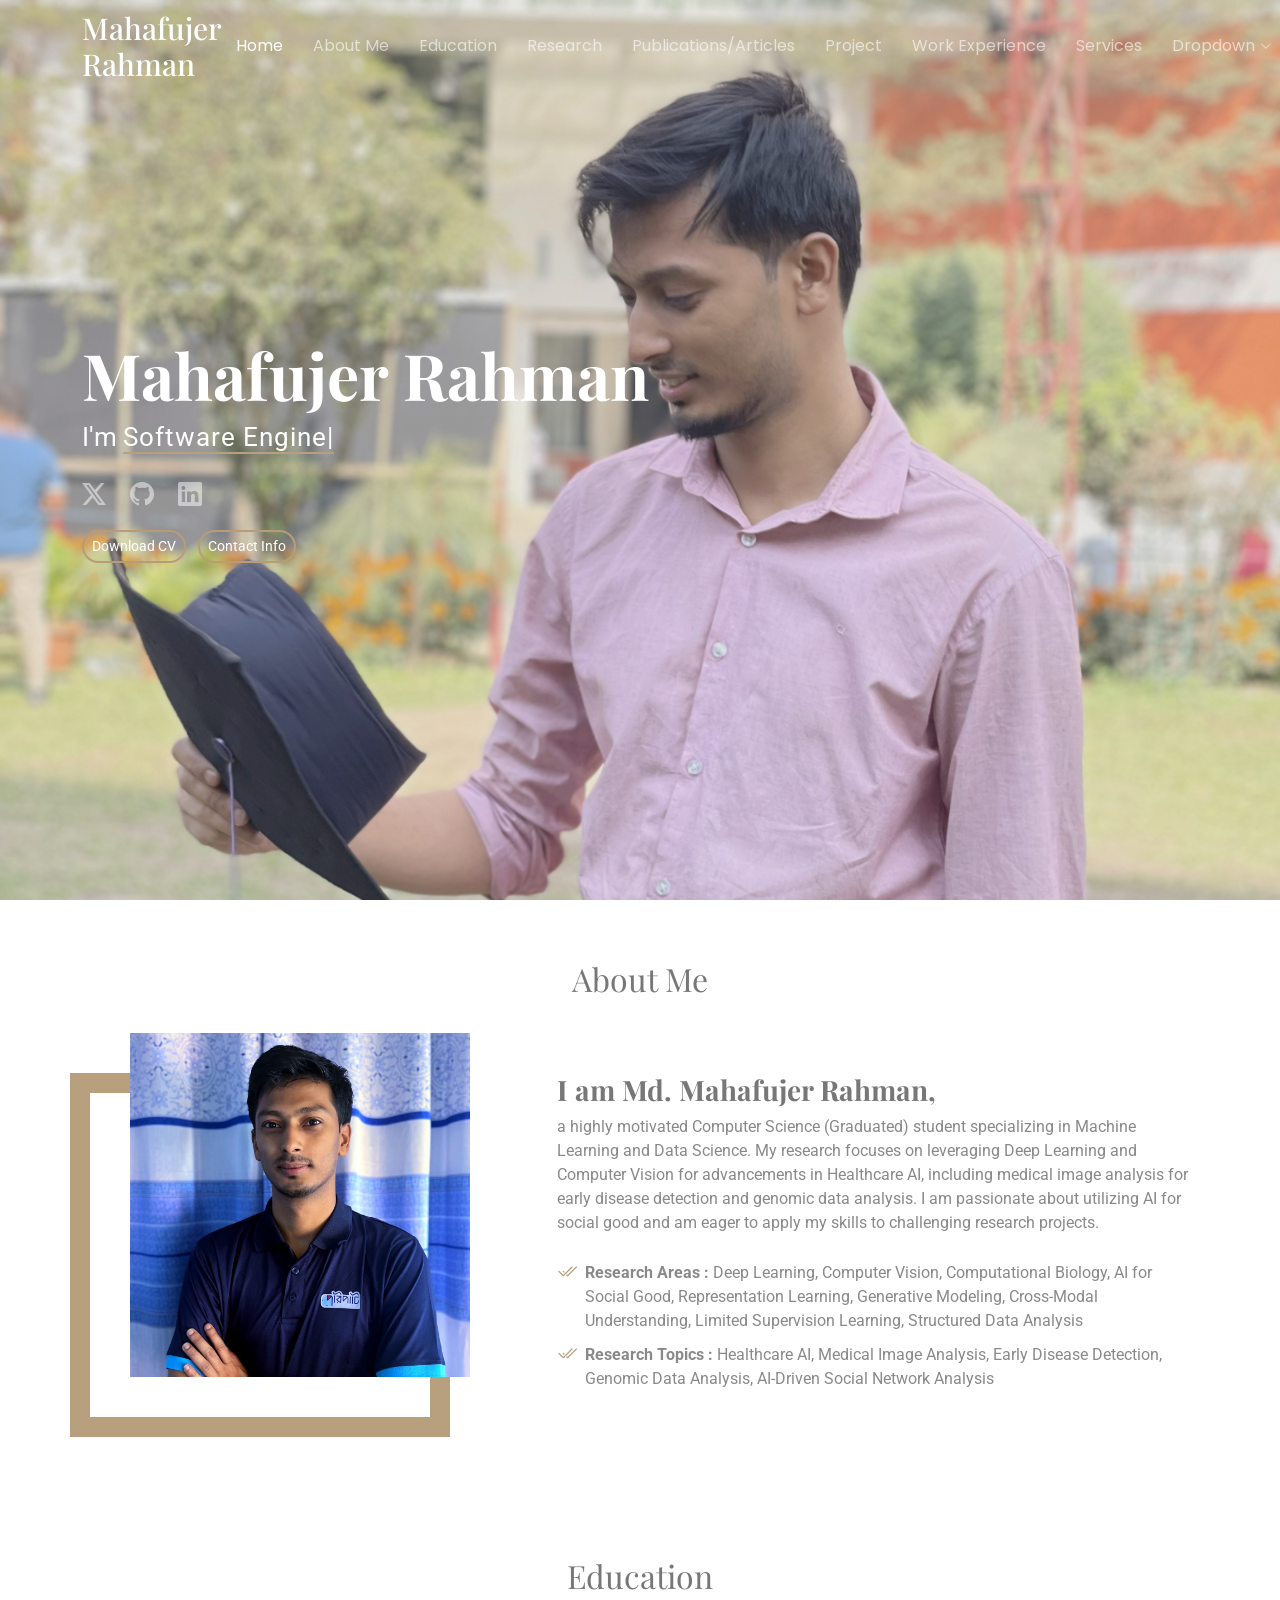
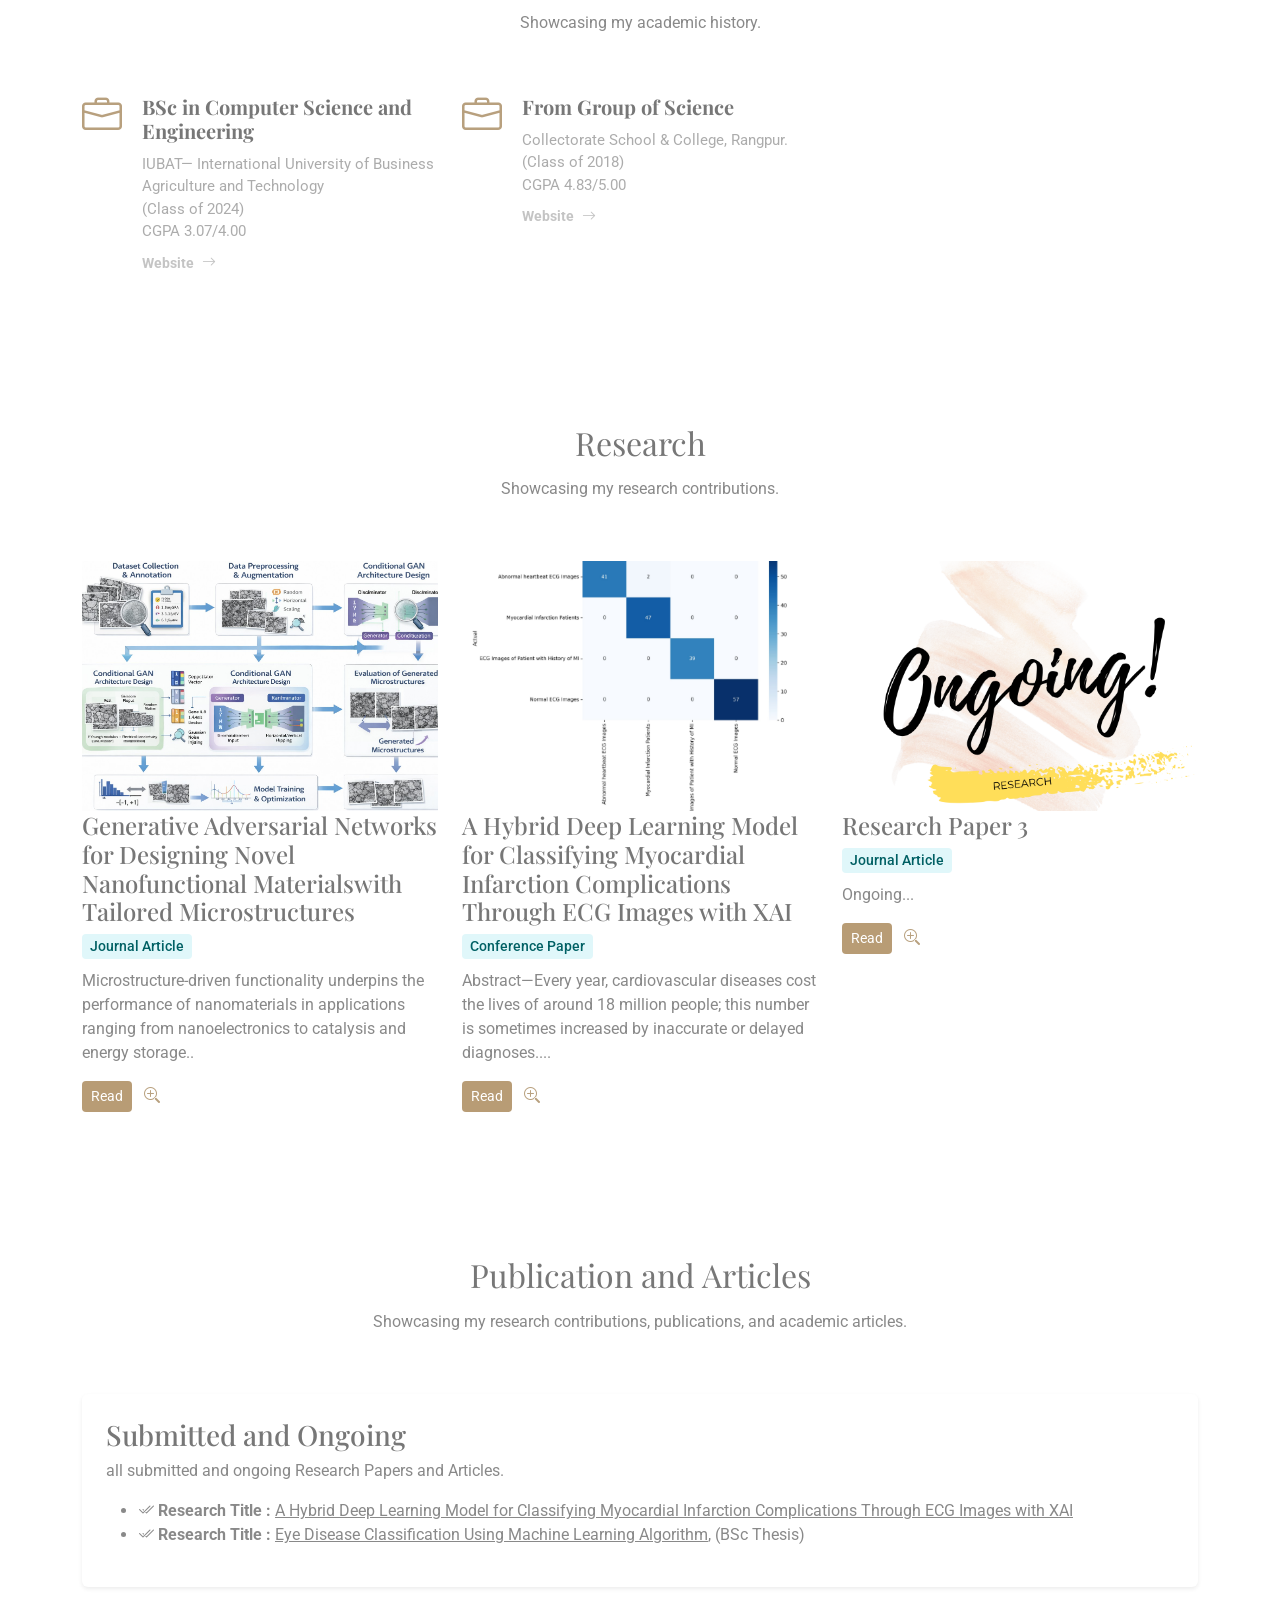
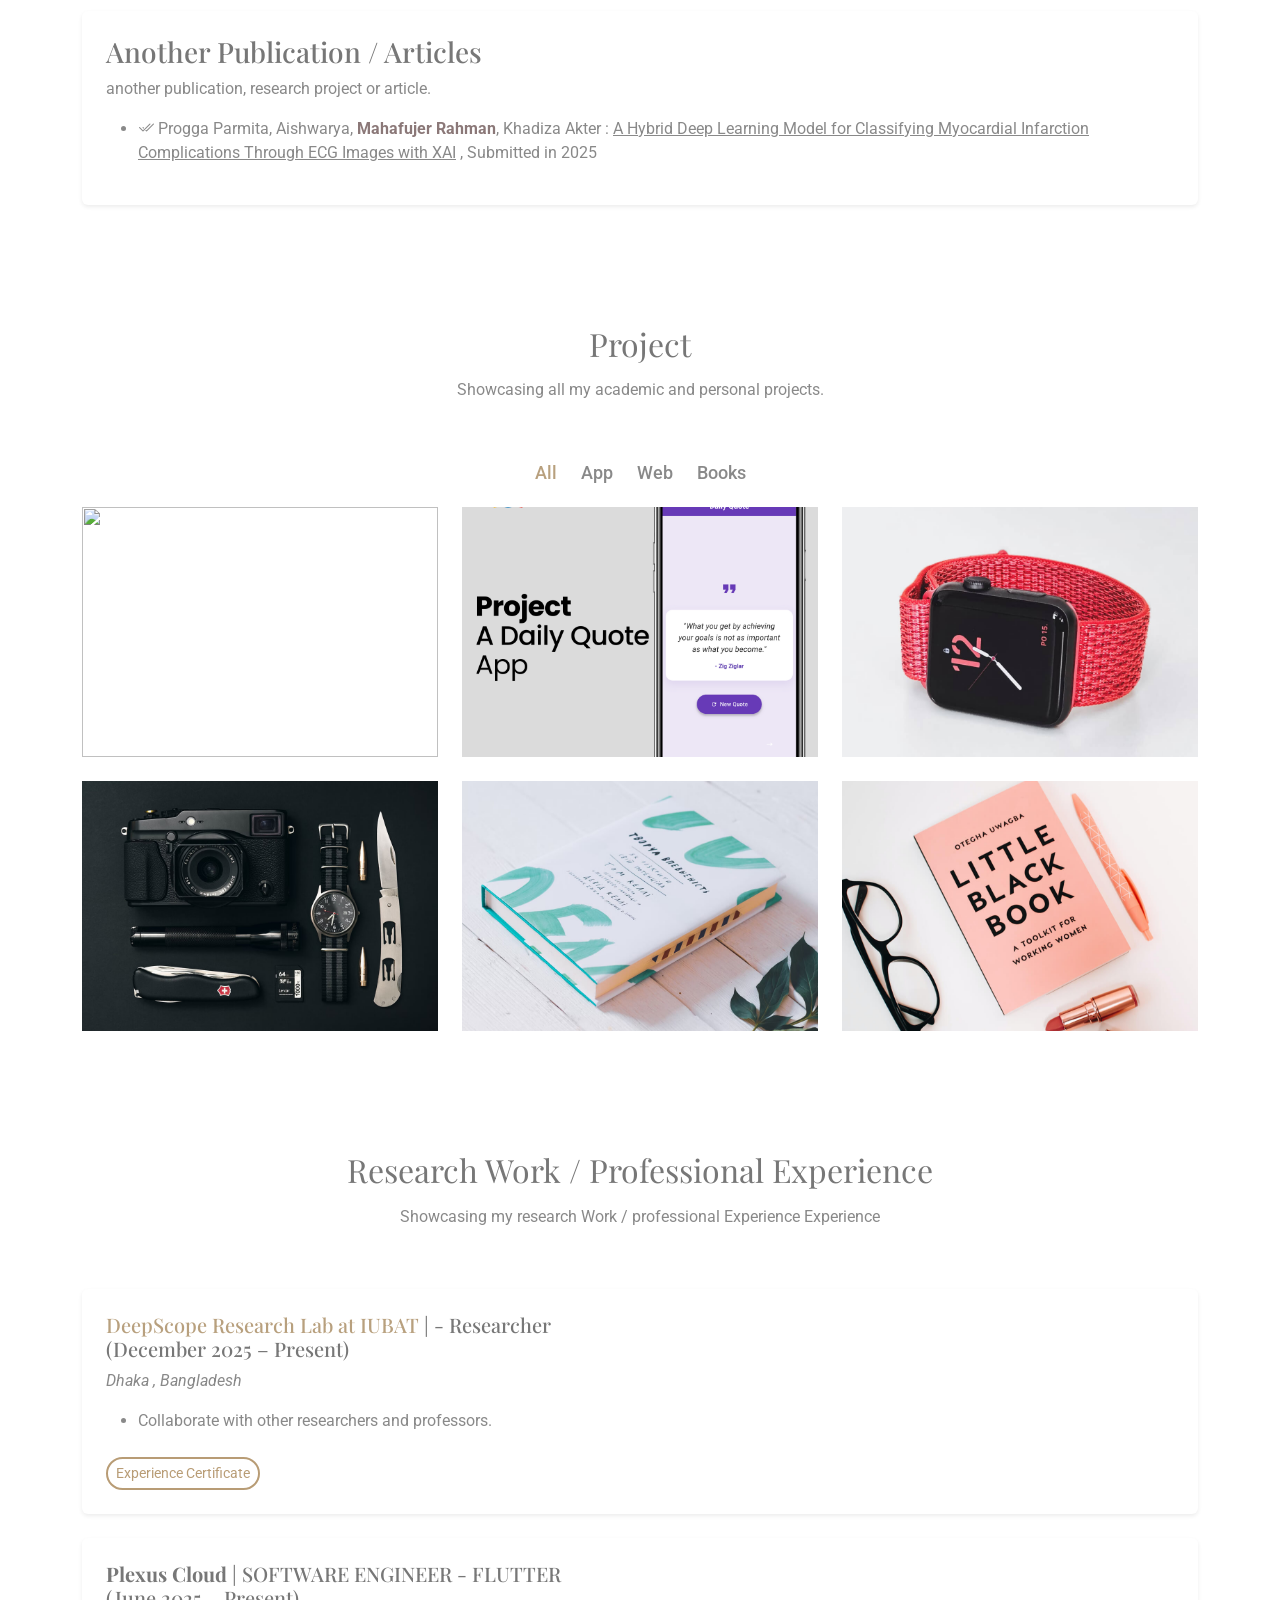
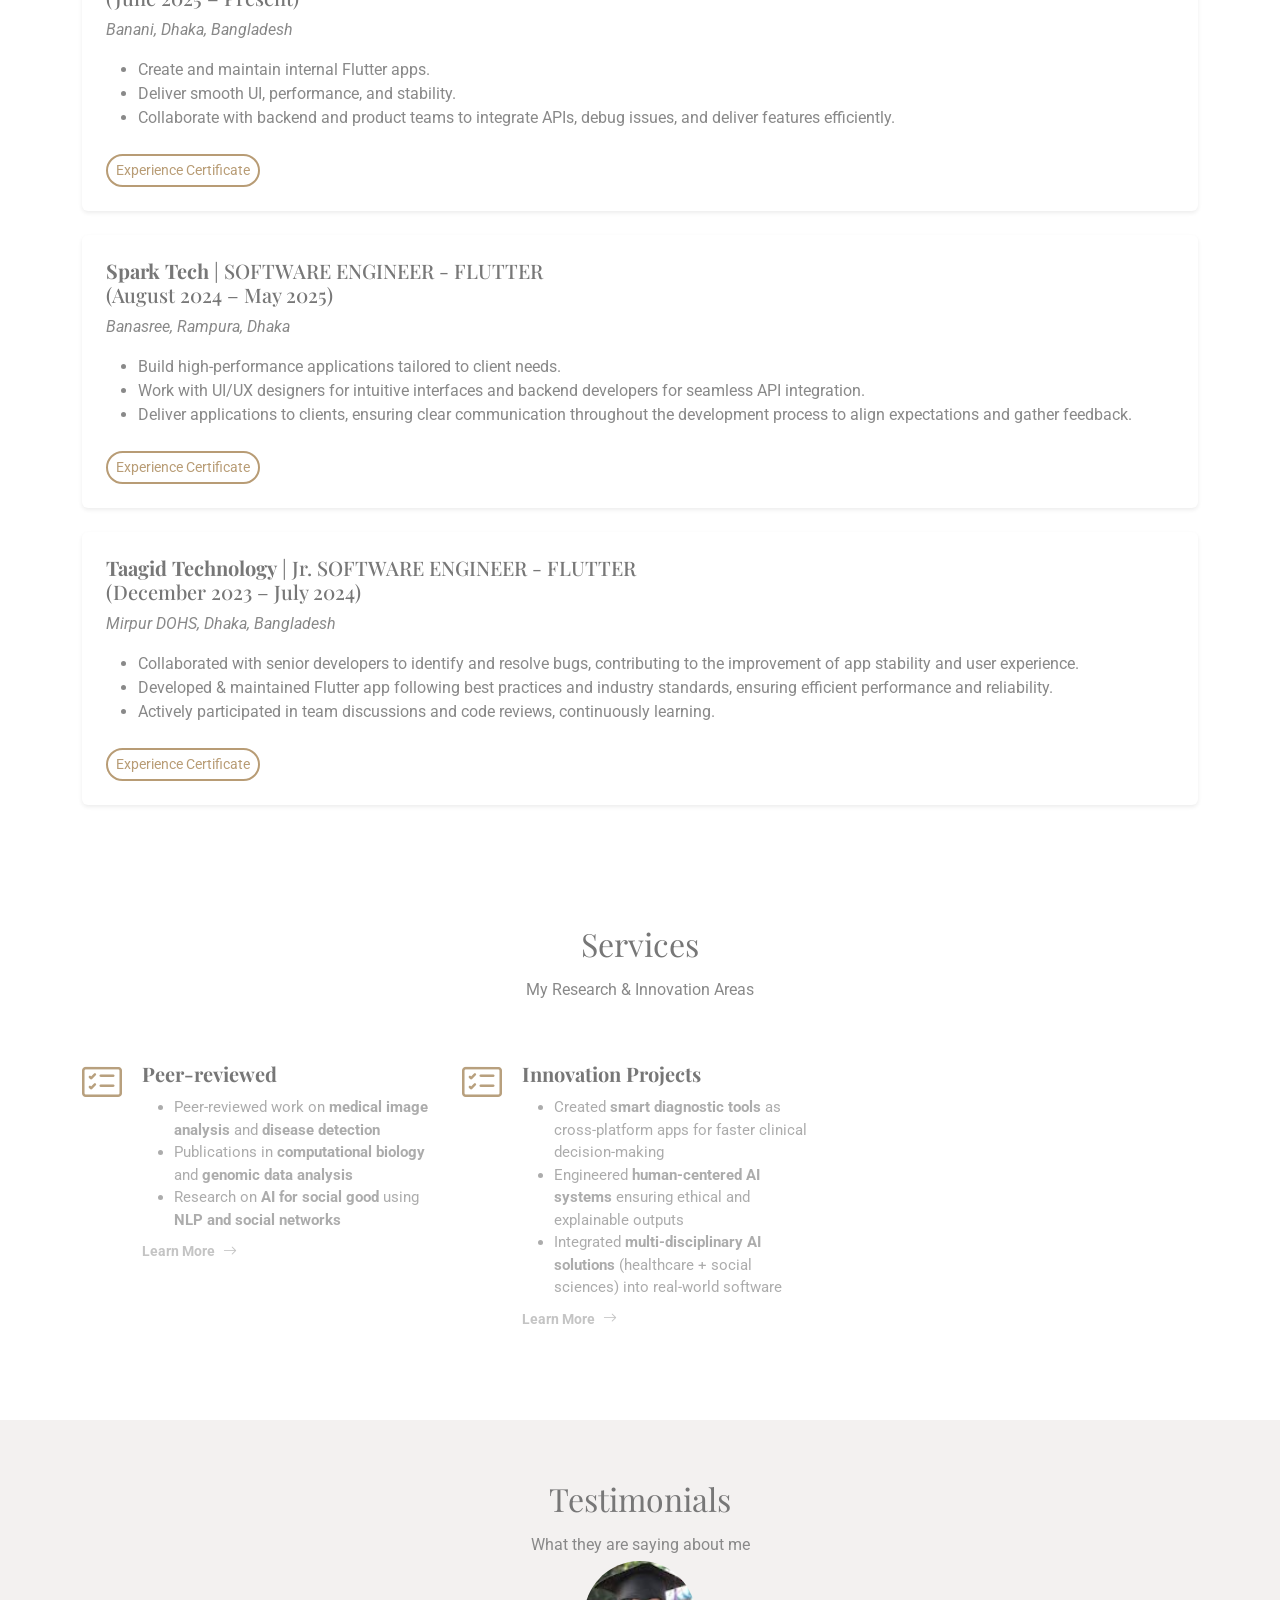
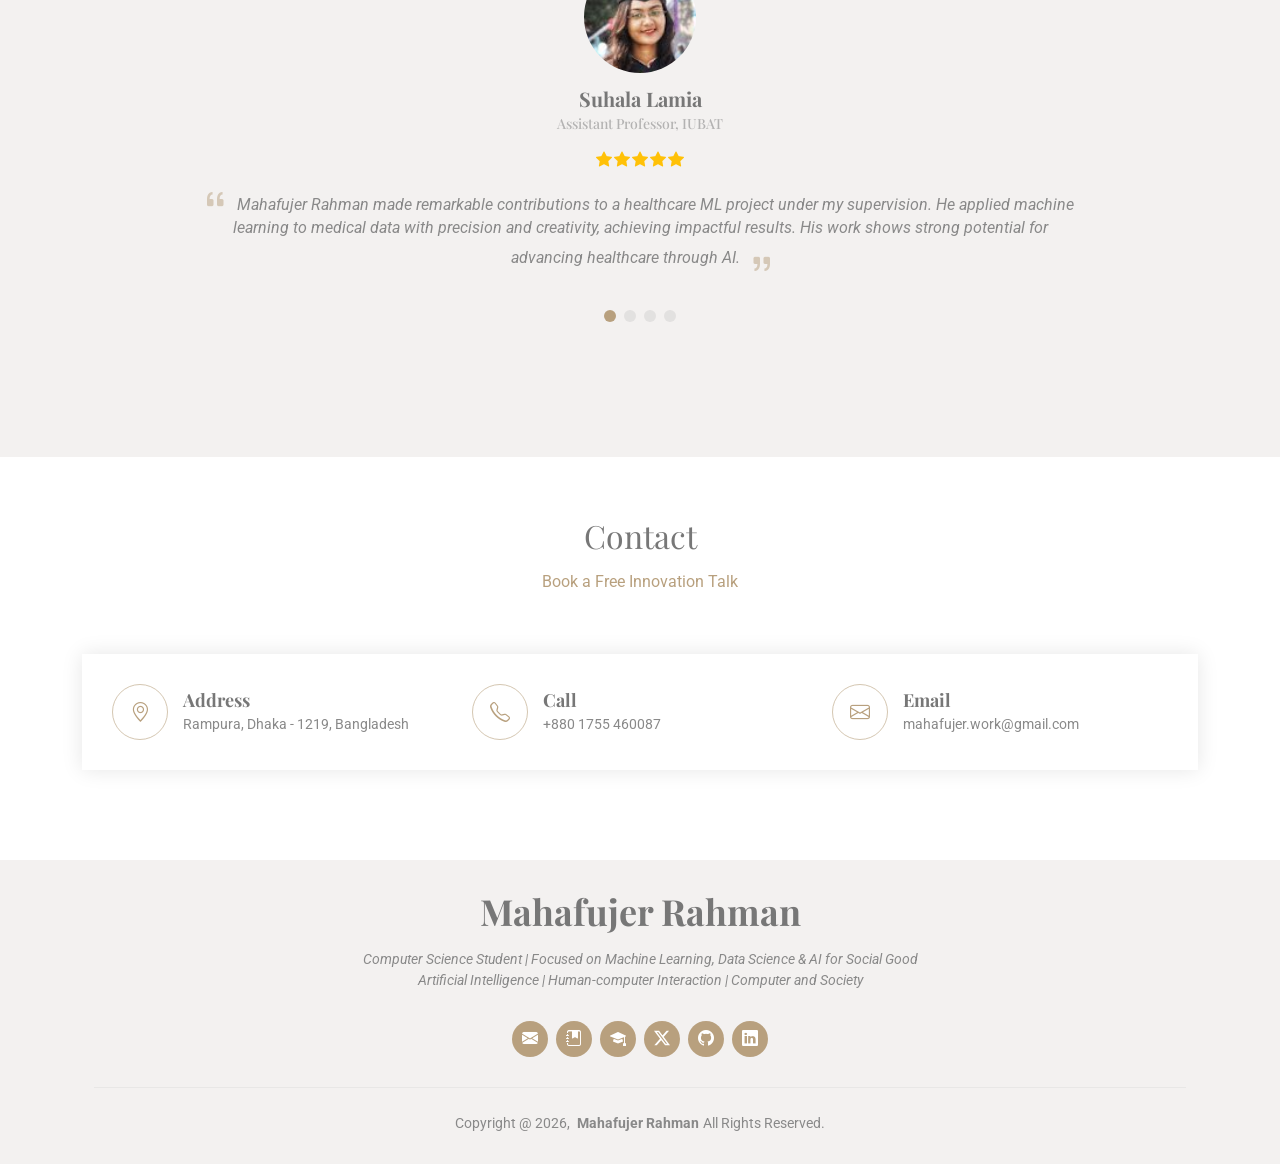
==== index.html @ d9dd0cf2 "update" ====
<!DOCTYPE html>
<html lang="en">

<head>
  <meta charset="utf-8">
  <meta content="width=device-width, initial-scale=1.0" name="viewport">
  <title>Mahafujer's Portfolio</title>
  <meta name="description" content="">
  <meta name="keywords" content="">

  <!-- Favicons -->
  <link href="assets/img/favicon.png" rel="icon">
  <link href="assets/img/apple-touch-icon.png" rel="apple-touch-icon">

  <!-- Fonts -->
  <link href="https://fonts.googleapis.com" rel="preconnect">
  <link href="https://fonts.gstatic.com" rel="preconnect" crossorigin>
  <link href="https://fonts.googleapis.com/css2?family=Roboto:ital,wght@0,100;0,300;0,400;0,500;0,700;0,900;1,100;1,300;1,400;1,500;1,700;1,900&family=Poppins:ital,wght@0,100;0,200;0,300;0,400;0,500;0,600;0,700;0,800;0,900;1,100;1,200;1,300;1,400;1,500;1,600;1,700;1,800;1,900&family=Playfair+Display:ital,wght@0,400;0,500;0,600;0,700;0,800;0,900;1,400;1,500;1,600;1,700;1,800;1,900&display=swap" rel="stylesheet">

  <!-- Vendor CSS Files -->
  <link href="assets/vendor/bootstrap/css/bootstrap.min.css" rel="stylesheet">
  <link href="assets/vendor/bootstrap-icons/bootstrap-icons.css" rel="stylesheet">
  <link href="assets/vendor/aos/aos.css" rel="stylesheet">
  <link href="assets/vendor/swiper/swiper-bundle.min.css" rel="stylesheet">
  <link href="assets/vendor/glightbox/css/glightbox.min.css" rel="stylesheet">

  <!-- Main CSS File -->
  <link href="assets/css/main.css" rel="stylesheet">

  <!-- =======================================================
  * Template Name: Folio
  * Template URL: https://bootstrapmade.com/folio-bootstrap-portfolio-template/
  * Updated: Aug 08 2024 with Bootstrap v5.3.3
  * Author: BootstrapMade.com
  * License: https://bootstrapmade.com/license/
  ======================================================== -->
</head>

<body class="index-page">

  <header id="header" class="header d-flex align-items-center fixed-top">
    <div class="container-fluid container-xl position-relative d-flex align-items-center justify-content-between">

      <a href="index.html" class="logo d-flex align-items-center">
        <!-- Uncomment the line below if you also wish to use an image logo -->
        <!-- <img src="assets/img/logo.png" alt=""> -->
        <h1 class="sitename">Mahafujer Rahman</h1>
      </a>

      <nav id="navmenu" class="navmenu">
        <ul>
          <li><a href="#hero" class="active">Home</a></li>
          <li><a href="#about">About Me</a></li>
          <li><a href="#education">Education</a></li>
          <li><a href="#research">Research</a></li>
          <li><a href="#publication">Publications/Articles</a></li>
          <li><a href="#project">Project</a></li>
          <li><a href="#experience">Work Experience</a></li>
          <li><a href="#services">Services</a></li>
          <li class="dropdown"><a href="#"><span>Dropdown</span> <i class="bi bi-chevron-down toggle-dropdown"></i></a>
            <ul>
              <li><a href="dropdown-details.html">Extra Curricular Activities</a></li>
               <li><a href="dropdown-details.html">Gallery</a></li>
              <li><a href="dropdown-details.html">News</a></li>
            </ul>
          </li>
          <li><a href="#testimonials">Testimonials</a></li>
          <li><a href="#contact">Contact</a></li>
        </ul>
        <i class="mobile-nav-toggle d-xl-none bi bi-list"></i>
      </nav>

    </div>
  </header>

  <main class="main">
   <!-- Hero Section -->
<section id="hero" class="hero section dark-background">

  <img src="assets/img/hero.jpg" alt="" data-aos="fade-in">

  <div class="container" data-aos="fade-up" data-aos-delay="100">
    <h2>Mahafujer Rahman<br></h2>
    <p>
      I'm <span class="typed" data-typed-items="Software Engineer, currently seeking PhD.,currently seeking Masters in Research., a Researcher., CSE Graduate From IUBAT.">a Researcher.</span>
    </p>

    <!-- Social Links -->
    <div class="social-links">
      <a href="https://x.com/MahafujerRahman"><i class="bi bi-twitter-x"></i></a>
      <a href="https://github.com/mahafujerrahman"><i class="bi bi-github"></i></a>
      <a href="https://www.linkedin.com/in/mahafujerrahman/"><i class="bi bi-linkedin"></i></a>
    </div>

<!-- Buttons below social links -->
<div class="btn-container" style="margin-top: 20px;">
  <a
    href="./assets/img/resume-example.pdf"
    target="_blank"
    class="btn btn-sm me-2 rounded-pill btn-download"
  >
    Download CV
  </a>
  <a
    href="#contact"
    class="btn btn-sm rounded-pill btn-contact"
  >
    Contact Info
  </a>
</div>

  </div>

</section>
<!-- /end Hero Section -->

    <!-- About Section -->
    <section id="about" class="about section">

      <!-- Section Title -->
      <div class="container section-title" data-aos="fade-up">
        <h2>About Me</h2>

      </div><!-- End Section Title -->

      <div class="container" data-aos="fade-up" data-aos-delay="100">

        <div class="row gy-4 justify-content-between">
          <div class="col-lg-4 profile-img align-self-start">
            <img src="assets/img/profile-img.jpg" class="img-fluid" alt="">
          </div>
          <div class="col-lg-7 content">
            <h3>I am Md. Mahafujer Rahman,</h3>
            <p>
              a highly motivated Computer Science (Graduated) student specializing in Machine Learning and Data Science. My research focuses on leveraging Deep Learning and Computer Vision for advancements in Healthcare AI, including medical image analysis for early disease detection and genomic data analysis. I am passionate about utilizing AI for social good and am eager to apply my skills to challenging research projects.
            </p>
            <ul>
             <li><i class="bi bi-check2-all"></i>  <span><strong>Research Areas :</strong> Deep Learning, Computer Vision, Computational Biology, AI for Social Good,
              Representation Learning, Generative Modeling, Cross-Modal Understanding, Limited Supervision Learning, Structured Data Analysis</span></li>
              <li><i class="bi bi-check2-all"></i> <span><strong>Research Topics :</strong> Healthcare AI, Medical Image Analysis, Early Disease Detection, Genomic Data Analysis, AI-Driven Social Network Analysis</span></li>
            </ul>
          </div>
        </div>

      </div>

    </section><!-- /About Section -->
   <!-- Eucation Section =========================================================-->
      <!-- Education Section -->
    <section id="education" class="services section">

      <!-- Section Title -->
      <div class="container section-title" data-aos="fade-up">
        <h2>Education</h2>
        <p>Showcasing my academic history.</p>
      </div><!-- End Education Title -->

      <div class="container">

        <div class="row gy-4">

          <div class="col-lg-4 col-md-6 service-item d-flex" data-aos="fade-up" data-aos-delay="100">
            <div class="icon flex-shrink-0"><i class="bi bi-briefcase"></i></div>
            <div>
              <h4 class="title">BSc in Computer Science and Engineering</h4>
              <p class="description">IUBAT— International University of Business Agriculture and Technology<br>
              (Class of 2024)<br>
              CGPA 3.07/4.00
              </br>
            </p>
              <a href="https://iubat.edu/" class="readmore stretched-link"><span>Website</span><i class="bi bi-arrow-right"></i></a>
            </div>
          </div>
          <!-- End Education Item -->

         <div class="col-lg-4 col-md-6 service-item d-flex" data-aos="fade-up" data-aos-delay="100">
            <div class="icon flex-shrink-0"><i class="bi bi-briefcase"></i></div>
            <div>
              <h4 class="title">From Group of Science</h4>
              <p class="description"> Collectorate School & College, Rangpur.<br>
              (Class of 2018) <br>
              CGPA 4.83/5.00
              </brr>
            </p>
              <a href="http://cscr.edu.bd/" class="readmore stretched-link"><span>Website</span><i class="bi bi-arrow-right"></i></a>
            </div>
          </div>
          <!-- End Education Item -->


        </div>

      </div>

    </section><!-- /education Section end-->

 <!-- Research Section =========================================================-->
     <!-- Research  Section Start-->
    <section id="research" class="research section">

      <!-- Section Title -->
      <div class="container section-title" data-aos="fade-up">
        <h2>Research</h2>
        <p>Showcasing my research contributions.</p>
      </div><!-- End Section Title -->

      <div class="container">

        <div class="isotope-layout" data-default-filter="*" data-layout="masonry" data-sort="original-order">
          <div class="row gy-4 isotope-container" data-aos="fade-up" data-aos-delay="200">
            <!-- Research Items -->
            <div class="col-lg-4 col-md-6 portfolio-item isotope-item filter-app">
              <div class="portfolio-content h-100">
                  <!-- Make image clickable -->
                   <a href="https://iubat.edu/" target="_blank"><img src="assets/img/research-figure/FTN-3.jpg" class="project-img" alt=""></a>
                   <div class="portfolio-info">
                    <h4>Generative Adversarial Networks for Designing Novel 
                      Nanofunctional Materialswith Tailored Microstructures</h4>
                    <span style="background-color: #e0f7fa; color: #006064; padding: 2px 8px; border-radius: 4px; font-size: 14px; font-weight: 500; display: inline-block; margin-bottom: 10px;"> Journal Article </span>
                      <p>Microstructure-driven functionality underpins the performance of nanomaterials in 
                      applications ranging from nanoelectronics to catalysis and energy storage..</p>
                    <!-- Read Button -->
                     <a href="https://iubat.edu/" class="btn btn-sm me-2" style="background-color: #b89c75; color: white;" target="_blank">Read</a>
                     <!-- Zoom-in icon -->
                      <a href="assets/img/research-figure/FTN-3.jpg" title="Figure" data-gallery="portfolio-gallery-app" class="glightbox preview-link">
                        <i class="bi bi-zoom-in"></i>
                      </a>
                    </div>
                  </div>
                </div>
            <!-- End Reseaech Item -->
            <!-- Research Items -->
            <div class="col-lg-4 col-md-6 portfolio-item isotope-item filter-app">
              <div class="portfolio-content h-100">
                  <!-- Make image clickable -->
                   <a href="https://iubat.edu/" target="_blank"><img src="assets/img/research-figure/research-ecg.png" class="project-img" alt=""></a>
                   <div class="portfolio-info">
                   <h4>A Hybrid Deep Learning Model for Classifying Myocardial Infarction Complications Through ECG Images with XAI</h4>
                  <span style="background-color: #e0f7fa; color: #006064; padding: 2px 8px; border-radius: 4px; font-size: 14px; font-weight: 500; display: inline-block; margin-bottom: 10px;">Conference Paper</span>
                   <p>Abstract—Every year, cardiovascular diseases cost the lives of around 18 million people; this number is sometimes increased by inaccurate or delayed diagnoses....</p>
                    <!-- Read Button -->
                     <a href="https://iubat.edu/" class="btn btn-sm me-2" style="background-color: #b89c75; color: white;" target="_blank">Read</a>
                     <!-- Zoom-in icon -->
                      <a href="assets/img/research-figure/research-ecg.png" title="Figure" data-gallery="portfolio-gallery-app" class="glightbox preview-link">
                        <i class="bi bi-zoom-in"></i>
                      </a>
                    </div>
                  </div>
                </div>
            <!-- End Reseaech Item -->

              <!-- Research Items -->
            <div class="col-lg-4 col-md-6 portfolio-item isotope-item filter-app">
              <div class="portfolio-content h-100">
                  <!-- Make image clickable -->
                   <a href="https://iubat.edu/" target="_blank"><img src="assets/img/portfolio/ongoing.png" class="project-img" alt=""></a>
                   <div class="portfolio-info">
                     <h4>Research Paper 3</h4>
                      <span style="background-color: #e0f7fa; color: #006064; padding: 2px 8px; border-radius: 4px; font-size: 14px; font-weight: 500; display: inline-block; margin-bottom: 10px;"> Journal Article </span>
                    <p>Ongoing...</p>
                    <!-- Read Button -->
                     <a href="" class="btn btn-sm me-2" style="background-color: #b89c75; color: white;" target="_blank">Read</a>
                     <!-- Zoom-in icon -->
                      <a href="assets/img/portfolio/ongoing.png" title="Figure" data-gallery="portfolio-gallery-app" class="glightbox preview-link">
                        <i class="bi bi-zoom-in"></i>
                      </a>
                    </div>
                  </div>
                </div>
            <!-- End Reseaech Item -->
              <!-- Research Items 4 -->
           
            <!-- End Reseaech Item -->


           

          </div><!-- End Portfolio Container -->

        </div>

      </div>

    </section><!-- /Research Section -->

    
<!-- Publication Section =========================================================-->
<section id="publication" class="publication section">

  <!-- Section Title -->
  <div class="container section-title" data-aos="fade-up">
    <h2>Publication and Articles</h2>
    <p>Showcasing my research contributions, publications, and academic articles.</p>
  </div><!-- End Section Title -->

  <div class="container">

    <div class="row gy-4 isotope-container" data-aos="fade-up" data-aos-delay="200">

      <!-- Item 1 -->
      <div class="col-12 portfolio-item isotope-item filter-app">
        <div class="content p-4 shadow-sm rounded bg-white">
          <h3>Submitted and Ongoing</h3>
          <p>
           all submitted and ongoing Research Papers and Articles.
          </p>
          <ul>
               <!-- Submitted and Ongoing Publication 01 -->
          <li><i class="bi bi-check2-all"></i>
              <span><strong>Research Title :</strong> <a href="https://becithcon.org/2025/" target="_blank" class="paper-link">
             A Hybrid Deep Learning Model for Classifying Myocardial Infarction Complications Through ECG Images with XAI</a></span>
            </li>
          
               <!-- Submitted and Ongoing Publication 02 -->
            <li><i class="bi bi-check2-all"></i>
              <span><strong>Research Title :</strong> <a href="https://iubat.edu" target="_blank" class="paper-link">
              Eye Disease Classification Using Machine Learning Algorithm</a>, (BSc Thesis)</span>
            </li>
          </ul>
        </div>
      </div><!-- End Item -->

      <!-- Item 2 -->
      <div class="col-12 portfolio-item isotope-item filter-app">
        <div class="content p-4 shadow-sm rounded bg-white">
          <h3>Another Publication / Articles</h3>
          <p> another publication, research project or article. </p>
          <ul>
            <!-- Publication 01 -->
           <li> <i class="bi bi-check2-all"></i>  <span>
            Progga Parmita, Aishwarya,<strong style="color: rgb(139, 120, 120);"> Mahafujer Rahman</strong>, Khadiza Akter :
             <a href="https://becithcon.org/2025/" target="_blank" class="paper-link">
              A Hybrid Deep Learning Model for Classifying Myocardial Infarction Complications Through ECG Images with XAI</a>
              , Submitted in 2025  </span>
          </li>
          
          
          </li>
          </ul>
        </div>
      </div><!-- End Item -->

    </div><!-- End Row -->

  </div><!-- End Container -->

</section><!-- /Publication Section end-->


 <!-- Project Section  start=========================================================-->

    <!-- Project Section start -->
    <section id="project" class="portfolio section">

      <!-- Section Title -->
      <div class="container section-title" data-aos="fade-up">
        <h2>Project</h2>
        <p>Showcasing all my academic and personal projects.
        </p>
      </div><!-- End Section Title -->

      <div class="container">

        <div class="isotope-layout" data-default-filter="*" data-layout="masonry" data-sort="original-order">

          <ul class="portfolio-filters isotope-filters" data-aos="fade-up" data-aos-delay="100">
            <li data-filter="*" class="filter-active">All</li>
            <li data-filter=".filter-app">App</li>
            <li data-filter=".filter-web">Web</li>
            <li data-filter=".filter-books">Books</li>
          </ul><!-- End project Filters -->

          <div class="row gy-4 isotope-container" data-aos="fade-up" data-aos-delay="200">
             <!--Apppppppppppp Start Project Item start -->
            <!-- Start Project Item -->
            <div class="col-lg-4 col-md-6 portfolio-item isotope-item filter-app">
              <div class="portfolio-content h-100">
                <img src="assets/img/portfolio/app-01.jpg" class="project-img" alt="">
                <div class="portfolio-info">
                  <h4>App 1</h4>
                  <p>App DartQuest</p>
                  <a href="assets/img/portfolio/app-01.jpg" title="App 1" data-gallery="portfolio-gallery-app" class="glightbox preview-link"><i class="bi bi-zoom-in"></i></a>
                  <a href="https://play.google.com/store/apps/details?id=com.mahafujer.learn_dart_application" title="More Details" class="details-link"><i class="bi bi-link-45deg"></i></a>
                </div>
              </div>
            </div>
            <!-- End Project Item -->
              <!--Start Project Item -->
            <div class="col-lg-4 col-md-6 portfolio-item isotope-item filter-app">
              <div class="portfolio-content h-100">
                <img src="assets/img/portfolio/app-001.jpg" class="project-img" alt="">
                <div class="portfolio-info">
                  <h4>App 2</h4>
                  <p>A Daily Quote</p>
                  <a href="assets/img/portfolio/app-001.jpg" title="App 1" data-gallery="portfolio-gallery-app" class="glightbox preview-link"><i class="bi bi-zoom-in"></i></a>
                  <a href="https://play.google.com/store/apps/details?id=com.mahafujer.dailyquote" title="More Details" class="details-link"><i class="bi bi-link-45deg"></i></a>
                </div>
              </div>
            </div>
            <!-- End Project Item -->

              <!--------Web Start Project Item start -->
              <!-- Start Project Item -->
            <div class="col-lg-4 col-md-6 portfolio-item isotope-item filter-web">
              <div class="portfolio-content h-100">
                <img src="assets/img/portfolio/web-1.jpg" class="project-img" alt="">
                <div class="portfolio-info">
                  <h4>Web 1</h4>
                  <p>App DartQuest</p>
                  <a href="assets/img/portfolio/web-1.jpg" title="Web 1" data-gallery="portfolio-gallery-app" class="glightbox preview-link"><i class="bi bi-zoom-in"></i></a>
                  <a href="https://github.com/mahafujerrahman" title="More Details" class="details-link"><i class="bi bi-link-45deg"></i></a>
                </div>
              </div>
            </div>
            <!-- End Project Item -->

              <!-- Start Project Item -->
            <div class="col-lg-4 col-md-6 portfolio-item isotope-item filter-web">
              <div class="portfolio-content h-100">
                <img src="assets/img/portfolio/web-2.jpg" class="project-img" alt="">
                <div class="portfolio-info">
                  <h4>Web 2</h4>
                  <p>App DartQuest</p>
                  <a href="assets/img/portfolio/web-2" title="Web 1" data-gallery="portfolio-gallery-app" class="glightbox preview-link"><i class="bi bi-zoom-in"></i></a>
                  <a href="https://github.com/mahafujerrahman" title="More Details" class="details-link"><i class="bi bi-link-45deg"></i></a>
                </div>
              </div>
            </div>
            <!-- End Project Item -->
             <!--------Books Start Project Item start -->
            <!-- Start Project Item -->
            <div class="col-lg-4 col-md-6 portfolio-item isotope-item filter-books">
              <div class="portfolio-content h-100">
                <img src="assets/img/portfolio/books-1.jpg" class="project-img" alt="">
                <div class="portfolio-info">
                  <h4>Books 1</h4>
                  <p>App DartQuest -Books</p>
                  <a href="assets/img/portfolio/books-1" title="Web 1" data-gallery="portfolio-gallery-app" class="glightbox preview-link"><i class="bi bi-zoom-in"></i></a>
                  <a href="https://github.com/mahafujerrahman" title="More Details" class="details-link"><i class="bi bi-link-45deg"></i></a>
                </div>
              </div>
            </div>
            <!-- End Portfolio Item -->

                 <!-- Start Project Item -->
            <div class="col-lg-4 col-md-6 portfolio-item isotope-item filter-books">
              <div class="portfolio-content h-100">
                <img src="assets/img/portfolio/books-2.jpg" class="project-img" alt="">
                <div class="portfolio-info">
                  <h4>Books 2</h4>
                  <p>App DartQuest -Books 2</p>
                  <a href="assets/img/portfolio/books-2" title="Web 1" data-gallery="portfolio-gallery-app" class="glightbox preview-link"><i class="bi bi-zoom-in"></i></a>
                  <a href="https://iubat.edu/" title="More Details" class="details-link"><i class="bi bi-link-45deg"></i></a>
                </div>
              </div>
            </div>
            <!-- End Portfolio Item -->

          </div><!-- End Portfolio Container -->

        </div>

      </div>

    </section><!-- /Project Section end -->
    <!-- Work Experience Section =========================================================-->
<section id="experience" class="experience section">

  <!-- Section Title -->
  <div class="container section-title" data-aos="fade-up">
    <h2>Research Work / Professional Experience</h2>
    <p>Showcasing my research Work / professional Experience Experience</p>
  </div><!-- End Section Title -->

        <div class="container">
           <div class="row gy-4 isotope-container" data-aos="fade-up" data-aos-delay="200">
         <!-- Item DeepScope  -->
        <div class="col-12 portfolio-item isotope-item filter-app">
         <div class="content p-4 shadow-sm rounded bg-white">
          <!-- Experience 1 -->
            <div class="mb-4">
            <h5><a href="">DeepScope Research Lab at IUBAT</a> | - Researcher
            </br>(December 2025 – Present)
          </h5>
           <p><em>Dhaka , Bangladesh</em></p>
          <ul>
            <li>Collaborate with other researchers and professors.</li>
          </ul>
        </div>
       <!-- Work Experience Certificate Button -->
        <div class="mt-3">
        <a  href="" target="_blank" class="btn btn-sm me-2 rounded-pill btn-workexperience" >
        Experience Certificate
        </a>
       </div>
     </div>
      </div><!-- End Item -->

        <!-- Item 001 -->
         <!---
        --------------------------------
       <div class="col-12 portfolio-item isotope-item filter-app">
        <div class="content p-4 shadow-sm rounded bg-white">
              <div class="mb-4">
                 <h5><strong>Carnegie Mellon University (CMU) </strong> | - Research Intern
                 </br>(October 2025 – Present) </h5>
                 <p><em>United States (Remote)</em></p>
                 <ul>
            <li>at Xu Lab</li>
          </ul>
        </div>
    
       <div class="mt-3">
        <a  href="" target="_blank" class="btn btn-sm me-2 rounded-pill btn-workexperience" >
        Experience Certificate
      </a>
      </div>
    </div>
    </div>
    ------------------------------------
    -->
    <!-- End Item -->

      <!-- Item 002 -->
       <div class="col-12 portfolio-item isotope-item filter-app">
        <div class="content p-4 shadow-sm rounded bg-white">
          <!-- Experience 1 -->
           <div class="mb-4">
            <h5><strong>Plexus Cloud</strong> | SOFTWARE ENGINEER - FLUTTER
            </br>(June 2025 – Present)
          </h5>
          <p><em>Banani, Dhaka, Bangladesh</em></p>
          <ul>
            <li>Create and maintain internal Flutter apps.</li>
            <li>Deliver smooth UI, performance, and stability.</li>
            <li>Collaborate with backend and product teams to integrate APIs, debug issues, and deliver features efficiently.</li>
          </ul>
        </div>
    <!-- Work Experience Certificate Button -->
    <div class="mt-3">
      <a  href="" target="_blank" class="btn btn-sm me-2 rounded-pill btn-workexperience" >
        Experience Certificate
      </a>
    </div>
  </div>
</div><!-- End Item -->

  <!-- Item 02 -->
       <div class="col-12 portfolio-item isotope-item filter-app">
        <div class="content p-4 shadow-sm rounded bg-white">
          <!-- Experience 2 -->
           <div class="mb-4">
            <h5><strong>Spark Tech</strong> | SOFTWARE ENGINEER - FLUTTER
            </br>(August 2024 – May 2025)
          </h5>
          <p><em>Banasree, Rampura, Dhaka</em></p>
          <ul>
            <li>Build high-performance applications tailored to client needs.</li>
            <li>Work with UI/UX designers for intuitive interfaces and backend developers for seamless API integration.</li>
            <li>Deliver applications to clients, ensuring clear communication throughout the development process to align expectations and gather feedback.</li>
          </ul>
        </div>
    <!-- Work Experience Certificate Button -->
    <div class="mt-3">
      <a  href="./assets/img/experience_sparktech.pdf" target="_blank" class="btn btn-sm me-2 rounded-pill btn-workexperience" >
        Experience Certificate
      </a>
    </div>
  </div>
</div>
<!-- End Item -->

  <!-- Item 03 -->
       <div class="col-12 portfolio-item isotope-item filter-app">
        <div class="content p-4 shadow-sm rounded bg-white">
          <!-- Experience 2 -->
           <div class="mb-4">
            <h5><strong>Taagid Technology</strong> | Jr. SOFTWARE ENGINEER - FLUTTER
            </br>(December 2023 – July 2024)
          </h5>
          <p><em>Mirpur DOHS, Dhaka, Bangladesh</em></p>
          <ul>
            <li>Collaborated with senior developers to identify and resolve bugs, contributing to the improvement of app stability and user experience.</li>
            <li>Developed & maintained Flutter app following best practices and industry standards, ensuring efficient performance and reliability.</li>
            <li>Actively participated in team discussions and code reviews, continuously learning.</li>
          </ul>
        </div>
    <!-- Work Experience Certificate Button -->
    <div class="mt-3">
      <a  href="./assets/img/mahafujer_taagid.pdf" target="_blank" class="btn btn-sm me-2 rounded-pill btn-workexperience" >
      Experience Certificate
      </a>
    </div>
  </div>
</div>
<!-- End Item -->


  </div><!-- End Container -->

</section><!-- /Publication Section end-->





 <!-- Services Section =========================================================-->
    <!-- Services Section -->
    <section id="services" class="services section">

      <!-- Section Title -->
      <div class="container section-title" data-aos="fade-up">
        <h2>Services</h2>
        <p>My Research & Innovation Areas</p>
      </div><!-- End Section Title -->

      <div class="container">

        <div class="row gy-4">
          <!-- Start Service Item -->
          <div class="col-lg-4 col-md-6 service-item d-flex" data-aos="fade-up" data-aos-delay="100">
            <div class="icon flex-shrink-0"><i class="bi bi-card-checklist"></i></div>
            <div>
              <h4 class="title">Peer-reviewed</h4>
              
             <ul class="description">
              <li>Peer-reviewed work on <b>medical image analysis</b> and <b>disease detection</b></li>
              <li>Publications in <b>computational biology</b> and <b>genomic data analysis</b></li>
              <li>Research on <b>AI for social good</b> using <b>NLP and social networks</b></li>
    </ul>
              <a href="index.html" class="readmore stretched-link"><span>Learn More</span><i class="bi bi-arrow-right"></i></a>
            </div>
          </div>
          <!-- End Service Item -->

          <!-- Start Service Item -->
          <div class="col-lg-4 col-md-6 service-item d-flex" data-aos="fade-up" data-aos-delay="100">
            <div class="icon flex-shrink-0"><i class="bi bi-card-checklist"></i></div>
            <div>
              <h4 class="title">Innovation Projects</h4>
              
             <ul class="description">
                <li>Created <b>smart diagnostic tools</b> as cross-platform apps for faster clinical decision-making</li>
                <li>Engineered <b>human-centered AI systems</b> ensuring ethical and explainable outputs</li>
                <li>Integrated <b>multi-disciplinary AI solutions</b> (healthcare + social sciences) into real-world software</li>
    </ul>
              <a href="index.html" class="readmore stretched-link"><span>Learn More</span><i class="bi bi-arrow-right"></i></a>
            </div>
          </div>
          <!-- End Service Item -->

        </div>

      </div>

    </section><!-- /Services Section end-->

     <!-- Testimonials Section start=========================================================-->

    <!-- Testimonials Section -->
    <section id="testimonials" class="testimonials section light-background">

      <!-- Section Title -->
      <div class="container section-title" data-aos="fade-up">
        <h2>Testimonials</h2>
        <p>What they are saying about me</p>
      <div class="container" data-aos="fade-up" data-aos-delay="100">

        <div class="swiper init-swiper">
          <script type="application/json" class="swiper-config">
            {
              "loop": true,
              "speed": 600,
              "autoplay": {
                "delay": 5000
              },
              "slidesPerView": "auto",
              "pagination": {
                "el": ".swiper-pagination",
                "type": "bullets",
                "clickable": true
              }
            }
          </script>
          <div class="swiper-wrapper">
         
            <!-- start testimonial item -->
            <div class="swiper-slide">
              <div class="testimonial-item">
                <img src="assets/img/testimonials/testimonials-2.jpg" class="testimonial-img" alt="">
                <h3>Suhala Lamia</h3>
                <h4>Assistant Professor, IUBAT</h4>
                <div class="stars">
                  <i class="bi bi-star-fill"></i><i class="bi bi-star-fill"></i><i class="bi bi-star-fill"></i><i class="bi bi-star-fill"></i><i class="bi bi-star-fill"></i>
                </div>
                <p>
                  <i class="bi bi-quote quote-icon-left"></i>
                  <span>Mahafujer Rahman made remarkable contributions to a healthcare ML project under my supervision. He applied machine learning to medical data with precision and creativity, achieving impactful results. His work shows strong potential for advancing healthcare through AI.</span>
                  <i class="bi bi-quote quote-icon-right"></i>
                </p>
              </div>
            </div>
            
            <!-- End testimonial item -->
               <!-- start testimonial item -->
            <div class="swiper-slide">
              <div class="testimonial-item">
                <img src="assets/img/testimonials/testimonials-1.jpg" class="testimonial-img" alt="">
                <h3>Khadiza Akter</h3>
                <h4>Software Engineer and Researcher at Scientia RISE Lab</h4>
                <div class="stars">
                  <i class="bi bi-star-fill"></i><i class="bi bi-star-fill"></i><i class="bi bi-star-fill"></i><i class="bi bi-star-fill"></i><i class="bi bi-star-fill"></i>
                </div>
                <p>
                  <i class="bi bi-quote quote-icon-left"></i>
                  <span>Working with Mahafujer Rahman on our research project was a great experience. His dedication and critical thinking consistently elevated the quality of our work.</span>
                  <i class="bi bi-quote quote-icon-right"></i>
                </p>
              </div>
            </div>
            <!-- End testimonial item -->
            <!-- start testimonial item -->
            <div class="swiper-slide">
              <div class="testimonial-item">
                <img src="assets/img/testimonials/testimonials-3.jpg" class="testimonial-img" alt="">
                <h3>Md. Rawnak Saif Adib</h3>
                <h4>Lecturer, IUBAT</h4>
                <div class="stars">
                  <i class="bi bi-star-fill"></i><i class="bi bi-star-fill"></i><i class="bi bi-star-fill"></i><i class="bi bi-star-fill"></i><i class="bi bi-star-fill"></i>
                </div>
                <p>
                  <i class="bi bi-quote quote-icon-left"></i>
                  <span>Involved Mahafujer Rahman in an extra-curricular event. He carried out the responsibilities I assigned with dedication and creativity. His active participation and teamwork added real value to the event.</span>
                  <i class="bi bi-quote quote-icon-right"></i>
                </p>
              </div>
            </div>
            <!-- End testimonial item -->
               <!-- start testimonial item -->
            <div class="swiper-slide">
              <div class="testimonial-item">
                <img src="assets/img/testimonials/tawfikur_sir.jpeg" class="testimonial-img" alt="">
                <h3>Dr. Tawfikur Rahman</h3>
                <h4>Assistant Professor</h4>
                 <h4>Department of Electrical and Electronic Engineering, IUBAT</h4>
                <div class="stars">
                  <i class="bi bi-star-fill"></i><i class="bi bi-star-fill"></i><i class="bi bi-star-fill"></i><i class="bi bi-star-fill"></i><i class="bi bi-star-fill"></i>
                </div>
                <p>
                  <i class="bi bi-quote quote-icon-left"></i>
                  <span>Mahafujer Rahman demonstrated exceptional technical proficiency and a proactive mindset while collaborating on this research article in our laboratory, consistently delivering high-quality results.</span>
                  <i class="bi bi-quote quote-icon-right"></i>
                </p>
              </div>
            </div>
            <!-- End testimonial item -->

          </div>
          <div class="swiper-pagination"></div>
        </div>

      </div>

    </section><!-- /Testimonials Section  end-->
  

    <!-- Contact Section -->
    <section id="contact" class="contact section">

      <!-- Section Title -->
      <div class="container section-title" data-aos="fade-up">
        <h2>Contact</h2>
         <p style="text-align: center;"><a href="https://calendly.com/mahafujer1999/30min">Book a Free Innovation Talk</a></p>
      </div><!-- End Section Title -->

      <div class="container" data-aos="fade-up" data-aos-delay="100">

        <div class="info-wrap" data-aos="fade-up" data-aos-delay="200">
          <div class="row gy-5">

            <div class="col-lg-4">
              <div class="info-item d-flex align-items-center">
                <i class="bi bi-geo-alt flex-shrink-0"></i>
                <div>
                  <h3>Address</h3>
                  <p>Rampura, Dhaka - 1219, Bangladesh</p>
                </div>
              </div>
            </div><!-- End Info Item -->

            <div class="col-lg-4">
              <div class="info-item d-flex align-items-center">
                <i class="bi bi-telephone flex-shrink-0"></i>
                <div>
                  <h3>Call<br></h3>
                  <p>+880 1755 460087</p>
                </div>
              </div>
            </div><!-- End Info Item -->

            <div class="col-lg-4">
              <div class="info-item d-flex align-items-center">
                <i class="bi bi-envelope flex-shrink-0"></i>
                <div>
                  <h3>Email</h3>
                  <p>mahafujer.work@gmail.com</p>
                </div>
              </div>
            </div><!-- End Info Item -->

          </div>
        </div>
<!-- commented here Info from -->
        <!-- <form action="forms/contact.php" method="post" class="php-email-form" data-aos="fade-up" data-aos-delay="300">
          <div class="row gy-4">

            <div class="col-md-6">
              <input type="text" name="name" class="form-control" placeholder="Your Name" required="">
            </div>

            <div class="col-md-6 ">
              <input type="email" class="form-control" name="email" placeholder="Your Email" required="">
            </div>

            <div class="col-md-12">
              <input type="text" class="form-control" name="subject" placeholder="Subject" required="">
            </div>

            <div class="col-md-12">
              <textarea class="form-control" name="message" rows="6" placeholder="Message" required=""></textarea>
            </div>

            <div class="col-md-12 text-center">
              <div class="loading">Loading</div>
              <div class="error-message"></div>
              <div class="sent-message">Your message has been sent. Thank you!</div>

              <button type="submit">Send Message</button>
            </div>

          </div>
        </form> -->
        
        <!-- End Contact Form -->
      </div>
    </section><!-- /Contact Section -->

  </main>

  <footer id="footer" class="footer light-background">
    <div class="container">
      <h3 class="sitename">Mahafujer Rahman</h3>
      <p>Computer Science Student | Focused on Machine Learning, Data Science & AI for Social Good <br> 
    Artificial Intelligence | Human-computer Interaction | Computer and Society</p>
      <div class="social-links d-flex justify-content-center">
        <a href="mailto:mahafujer.work@gmail.com"title="Email"><i class="bi bi-envelope-fill"></i></a>
        <a href="https://www.researchgate.net/profile/Md-Mahafujer-Rahman"title="ResearchGate"><i class="bi bi-journal-bookmark-fill"></i></a>
        <a href="https://scholar.google.com/citations?hl=en&user=zACN2UIAAAAJ"title="Google Scholar">  <i class="bi bi-mortarboard-fill"></i></a>
        <a href="https://x.com/MahafujerRahman"><i class="bi bi-twitter-x"title="Twitter"></i></a>
        <a href="https://github.com/mahafujerrahman" title="Github"><i class="bi bi-github"></i></a>
        <a href="https://www.linkedin.com/in/mahafujerrahman/"title="LinkedIn"><i class="bi bi-linkedin"></i></a>
      </div>
      <div class="container">
        <div class="copyright">
          <span>Copyright @ 2026,</span> <strong class="px-1 sitename">Mahafujer Rahman</strong><span>All Rights Reserved.</span>
        </div>
      
      </div>
    </div>
  </footer>

  <!-- Scroll Top -->
  <a href="#" id="scroll-top" class="scroll-top d-flex align-items-center justify-content-center"><i class="bi bi-arrow-up-short"></i></a>

  <!-- Preloader -->
  <div id="preloader"></div>

  <!-- Vendor JS Files -->
  <script src="assets/vendor/bootstrap/js/bootstrap.bundle.min.js"></script>
  <script src="assets/vendor/php-email-form/validate.js"></script>
  <script src="assets/vendor/aos/aos.js"></script>
  <script src="assets/vendor/typed.js/typed.umd.js"></script>
  <script src="assets/vendor/swiper/swiper-bundle.min.js"></script>
  <script src="assets/vendor/glightbox/js/glightbox.min.js"></script>
  <script src="assets/vendor/imagesloaded/imagesloaded.pkgd.min.js"></script>
  <script src="assets/vendor/isotope-layout/isotope.pkgd.min.js"></script>

  <!-- Main JS File -->
  <script src="assets/js/main.js"></script>

</body>

</html>
---- assets/css/main.css ----
/**
* Template Name: Folio
* Template URL: https://bootstrapmade.com/folio-bootstrap-portfolio-template/
* Updated: Aug 08 2024 with Bootstrap v5.3.3
* Author: BootstrapMade.com
* License: https://bootstrapmade.com/license/
*/

/*--------------------------------------------------------------
# Font & Color Variables
# Help: https://bootstrapmade.com/color-system/
--------------------------------------------------------------*/
/* Fonts */
:root {
  --default-font: "Roboto",  system-ui, -apple-system, "Segoe UI", Roboto, "Helvetica Neue", Arial, "Noto Sans", "Liberation Sans", sans-serif, "Apple Color Emoji", "Segoe UI Emoji", "Segoe UI Symbol", "Noto Color Emoji";
  --heading-font: "Playfair Display",  sans-serif;
  --nav-font: "Poppins",  sans-serif;
}

/* Global Colors - The following color variables are used throughout the website. Updating them here will change the color scheme of the entire website */
:root { 
  --background-color: #ffffff; /* Background color for the entire website, including individual sections */
  --default-color: #898989; /* Default color used for the majority of the text content across the entire website */
  --heading-color: #777777; /* Color for headings, subheadings and title throughout the website */
  --accent-color: #b8a07e; /* Accent color that represents your brand on the website. It's used for buttons, links, and other elements that need to stand out */
  --surface-color: #ffffff; /* The surface color is used as a background of boxed elements within sections, such as cards, icon boxes, or other elements that require a visual separation from the global background. */
  --contrast-color: #ffffff; /* Contrast color for text, ensuring readability against backgrounds of accent, heading, or default colors. */
}

/* Nav Menu Colors - The following color variables are used specifically for the navigation menu. They are separate from the global colors to allow for more customization options */
:root {
  --nav-color: rgba(255, 255, 255, 0.6);  /* The default color of the main navmenu links */
  --nav-hover-color: #ffffff; /* Applied to main navmenu links when they are hovered over or active */
  --nav-mobile-background-color: #ffffff; /* Used as the background color for mobile navigation menu */
  --nav-dropdown-background-color: #ffffff; /* Used as the background color for dropdown items that appear when hovering over primary navigation items */
  --nav-dropdown-color: #898989; /* Used for navigation links of the dropdown items in the navigation menu. */
  --nav-dropdown-hover-color: #b8a07e; /* Similar to --nav-hover-color, this color is applied to dropdown navigation links when they are hovered over. */
}

/* Color Presets - These classes override global colors when applied to any section or element, providing reuse of the sam color scheme. */

.light-background {
  --background-color: #f3f1f0;
  --surface-color: #ffffff;
}

.dark-background {
  --background-color: #858484;
  --default-color: #ffffff;
  --heading-color: #ffffff;
  --surface-color: #9e9e9e;
  --contrast-color: #ffffff;
}

/* Smooth scroll */
:root {
  scroll-behavior: smooth;
}

/*--------------------------------------------------------------
# General Styling & Shared Classes
--------------------------------------------------------------*/
body {
  color: var(--default-color);
  background-color: var(--background-color);
  font-family: var(--default-font);
}

a {
  color: var(--accent-color);
  text-decoration: none;
  transition: 0.3s;
}

a:hover {
  color: color-mix(in srgb, var(--accent-color), transparent 25%);
  text-decoration: none;
}

h1,
h2,
h3,
h4,
h5,
h6 {
  color: var(--heading-color);
  font-family: var(--heading-font);
}

/* PHP Email Form Messages
------------------------------*/
.php-email-form .error-message {
  display: none;
  background: #df1529;
  color: #ffffff;
  text-align: left;
  padding: 15px;
  margin-bottom: 24px;
  font-weight: 600;
}

.php-email-form .sent-message {
  display: none;
  color: #ffffff;
  background: #059652;
  text-align: center;
  padding: 15px;
  margin-bottom: 24px;
  font-weight: 600;
}

.php-email-form .loading {
  display: none;
  background: var(--surface-color);
  text-align: center;
  padding: 15px;
  margin-bottom: 24px;
}

.php-email-form .loading:before {
  content: "";
  display: inline-block;
  border-radius: 50%;
  width: 24px;
  height: 24px;
  margin: 0 10px -6px 0;
  border: 3px solid var(--accent-color);
  border-top-color: var(--surface-color);
  animation: php-email-form-loading 1s linear infinite;
}

@keyframes php-email-form-loading {
  0% {
    transform: rotate(0deg);
  }

  100% {
    transform: rotate(360deg);
  }
}

/*--------------------------------------------------------------
# Global Header
--------------------------------------------------------------*/
.header {
  --background-color: rgba(0, 0, 0, 0);
  --default-color: #ffffff;
  --heading-color: #ffffff;
  color: var(--default-color);
  background-color: var(--background-color);
  padding: 10px 0;
  transition: all 0.5s;
  z-index: 997;
}

.header .logo {
  line-height: 1;
}

.header .logo img {
  max-height: 32px;
  margin-right: 8px;
}

.header .logo h1 {
  font-size: 30px;
  margin: 0;
  font-weight: 4700;
  color: var(--heading-color);
}

.scrolled .header {
  box-shadow: 0px 0 18px rgba(0, 0, 0, 0.1);
}

/* Global Header on Scroll
------------------------------*/
.scrolled .header {
  --background-color: rgba(82, 78, 68, 0.8);
}

/*--------------------------------------------------------------
# Navigation Menu
--------------------------------------------------------------*/
/* Navmenu - Desktop */
@media (min-width: 1200px) {
  .navmenu {
    padding: 0;
  }

  .navmenu ul {
    margin: 0;
    padding: 0;
    display: flex;
    list-style: none;
    align-items: center;
  }

  .navmenu li {
    position: relative;
  }

  .navmenu a,
  .navmenu a:focus {
    color: var(--nav-color);
    padding: 18px 15px;
    font-size: 16px;
    font-family: var(--nav-font);
    font-weight: 400;
    display: flex;
    align-items: center;
    justify-content: space-between;
    white-space: nowrap;
    transition: 0.3s;
  }

  .navmenu a i,
  .navmenu a:focus i {
    font-size: 12px;
    line-height: 0;
    margin-left: 5px;
    transition: 0.3s;
  }

  .navmenu li:last-child a {
    padding-right: 0;
  }

  .navmenu li:hover>a,
  .navmenu .active,
  .navmenu .active:focus {
    color: var(--nav-hover-color);
  }

  .navmenu .dropdown ul {
    margin: 0;
    padding: 10px 0;
    background: var(--nav-dropdown-background-color);
    display: block;
    position: absolute;
    visibility: hidden;
    left: 14px;
    top: 130%;
    opacity: 0;
    transition: 0.3s;
    border-radius: 4px;
    z-index: 99;
    box-shadow: 0px 0px 30px rgba(0, 0, 0, 0.1);
  }

  .navmenu .dropdown ul li {
    min-width: 200px;
  }

  .navmenu .dropdown ul a {
    padding: 10px 20px;
    font-size: 15px;
    text-transform: none;
    color: var(--nav-dropdown-color);
  }

  .navmenu .dropdown ul a i {
    font-size: 12px;
  }

  .navmenu .dropdown ul a:hover,
  .navmenu .dropdown ul .active:hover,
  .navmenu .dropdown ul li:hover>a {
    color: var(--nav-dropdown-hover-color);
  }

  .navmenu .dropdown:hover>ul {
    opacity: 1;
    top: 100%;
    visibility: visible;
  }

  .navmenu .dropdown .dropdown ul {
    top: 0;
    left: -90%;
    visibility: hidden;
  }

  .navmenu .dropdown .dropdown:hover>ul {
    opacity: 1;
    top: 0;
    left: -100%;
    visibility: visible;
  }
}

/* Navmenu - Mobile */
@media (max-width: 1199px) {
  .mobile-nav-toggle {
    color: var(--nav-color);
    font-size: 28px;
    line-height: 0;
    margin-right: 10px;
    cursor: pointer;
    transition: color 0.3s;
  }

  .navmenu {
    padding: 0;
    z-index: 9997;
  }

  .navmenu ul {
    display: none;
    list-style: none;
    position: absolute;
    inset: 60px 20px 20px 20px;
    padding: 10px 0;
    margin: 0;
    border-radius: 6px;
    background-color: var(--nav-mobile-background-color);
    overflow-y: auto;
    transition: 0.3s;
    z-index: 9998;
    box-shadow: 0px 0px 30px rgba(0, 0, 0, 0.1);
  }

  .navmenu a,
  .navmenu a:focus {
    color: var(--nav-dropdown-color);
    padding: 10px 20px;
    font-family: var(--nav-font);
    font-size: 17px;
    font-weight: 500;
    display: flex;
    align-items: center;
    justify-content: space-between;
    white-space: nowrap;
    transition: 0.3s;
  }

  .navmenu a i,
  .navmenu a:focus i {
    font-size: 12px;
    line-height: 0;
    margin-left: 5px;
    width: 30px;
    height: 30px;
    display: flex;
    align-items: center;
    justify-content: center;
    border-radius: 50%;
    transition: 0.3s;
    background-color: color-mix(in srgb, var(--accent-color), transparent 90%);
  }

  .navmenu a i:hover,
  .navmenu a:focus i:hover {
    background-color: var(--accent-color);
    color: var(--contrast-color);
  }

  .navmenu a:hover,
  .navmenu .active,
  .navmenu .active:focus {
    color: var(--nav-dropdown-hover-color);
  }

  .navmenu .active i,
  .navmenu .active:focus i {
    background-color: var(--accent-color);
    color: var(--contrast-color);
    transform: rotate(180deg);
  }

  .navmenu .dropdown ul {
    position: static;
    display: none;
    z-index: 99;
    padding: 10px 0;
    margin: 10px 20px;
    background-color: var(--nav-dropdown-background-color);
    border: 1px solid color-mix(in srgb, var(--default-color), transparent 90%);
    box-shadow: none;
    transition: all 0.5s ease-in-out;
  }

  .navmenu .dropdown ul ul {
    background-color: rgba(33, 37, 41, 0.1);
  }

  .navmenu .dropdown>.dropdown-active {
    display: block;
    background-color: rgba(33, 37, 41, 0.03);
  }

  .mobile-nav-active {
    overflow: hidden;
  }

  .mobile-nav-active .mobile-nav-toggle {
    color: #fff;
    position: absolute;
    font-size: 32px;
    top: 15px;
    right: 15px;
    margin-right: 0;
    z-index: 9999;
  }

  .mobile-nav-active .navmenu {
    position: fixed;
    overflow: hidden;
    inset: 0;
    background: rgba(33, 37, 41, 0.8);
    transition: 0.3s;
  }

  .mobile-nav-active .navmenu>ul {
    display: block;
  }
}

/*--------------------------------------------------------------
# Global Footer
--------------------------------------------------------------*/
.footer {
  color: var(--default-color);
  background-color: var(--background-color);
  font-size: 14px;
  text-align: center;
  padding: 30px 0;
  position: relative;
}

.footer h3 {
  font-size: 36px;
  font-weight: 700;
  position: relative;
  padding: 0;
  margin: 0 0 15px 0;
}

.footer p {
  font-size: 15;
  font-style: italic;
  padding: 0;
  margin: 0 0 30px 0;
}

.footer .social-links {
  margin: 0 0 30px 0;
}

.footer .social-links a {
  font-size: 16px;
  display: flex;
  align-items: center;
  justify-content: center;
  background: var(--accent-color);
  color: var(--contrast-color);
  line-height: 1;
  margin: 0 4px;
  border-radius: 50%;
  text-align: center;
  width: 36px;
  height: 36px;
  transition: 0.3s;
}

.footer .social-links a:hover {
  background: color-mix(in srgb, var(--accent-color), transparent 20%);
  text-decoration: none;
}

.footer .copyright {
  padding-top: 25px;
  border-top: 1px solid color-mix(in srgb, var(--default-color), transparent 90%);
}

.footer .credits {
  font-size: 13px;
  padding-top: 5px;
}

/*--------------------------------------------------------------
# Preloader
--------------------------------------------------------------*/
#preloader {
  position: fixed;
  inset: 0;
  z-index: 999999;
  overflow: hidden;
  background: var(--background-color);
  transition: all 0.6s ease-out;
}

#preloader:before {
  content: "";
  position: fixed;
  top: calc(50% - 30px);
  left: calc(50% - 30px);
  border: 6px solid #ffffff;
  border-color: var(--accent-color) transparent var(--accent-color) transparent;
  border-radius: 50%;
  width: 60px;
  height: 60px;
  animation: animate-preloader 1.5s linear infinite;
}

@keyframes animate-preloader {
  0% {
    transform: rotate(0deg);
  }

  100% {
    transform: rotate(360deg);
  }
}

/*--------------------------------------------------------------
# Scroll Top Button
--------------------------------------------------------------*/
.scroll-top {
  position: fixed;
  visibility: hidden;
  opacity: 0;
  right: 15px;
  bottom: 15px;
  z-index: 99999;
  background-color: var(--accent-color);
  width: 40px;
  height: 40px;
  border-radius: 4px;
  transition: all 0.4s;
}

.scroll-top i {
  font-size: 24px;
  color: var(--contrast-color);
  line-height: 0;
}

.scroll-top:hover {
  background-color: color-mix(in srgb, var(--accent-color), transparent 20%);
  color: var(--contrast-color);
}

.scroll-top.active {
  visibility: visible;
  opacity: 1;
}

/*--------------------------------------------------------------
# Disable aos animation delay on mobile devices
--------------------------------------------------------------*/
@media screen and (max-width: 768px) {
  [data-aos-delay] {
    transition-delay: 0 !important;
  }
}

/*--------------------------------------------------------------
# Global Page Titles & Breadcrumbs
--------------------------------------------------------------*/
.page-title {
  color: var(--default-color);
  background-color: var(--background-color);
  padding: 160px 0 80px 0;
  text-align: center;
  position: relative;
}

.page-title:before {
  content: "";
  background-color: color-mix(in srgb, var(--background-color), transparent 50%);
  position: absolute;
  inset: 0;
}

.page-title h1 {
  font-size: 42px;
  font-weight: 700;
  margin-bottom: 10px;
}

.page-title .breadcrumbs ol {
  display: flex;
  flex-wrap: wrap;
  list-style: none;
  justify-content: center;
  padding: 0;
  margin: 0;
  font-size: 16px;
  font-weight: 400;
}

.page-title .breadcrumbs ol li+li {
  padding-left: 10px;
}

.page-title .breadcrumbs ol li+li::before {
  content: "/";
  display: inline-block;
  padding-right: 10px;
  color: color-mix(in srgb, var(--default-color), transparent 50%);
}

/*--------------------------------------------------------------
# Global Sections
--------------------------------------------------------------*/
section,
.section {
  color: var(--default-color);
  background-color: var(--background-color);
  padding: 60px 0;
  scroll-margin-top: 80px;
  overflow: clip;
}

@media (max-width: 1199px) {

  section,
  .section {
    scroll-margin-top: 56px;
  }
}

/*--------------------------------------------------------------
# Global Section Titles
--------------------------------------------------------------*/
.section-title {
  text-align: center;
  padding-bottom: 60px;
  position: relative;
}

.section-title h2 {
  font-size: 32px;
  font-weight: 300;
  margin-bottom: 15px;
}

.section-title p {
  margin-bottom: 0;
}

/*--------------------------------------------------------------
# Hero Section
--------------------------------------------------------------*/
.hero {
  width: 100%;
  min-height: 100vh;
  position: relative;
  padding: 80px 0;
  display: flex;
  align-items: center;
  justify-content: center;
}

.hero img {
  position: absolute;
  inset: 0;
  display: block;
  width: 100%;
  height: 100%;
  object-fit: cover;
  z-index: 1;
}

.hero:before {
  content: "";
  background: color-mix(in srgb, var(--background-color), transparent 80%);
  position: absolute;
  inset: 0;
  z-index: 2;
}

.hero .container {
  position: relative;
  z-index: 3;
}

.hero h2 {
  margin: 0;
  font-size: 64px;
  font-weight: 700;
}

.hero p {
  margin: 5px 0 0 0;
  font-size: 26px;
}

.hero p span {
  letter-spacing: 1px;
  border-bottom: 2px solid var(--accent-color);
}

.hero .social-links {
  margin-top: 25px;
}

.hero .social-links a {
  font-size: 24px;
  display: inline-block;
  color: color-mix(in srgb, var(--default-color), transparent 50%);
  line-height: 1;
  margin-right: 20px;
  transition: 0.3s;
}

.hero .social-links a:hover {
  color: var(--accent-color);
}

@media (max-width: 768px) {
  .hero h2 {
    font-size: 32px;
  }

  .hero p {
    font-size: 20px;
  }
}

/*--------------------------------------------------------------
# About Section
--------------------------------------------------------------*/
.about .profile-img {
  border: 20px solid var(--accent-color);
  padding: 0;
}

.about .profile-img img {
  margin-top: -60px;
  margin-left: 40px;
  margin-bottom: 40px;
  position: relative;
  z-index: 1;
}

.about .content h3 {
  font-size: 1.75rem;
  font-weight: 700;
}

.about .content .fst-italic {
  color: color-mix(in srgb, var(--default-color), var(--contrast-color) 50%);
}

.about .content ul {
  list-style: none;
  padding: 0;
}

.about .content ul li {
  padding: 10px 0 0 0;
  display: flex;
}

.about .content ul i {
  color: var(--accent-color);
  margin-right: 0.5rem;
  line-height: 1.2;
  font-size: 1.25rem;
}

.about .content p:last-child {
  margin-bottom: 0;
}

/*--------------------------------------------------------------
# Services Section
--------------------------------------------------------------*/
.services .service-item {
  position: relative;
  height: 100%;
  margin-bottom: 30px;
}

.services .service-item .icon {
  margin-right: 20px;
}

.services .service-item .icon i {
  color: var(--accent-color);
  font-size: 40px;
  line-height: 0;
  transition: 0.3s;
}

.services .service-item:hover .icon i {
  color: var(--accent-color);
}

.services .service-item .title {
  color: var(--heading-color);
  font-weight: 700;
  margin-bottom: 10px;
  font-size: 20px;
  transition: 0.3s;
}

.services .service-item .description {
  font-size: 15px;
  color: color-mix(in srgb, var(--default-color), transparent 30%);
  margin-bottom: 10px;
}

.services .service-item .readmore {
  display: flex;
  align-items: center;
  color: color-mix(in srgb, var(--default-color), transparent 50%);
  transition: 0.3s;
  font-weight: 700;
  font-size: 14px;
}

.services .service-item .readmore i {
  margin-left: 8px;
}

.services .service-item:hover .title,
.services .service-item:hover .readmore,
.services .service-item:hover .icon i {
  color: var(--accent-color);
}

/*--------------------------------------------------------------
# Testimonials Section
--------------------------------------------------------------*/
.testimonials .section-header {
  margin-bottom: 40px;
}

.testimonials .testimonials-carousel,
.testimonials .testimonials-slider {
  overflow: hidden;
}

.testimonials .testimonial-item {
  text-align: center;
}

.testimonials .testimonial-item .testimonial-img {
  width: 120px;
  border-radius: 50%;
  border: 4px solid var(--background-color);
  margin: 0 auto;
}

.testimonials .testimonial-item h3 {
  font-size: 20px;
  font-weight: bold;
  margin: 10px 0 5px 0;
}

.testimonials .testimonial-item h4 {
  font-size: 14px;
  color: color-mix(in srgb, var(--default-color), transparent 40%);
  margin: 0 0 15px 0;
}

.testimonials .testimonial-item .stars {
  margin-bottom: 15px;
}

.testimonials .testimonial-item .stars i {
  color: #ffc107;
  margin: 0 1px;
}

.testimonials .testimonial-item .quote-icon-left,
.testimonials .testimonial-item .quote-icon-right {
  color: color-mix(in srgb, var(--accent-color), transparent 50%);
  font-size: 26px;
  line-height: 0;
}

.testimonials .testimonial-item .quote-icon-left {
  display: inline-block;
  left: -5px;
  position: relative;
}

.testimonials .testimonial-item .quote-icon-right {
  display: inline-block;
  right: -5px;
  position: relative;
  top: 10px;
  transform: scale(-1, -1);
}

.testimonials .testimonial-item p {
  font-style: italic;
  margin: 0 auto 15px auto;
}

.testimonials .swiper-wrapper {
  height: auto;
}

.testimonials .swiper-pagination {
  margin-top: 20px;
  position: relative;
}

.testimonials .swiper-pagination .swiper-pagination-bullet {
  width: 12px;
  height: 12px;
  opacity: 1;
  background-color: color-mix(in srgb, var(--default-color), transparent 85%);
}

.testimonials .swiper-pagination .swiper-pagination-bullet-active {
  background-color: var(--accent-color);
}

@media (min-width: 992px) {
  .testimonials .testimonial-item p {
    width: 80%;
  }
}

/*--------------------------------------------------------------
# Portfolio Section
--------------------------------------------------------------*/
.portfolio .portfolio-filters {
  padding: 0;
  margin: 0 auto 20px auto;
  list-style: none;
  text-align: center;
}

.portfolio .portfolio-filters li {
  cursor: pointer;
  display: inline-block;
  padding: 0;
  font-size: 18px;
  font-weight: 500;
  margin: 0 10px;
  line-height: 1;
  margin-bottom: 5px;
  transition: all 0.3s ease-in-out;
}

.portfolio .portfolio-filters li:hover,
.portfolio .portfolio-filters li.filter-active {
  color: var(--accent-color);
}

.portfolio .portfolio-filters li:first-child {
  margin-left: 0;
}

.portfolio .portfolio-filters li:last-child {
  margin-right: 0;
}

@media (max-width: 575px) {
  .portfolio .portfolio-filters li {
    font-size: 14px;
    margin: 0 5px;
  }
}

.portfolio .portfolio-content {
  position: relative;
  overflow: hidden;
}

.portfolio .portfolio-content img {
  transition: 0.3s;
}

.portfolio .portfolio-content .portfolio-info {
  opacity: 0;
  position: absolute;
  inset: 0;
  z-index: 3;
  transition: all ease-in-out 0.3s;
  background: rgba(0, 0, 0, 0.6);
  padding: 15px;
}

.portfolio .portfolio-content .portfolio-info h4 {
  font-size: 14px;
  padding: 5px 10px;
  font-weight: 400;
  color: #ffffff;
  display: inline-block;
  background-color: var(--accent-color);
}

.portfolio .portfolio-content .portfolio-info p {
  position: absolute;
  bottom: 10px;
  text-align: center;
  display: inline-block;
  left: 0;
  right: 0;
  font-size: 16px;
  font-weight: 600;
  color: rgba(255, 255, 255, 0.8);
}

.portfolio .portfolio-content .portfolio-info .preview-link,
.portfolio .portfolio-content .portfolio-info .details-link {
  position: absolute;
  left: calc(50% - 40px);
  font-size: 26px;
  top: calc(50% - 14px);
  color: #fff;
  transition: 0.3s;
  line-height: 1.2;
}

.portfolio .portfolio-content .portfolio-info .preview-link:hover,
.portfolio .portfolio-content .portfolio-info .details-link:hover {
  color: var(--accent-color);
}

.portfolio .portfolio-content .portfolio-info .details-link {
  left: 50%;
  font-size: 34px;
  line-height: 0;
}

.portfolio .portfolio-content:hover .portfolio-info {
  opacity: 1;
}

.portfolio .portfolio-content:hover img {
  transform: scale(1.1);
}

/*--------------------------------------------------------------
# Pricing Section
--------------------------------------------------------------*/
.pricing .pricing-item {
  background-color: color-mix(in srgb, var(--accent-color), transparent 96%);
  padding: 40px 40px;
  height: 100%;
  border-radius: 15px;
}

.pricing h3 {
  font-weight: 600;
  margin-bottom: 15px;
  font-size: 20px;
}

.pricing h4 {
  color: var(--accent-color);
  font-size: 48px;
  font-weight: 700;
  font-family: var(--heading-font);
  margin-bottom: 0;
}

.pricing h4 sup {
  font-size: 28px;
}

.pricing h4 span {
  color: color-mix(in srgb, var(--default-color), transparent 50%);
  font-size: 18px;
  font-weight: 500;
}

.pricing .description {
  font-size: 14px;
}

.pricing .cta-btn {
  border: 1px solid var(--default-color);
  color: var(--default-color);
  display: block;
  text-align: center;
  padding: 10px 35px;
  border-radius: 5px;
  font-size: 16px;
  font-weight: 500;
  font-family: var(--heading-font);
  transition: 0.3s;
  margin-top: 20px;
  margin-bottom: 6px;
}

.pricing .cta-btn:hover {
  background: var(--accent-color);
  color: var(--contrast-color);
  border-color: var(--accent-color);
}

.pricing ul {
  padding: 0;
  list-style: none;
  color: color-mix(in srgb, var(--default-color), transparent 30%);
  text-align: left;
  line-height: 20px;
}

.pricing ul li {
  padding: 10px 0;
  display: flex;
  align-items: center;
}

.pricing ul li:last-child {
  padding-bottom: 0;
}

.pricing ul i {
  color: #059652;
  font-size: 24px;
  padding-right: 3px;
}

.pricing ul .na {
  color: color-mix(in srgb, var(--default-color), transparent 60%);
}

.pricing ul .na i {
  color: color-mix(in srgb, var(--default-color), transparent 60%);
}

.pricing ul .na span {
  text-decoration: line-through;
}

.pricing .featured {
  position: relative;
}

.pricing .featured .popular {
  position: absolute;
  top: 15px;
  right: 15px;
  background-color: var(--accent-color);
  color: var(--contrast-color);
  padding: 4px 15px 6px 15px;
  margin: 0;
  border-radius: 5px;
  font-size: 14px;
  font-weight: 500;
}

.pricing .featured .cta-btn {
  background: var(--accent-color);
  color: var(--contrast-color);
  border-color: var(--accent-color);
}

@media (max-width: 992px) {
  .pricing .box {
    max-width: 60%;
    margin: 0 auto 30px auto;
  }
}

@media (max-width: 767px) {
  .pricing .box {
    max-width: 80%;
    margin: 0 auto 30px auto;
  }
}

@media (max-width: 420px) {
  .pricing .box {
    max-width: 100%;
    margin: 0 auto 30px auto;
  }
}

/*--------------------------------------------------------------
# Contact Section
--------------------------------------------------------------*/
.contact .info-wrap {
  background-color: var(--surface-color);
  box-shadow: 0px 0px 20px rgba(0, 0, 0, 0.1);
  padding: 30px;
  margin-bottom: 30px;
}

.contact .info-item i {
  font-size: 20px;
  color: var(--accent-color);
  width: 56px;
  height: 56px;
  display: flex;
  justify-content: center;
  align-items: center;
  transition: all 0.3s ease-in-out;
  border-radius: 50%;
  border: 1px solid color-mix(in srgb, var(--accent-color), transparent 40%);
  margin-right: 15px;
}

.contact .info-item h3 {
  font-size: 18px;
  font-weight: 700;
  margin: 0 0 2px 0;
}

.contact .info-item p {
  padding: 0;
  margin-bottom: 0;
  font-size: 14px;
}

.contact .info-item:hover i {
  background: var(--accent-color);
  color: var(--contrast-color);
}

.contact .php-email-form {
  background-color: var(--surface-color);
  box-shadow: 0px 0px 20px rgba(0, 0, 0, 0.1);
  padding: 30px;
}

@media (max-width: 575px) {
  .contact .php-email-form {
    padding: 20px;
  }
}

.contact .php-email-form input[type=text],
.contact .php-email-form input[type=email],
.contact .php-email-form textarea {
  font-size: 14px;
  padding: 10px 15px;
  box-shadow: none;
  border-radius: 0;
  color: var(--default-color);
  background-color: color-mix(in srgb, var(--background-color), transparent 50%);
  border-color: color-mix(in srgb, var(--default-color), transparent 80%);
}

.contact .php-email-form input[type=text]:focus,
.contact .php-email-form input[type=email]:focus,
.contact .php-email-form textarea:focus {
  border-color: var(--accent-color);
}

.contact .php-email-form input[type=text]::placeholder,
.contact .php-email-form input[type=email]::placeholder,
.contact .php-email-form textarea::placeholder {
  color: color-mix(in srgb, var(--default-color), transparent 70%);
}

.contact .php-email-form button[type=submit] {
  color: var(--contrast-color);
  background: var(--accent-color);
  border: 0;
  padding: 10px 30px;
  transition: 0.4s;
  border-radius: 50px;
}

.contact .php-email-form button[type=submit]:hover {
  background: color-mix(in srgb, var(--accent-color), transparent 20%);
}

/*--------------------------------------------------------------
# Portfolio Details Section
--------------------------------------------------------------*/
.portfolio-details .portfolio-details-slider img {
  width: 100%;
}

.portfolio-details .portfolio-details-slider .swiper-pagination {
  margin-top: 20px;
  position: relative;
}

.portfolio-details .portfolio-details-slider .swiper-pagination .swiper-pagination-bullet {
  width: 12px;
  height: 12px;
  background-color: color-mix(in srgb, var(--default-color), transparent 85%);
  opacity: 1;
}

.portfolio-details .portfolio-details-slider .swiper-pagination .swiper-pagination-bullet-active {
  background-color: var(--accent-color);
}

.portfolio-details .portfolio-info {
  background-color: var(--surface-color);
  padding: 30px;
  box-shadow: 0px 0 30px rgba(0, 0, 0, 0.1);
}

.portfolio-details .portfolio-info h3 {
  font-size: 22px;
  font-weight: 700;
  margin-bottom: 20px;
  padding-bottom: 20px;
  border-bottom: 1px solid color-mix(in srgb, var(--default-color), transparent 85%);
}

.portfolio-details .portfolio-info ul {
  list-style: none;
  padding: 0;
  font-size: 15px;
}

.portfolio-details .portfolio-info ul li+li {
  margin-top: 10px;
}

.portfolio-details .portfolio-description {
  padding-top: 30px;
}

.portfolio-details .portfolio-description h2 {
  font-size: 26px;
  font-weight: 700;
  margin-bottom: 20px;
}

.portfolio-details .portfolio-description p {
  padding: 0;
  color: color-mix(in srgb, var(--default-color), transparent 30%);
}

/*--------------------------------------------------------------
# Service Details Section
--------------------------------------------------------------*/
.service-details .service-box {
  background-color: var(--surface-color);
  padding: 20px;
  box-shadow: 0px 2px 20px rgba(0, 0, 0, 0.1);
}

.service-details .service-box+.service-box {
  margin-top: 30px;
}

.service-details .service-box h4 {
  font-size: 20px;
  font-weight: 700;
  border-bottom: 2px solid color-mix(in srgb, var(--default-color), transparent 92%);
  padding-bottom: 15px;
  margin-bottom: 15px;
}

.service-details .services-list {
  background-color: var(--surface-color);
}

.service-details .services-list a {
  color: color-mix(in srgb, var(--default-color), transparent 20%);
  background-color: color-mix(in srgb, var(--default-color), transparent 96%);
  display: flex;
  align-items: center;
  padding: 12px 15px;
  margin-top: 15px;
  transition: 0.3s;
}

.service-details .services-list a:first-child {
  margin-top: 0;
}

.service-details .services-list a i {
  font-size: 16px;
  margin-right: 8px;
  color: var(--accent-color);
}

.service-details .services-list a.active {
  color: var(--contrast-color);
  background-color: var(--accent-color);
}

.service-details .services-list a.active i {
  color: var(--contrast-color);
}

.service-details .services-list a:hover {
  background-color: color-mix(in srgb, var(--accent-color), transparent 95%);
  color: var(--accent-color);
}

.service-details .download-catalog a {
  color: var(--default-color);
  display: flex;
  align-items: center;
  padding: 10px 0;
  transition: 0.3s;
  border-top: 1px solid color-mix(in srgb, var(--default-color), transparent 90%);
}

.service-details .download-catalog a:first-child {
  border-top: 0;
  padding-top: 0;
}

.service-details .download-catalog a:last-child {
  padding-bottom: 0;
}

.service-details .download-catalog a i {
  font-size: 24px;
  margin-right: 8px;
  color: var(--accent-color);
}

.service-details .download-catalog a:hover {
  color: var(--accent-color);
}

.service-details .help-box {
  background-color: var(--accent-color);
  color: var(--contrast-color);
  margin-top: 30px;
  padding: 30px 15px;
}

.service-details .help-box .help-icon {
  font-size: 48px;
}

.service-details .help-box h4,
.service-details .help-box a {
  color: var(--contrast-color);
}

.service-details .services-img {
  margin-bottom: 20px;
}

.service-details h3 {
  font-size: 26px;
  font-weight: 700;
}

.service-details p {
  font-size: 15px;
}

.service-details ul {
  list-style: none;
  padding: 0;
  font-size: 15px;
}

.service-details ul li {
  padding: 5px 0;
  display: flex;
  align-items: center;
}

.service-details ul i {
  font-size: 20px;
  margin-right: 8px;
  color: var(--accent-color);
}

/*--------------------------------------------------------------
# Starter Section Section
--------------------------------------------------------------*/
.starter-section {
  /* Add your styles here */
}
  .paper-link {
    text-decoration: underline;
    color: inherit; /* same as normal text */
    transition: color 0.3s ease;
  }
  .paper-link:hover {
    color: blue; /* turns blue on hover */
  }

    /* Download CV button */
  .btn-download {
    background-color: transparent;
    color: white;
    border: 2px solid #b89c75;
    transition: all 0.3s ease;
  }
  .btn-download:hover {
    background-color: #b89c75;
    color: white;
  }

  /* Contact Info button */
  .btn-contact {
    background-color: transparent;
    color: white;
    border: 2px solid #b89c75;
    transition: all 0.3s ease;
  }
  .btn-contact:hover {
    background-color: #b89c75;
    color: white;
  }


  /* Force image size */
  .fixed-size {
    width: 768px;
    height: 768px;
    object-fit: cover;
    display: block;
    margin: 0 auto;
  }


.btn-read {
  display: inline-block;
  background: #28a745 !important;  /* Green */
  color: #fff !important;
  padding: 6px 14px;
  border-radius: 4px;
  font-size: 14px;
  text-decoration: none;
  margin-right: 10px;
    transition: background-color 0.3s ease, color 0.3s ease;
}
.btn-read:hover {
  background: #218838 !important;  /* Darker green */
}

   .project-img{
    width: 100%;          /* take full column width */
    height: 250px;        /* fixed height for all */
    object-fit: cover;    /* crops to fit box, keeps layout clean */
    display: block;
  }

  .btn-workexperience {
    background-color: transparent;
    color:  #b89c75;
    border: 2px solid #b89c75;
    transition: all 0.3s ease;
  }

  .btn-workexperience:hover {
    background-color: #b89c75;
    color: white;
  }
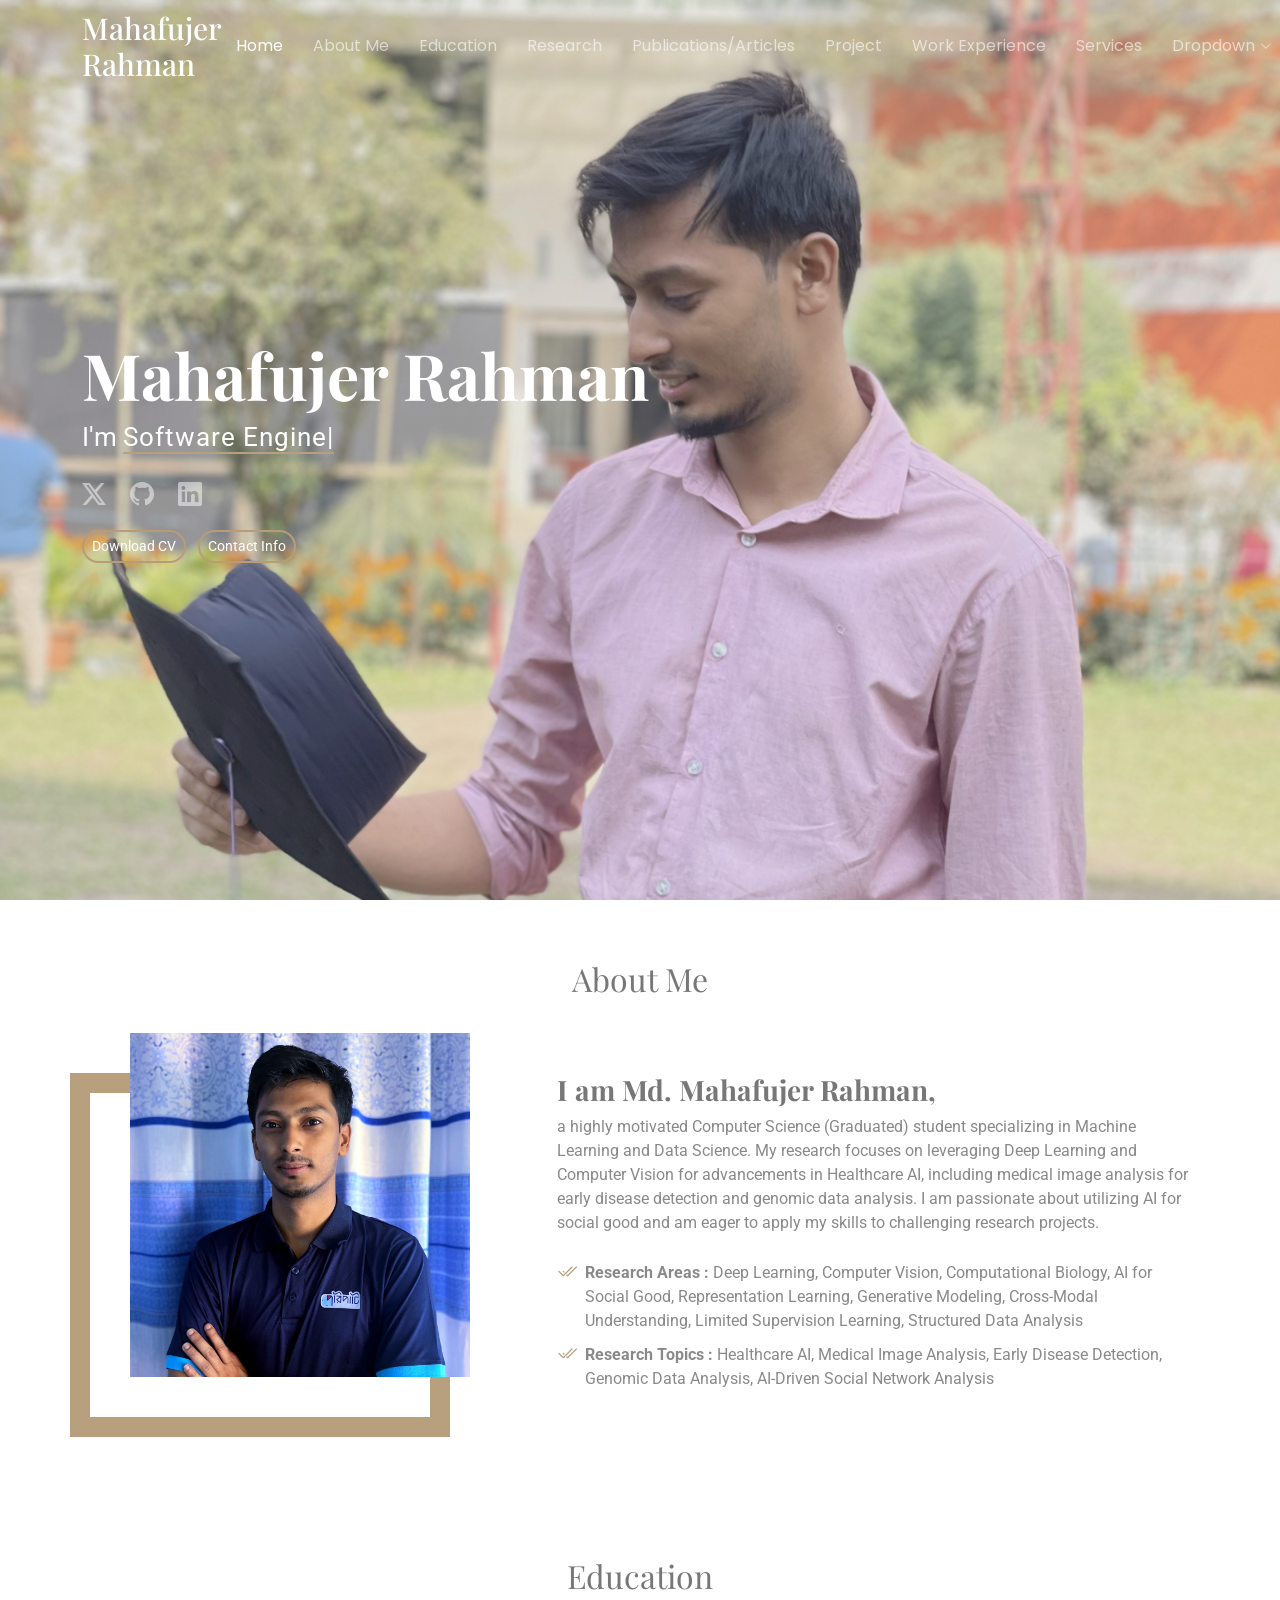
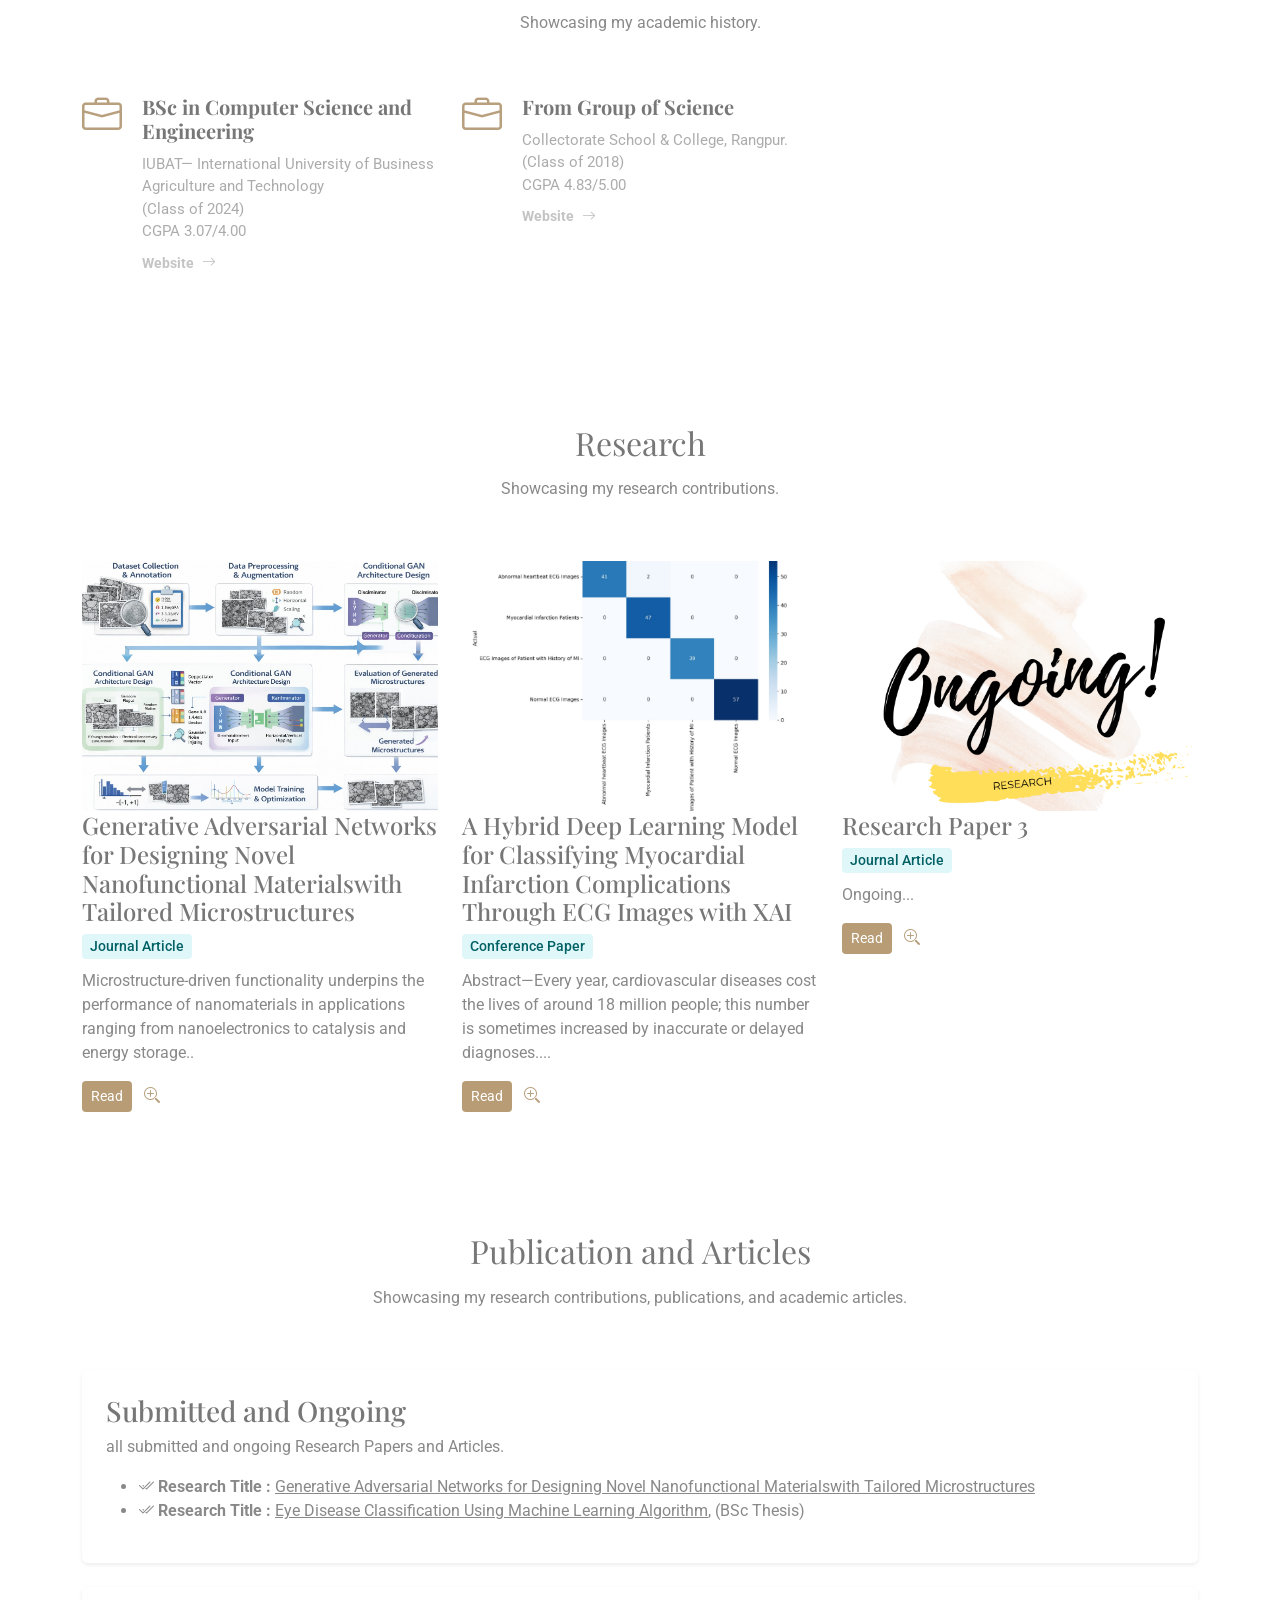
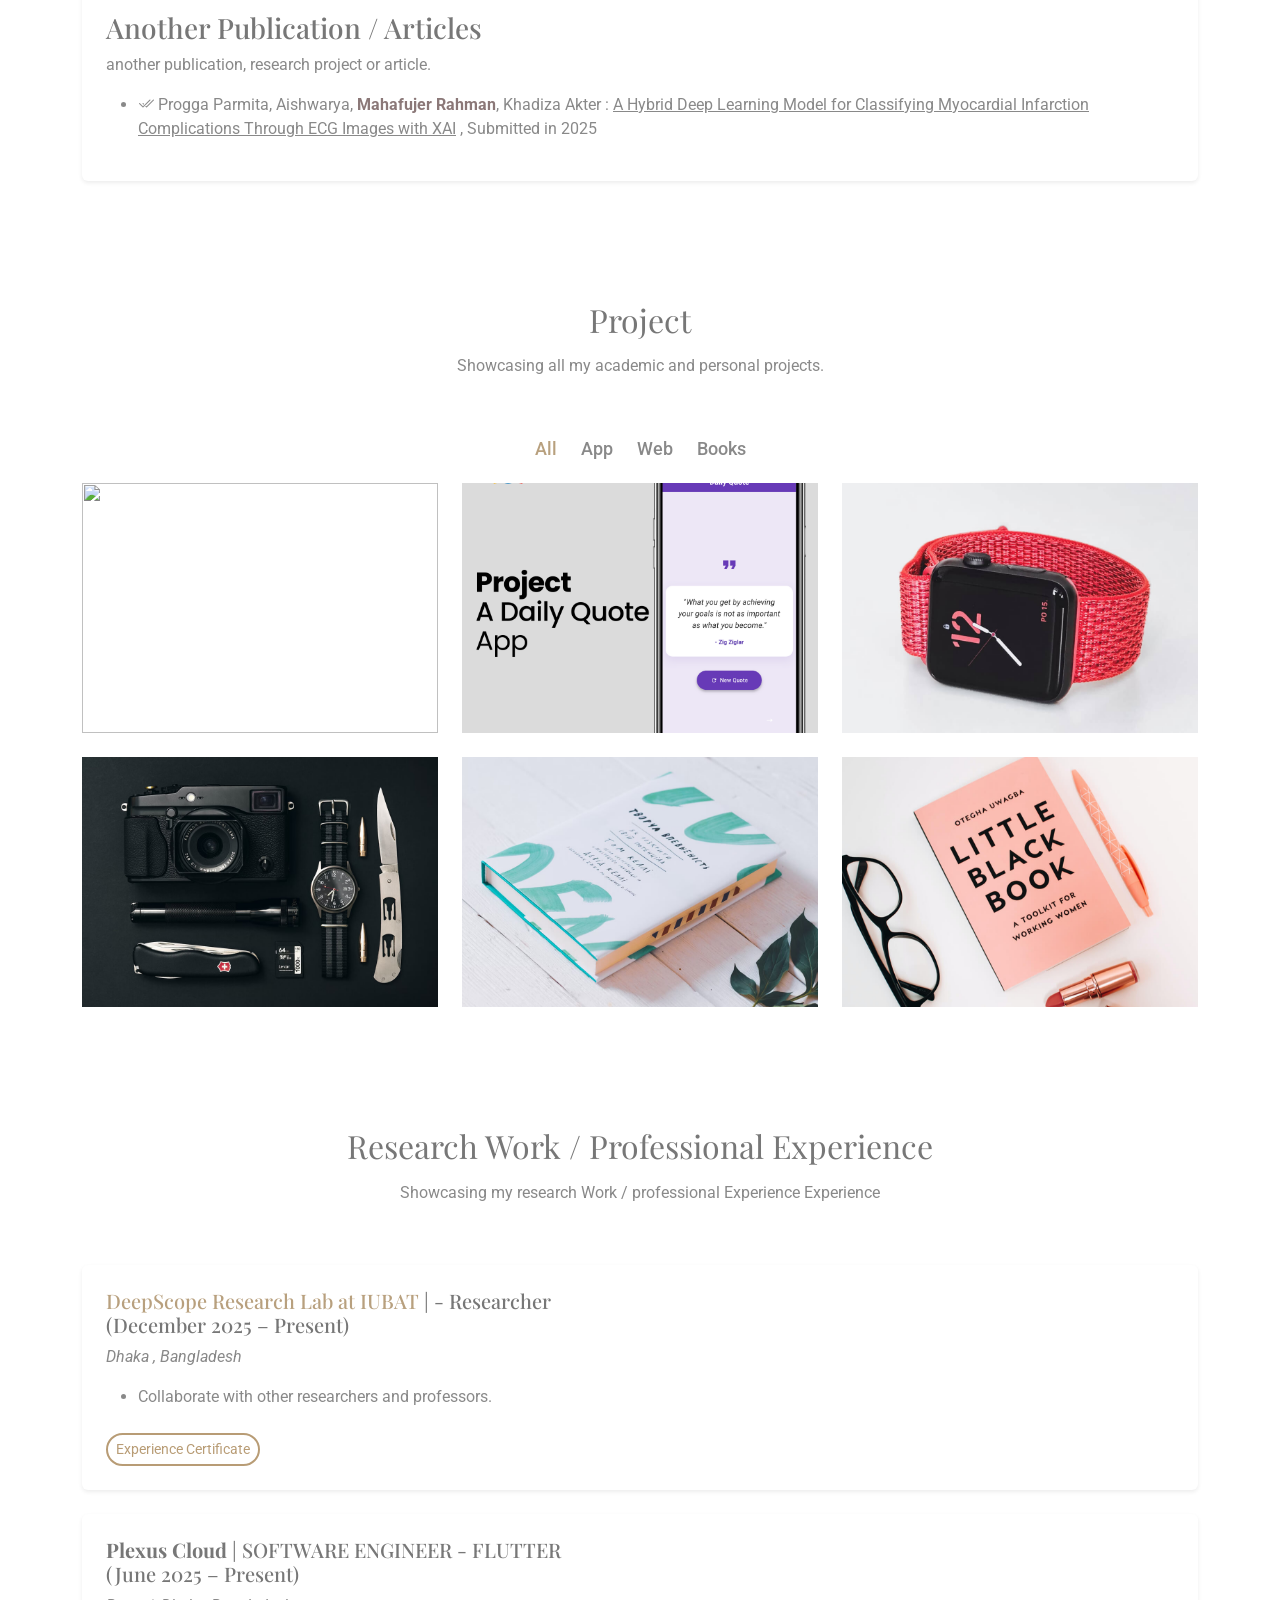
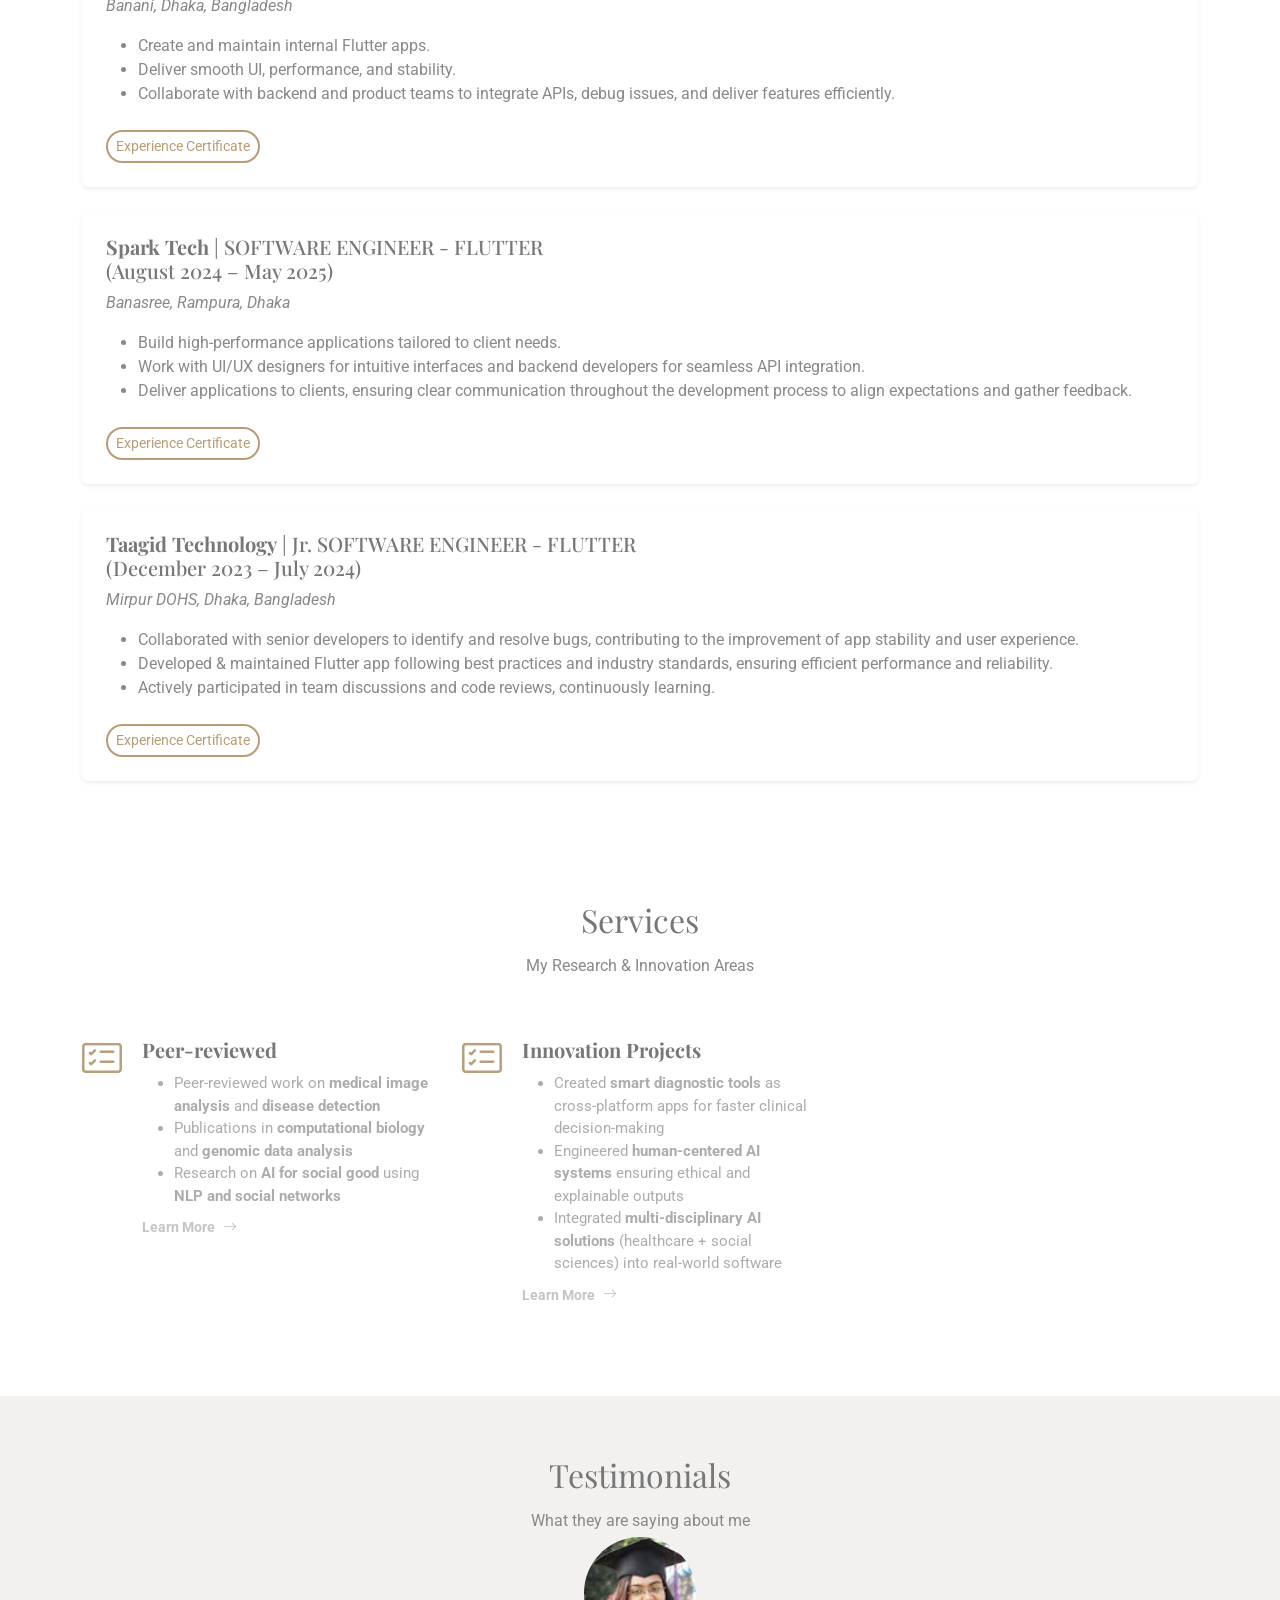
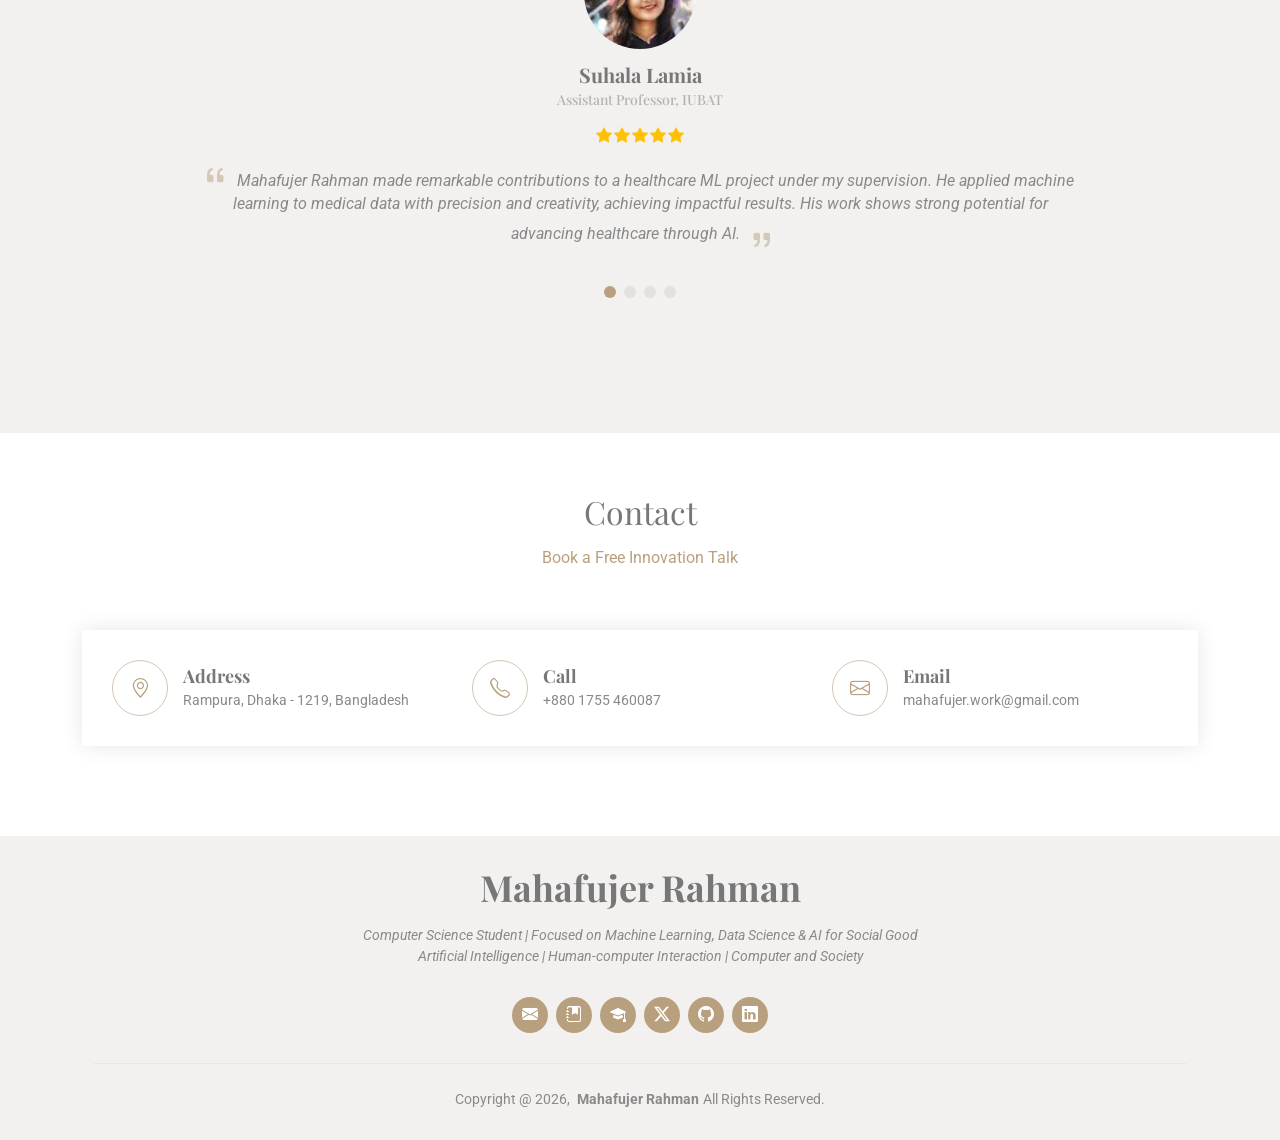
==== commit 3abaf278: "Update lab" ====
--- a/index.html
+++ b/index.html
@@ -307,8 +307,8 @@
           <ul>
                <!-- Submitted and Ongoing Publication 01 -->
           <li><i class="bi bi-check2-all"></i>
-              <span><strong>Research Title :</strong> <a href="https://becithcon.org/2025/" target="_blank" class="paper-link">
-             A Hybrid Deep Learning Model for Classifying Myocardial Infarction Complications Through ECG Images with XAI</a></span>
+              <span><strong>Research Title :</strong> <a href="" target="_blank" class="paper-link">
+             Generative Adversarial Networks for Designing Novel Nanofunctional Materialswith Tailored Microstructures</a></span>
             </li>
           
                <!-- Submitted and Ongoing Publication 02 -->
@@ -421,7 +421,7 @@
                 <div class="portfolio-info">
                   <h4>Web 2</h4>
                   <p>App DartQuest</p>
-                  <a href="assets/img/portfolio/web-2" title="Web 1" data-gallery="portfolio-gallery-app" class="glightbox preview-link"><i class="bi bi-zoom-in"></i></a>
+                  <a href="assets/img/portfolio/web-2.jpg" title="Web 1" data-gallery="portfolio-gallery-app" class="glightbox preview-link"><i class="bi bi-zoom-in"></i></a>
                   <a href="https://github.com/mahafujerrahman" title="More Details" class="details-link"><i class="bi bi-link-45deg"></i></a>
                 </div>
               </div>
@@ -435,7 +435,7 @@
                 <div class="portfolio-info">
                   <h4>Books 1</h4>
                   <p>App DartQuest -Books</p>
-                  <a href="assets/img/portfolio/books-1" title="Web 1" data-gallery="portfolio-gallery-app" class="glightbox preview-link"><i class="bi bi-zoom-in"></i></a>
+                  <a href="assets/img/portfolio/books-1.jpg" title="Book 1" data-gallery="portfolio-gallery-app" class="glightbox preview-link"><i class="bi bi-zoom-in"></i></a>
                   <a href="https://github.com/mahafujerrahman" title="More Details" class="details-link"><i class="bi bi-link-45deg"></i></a>
                 </div>
               </div>
@@ -449,7 +449,7 @@
                 <div class="portfolio-info">
                   <h4>Books 2</h4>
                   <p>App DartQuest -Books 2</p>
-                  <a href="assets/img/portfolio/books-2" title="Web 1" data-gallery="portfolio-gallery-app" class="glightbox preview-link"><i class="bi bi-zoom-in"></i></a>
+                  <a href="assets/img/portfolio/books-2.jpg" title="Book 1" data-gallery="portfolio-gallery-app" class="glightbox preview-link"><i class="bi bi-zoom-in"></i></a>
                   <a href="https://iubat.edu/" title="More Details" class="details-link"><i class="bi bi-link-45deg"></i></a>
                 </div>
               </div>
@@ -707,7 +707,7 @@
               <div class="testimonial-item">
                 <img src="assets/img/testimonials/testimonials-1.jpg" class="testimonial-img" alt="">
                 <h3>Khadiza Akter</h3>
-                <h4>Software Engineer and Researcher at Scientia RISE Lab</h4>
+                <h4>Software Engineer and Researcher at DeepScope Research Lab</h4>
                 <div class="stars">
                   <i class="bi bi-star-fill"></i><i class="bi bi-star-fill"></i><i class="bi bi-star-fill"></i><i class="bi bi-star-fill"></i><i class="bi bi-star-fill"></i>
                 </div>
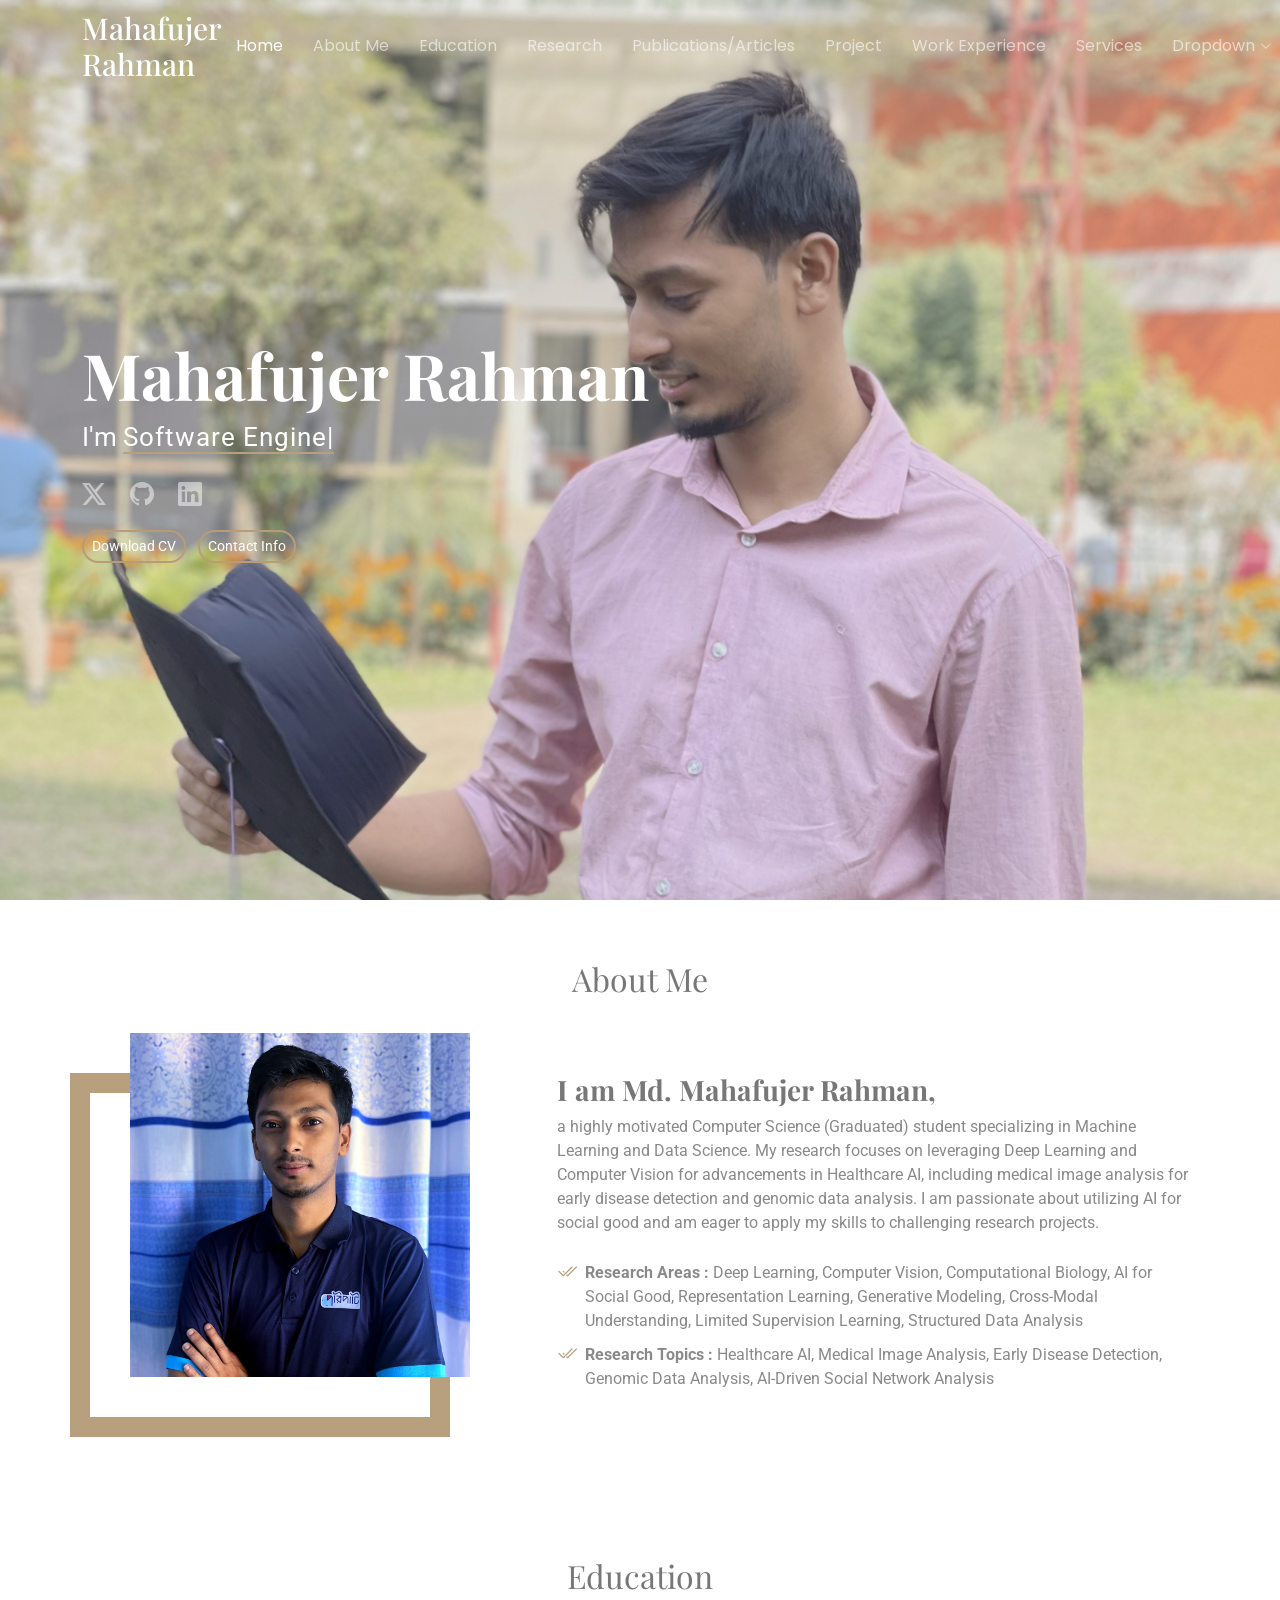
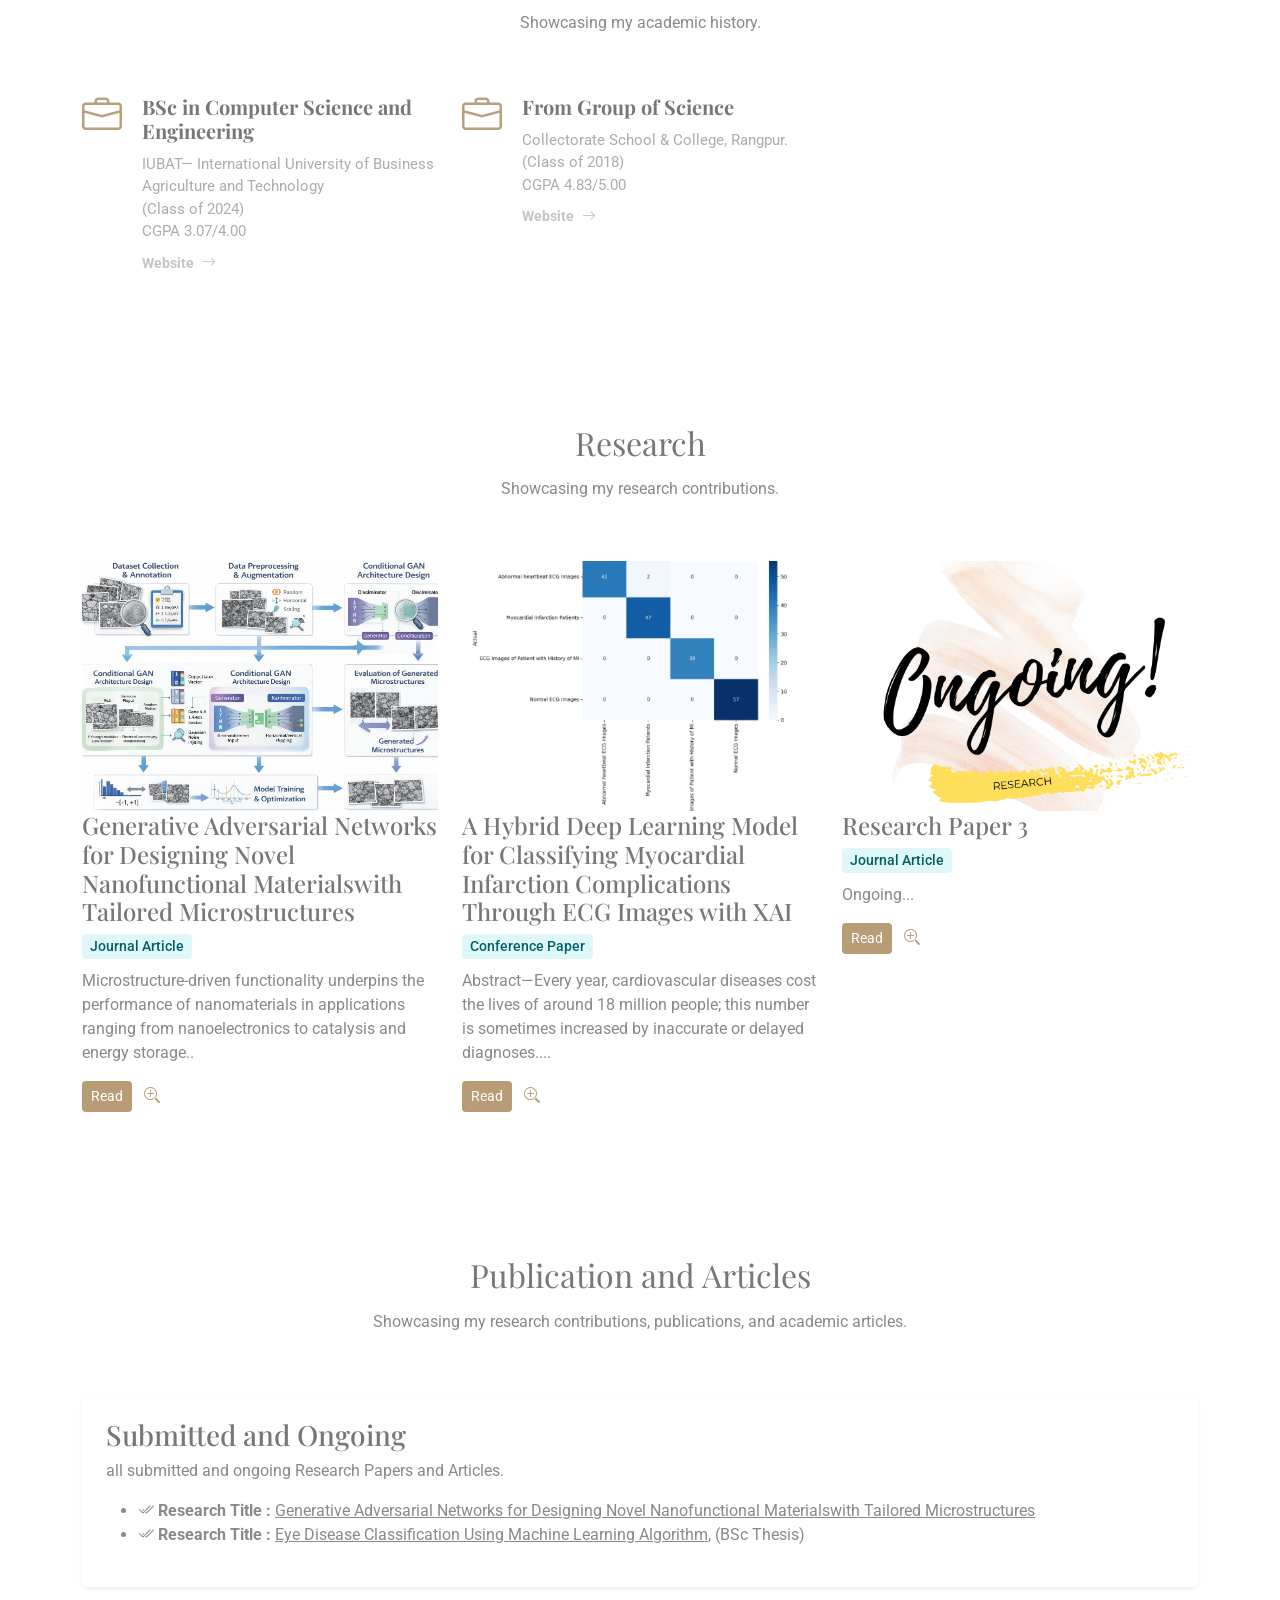
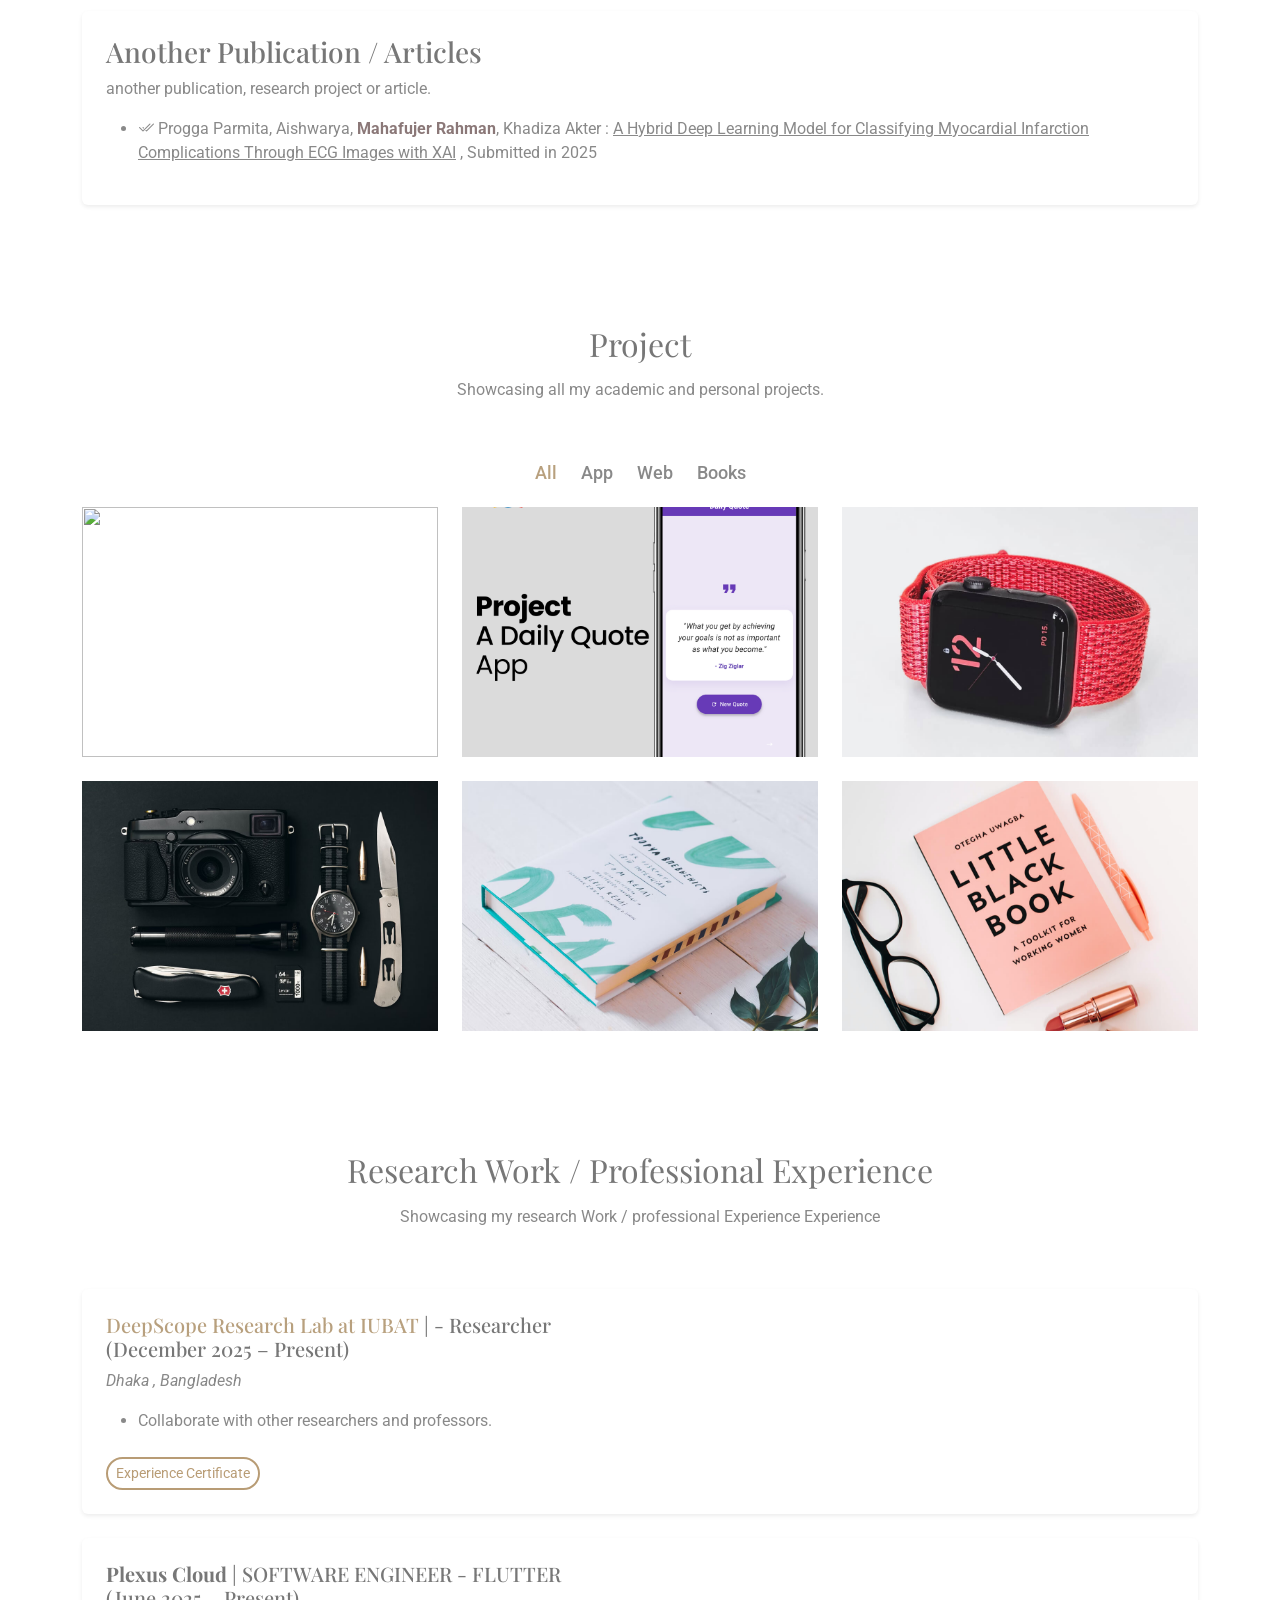
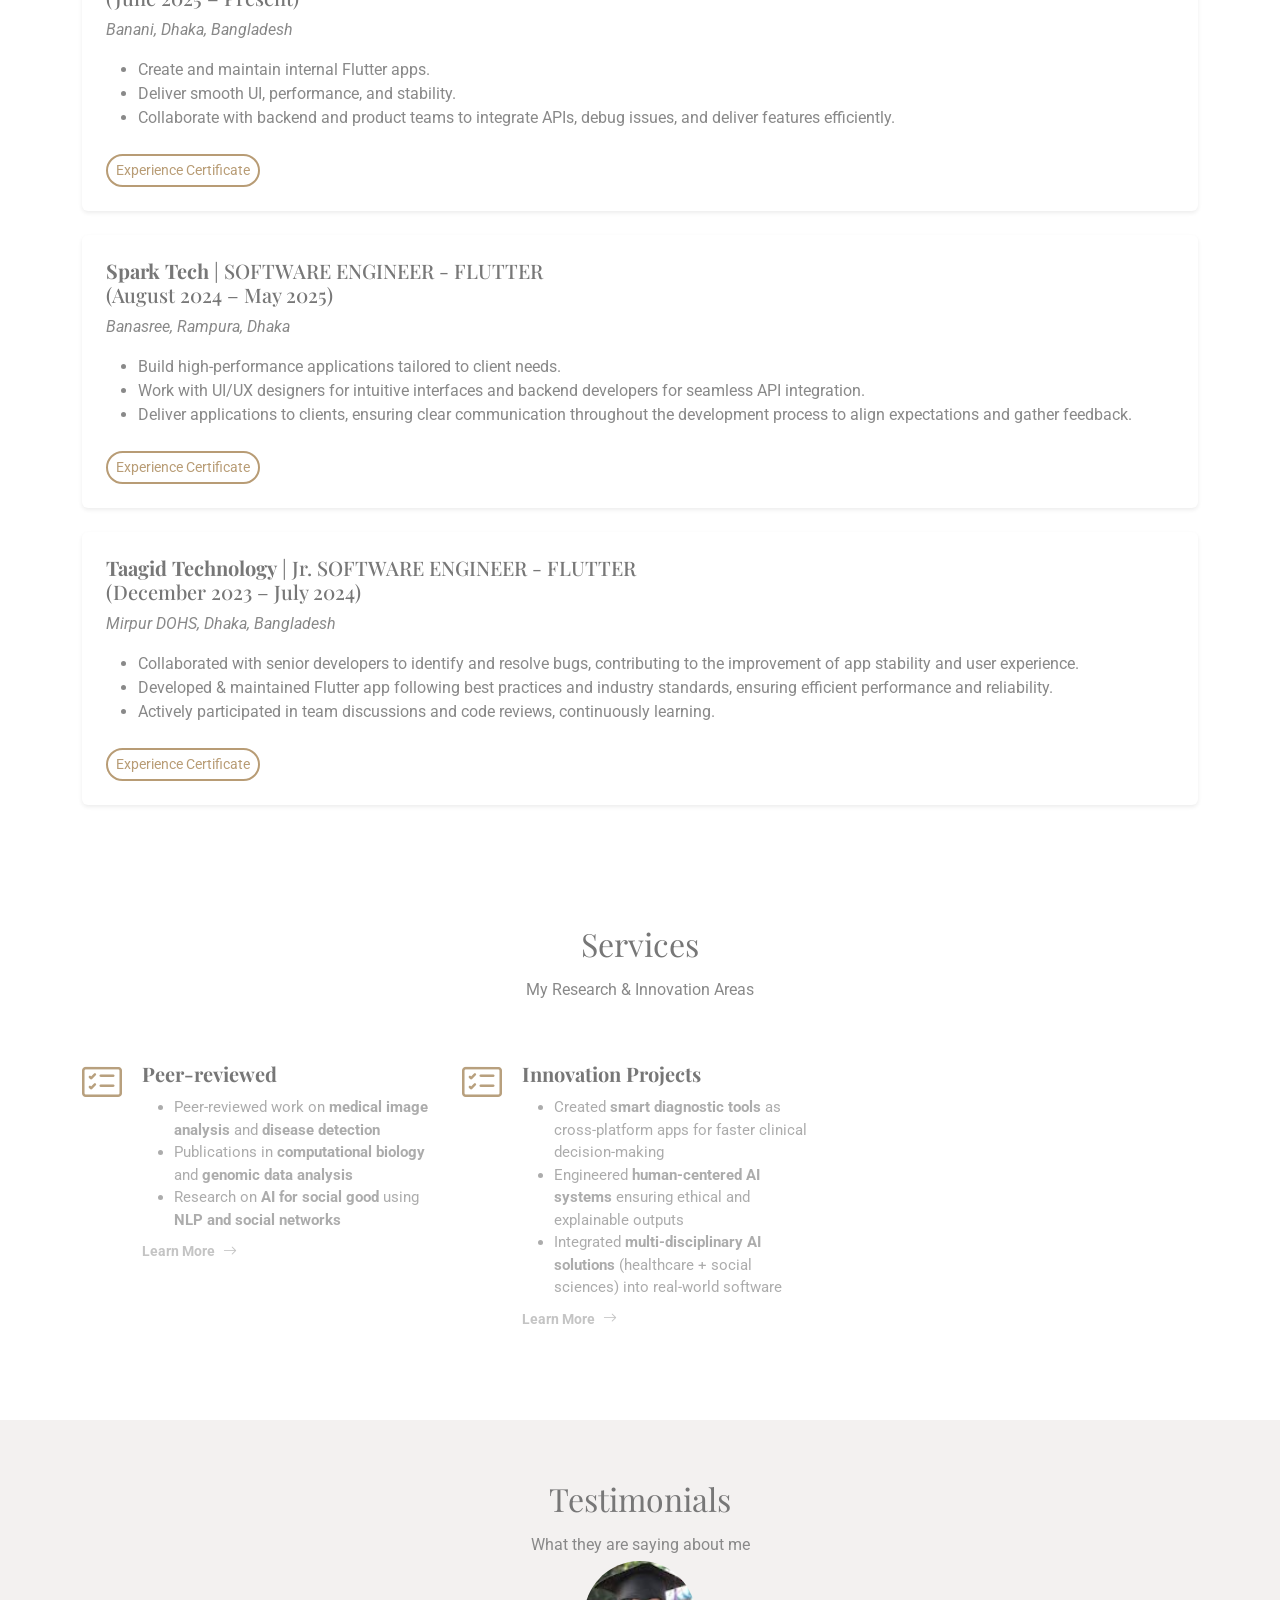
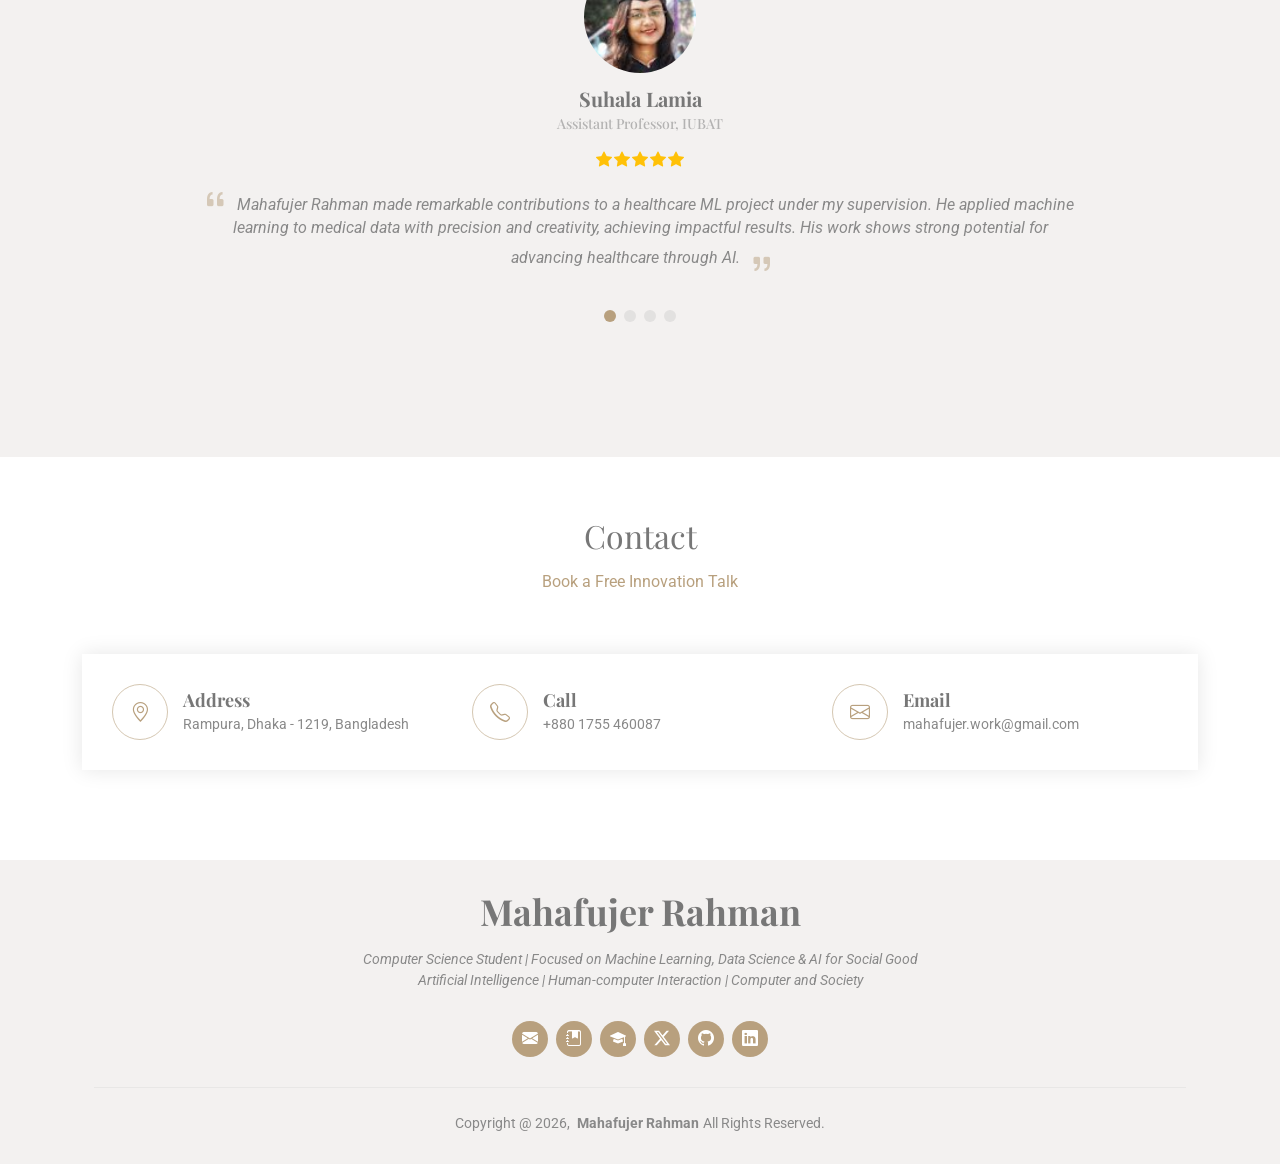
==== commit 59466cf6: "update" ====
--- a/index.html
+++ b/index.html
@@ -707,7 +707,8 @@
               <div class="testimonial-item">
                 <img src="assets/img/testimonials/testimonials-1.jpg" class="testimonial-img" alt="">
                 <h3>Khadiza Akter</h3>
-                <h4>Software Engineer and Researcher at DeepScope Research Lab</h4>
+                <h4>Software Engineer</h4>
+                <h4>Researcher at DeepScope Research Lab</h4>
                 <div class="stars">
                   <i class="bi bi-star-fill"></i><i class="bi bi-star-fill"></i><i class="bi bi-star-fill"></i><i class="bi bi-star-fill"></i><i class="bi bi-star-fill"></i>
                 </div>
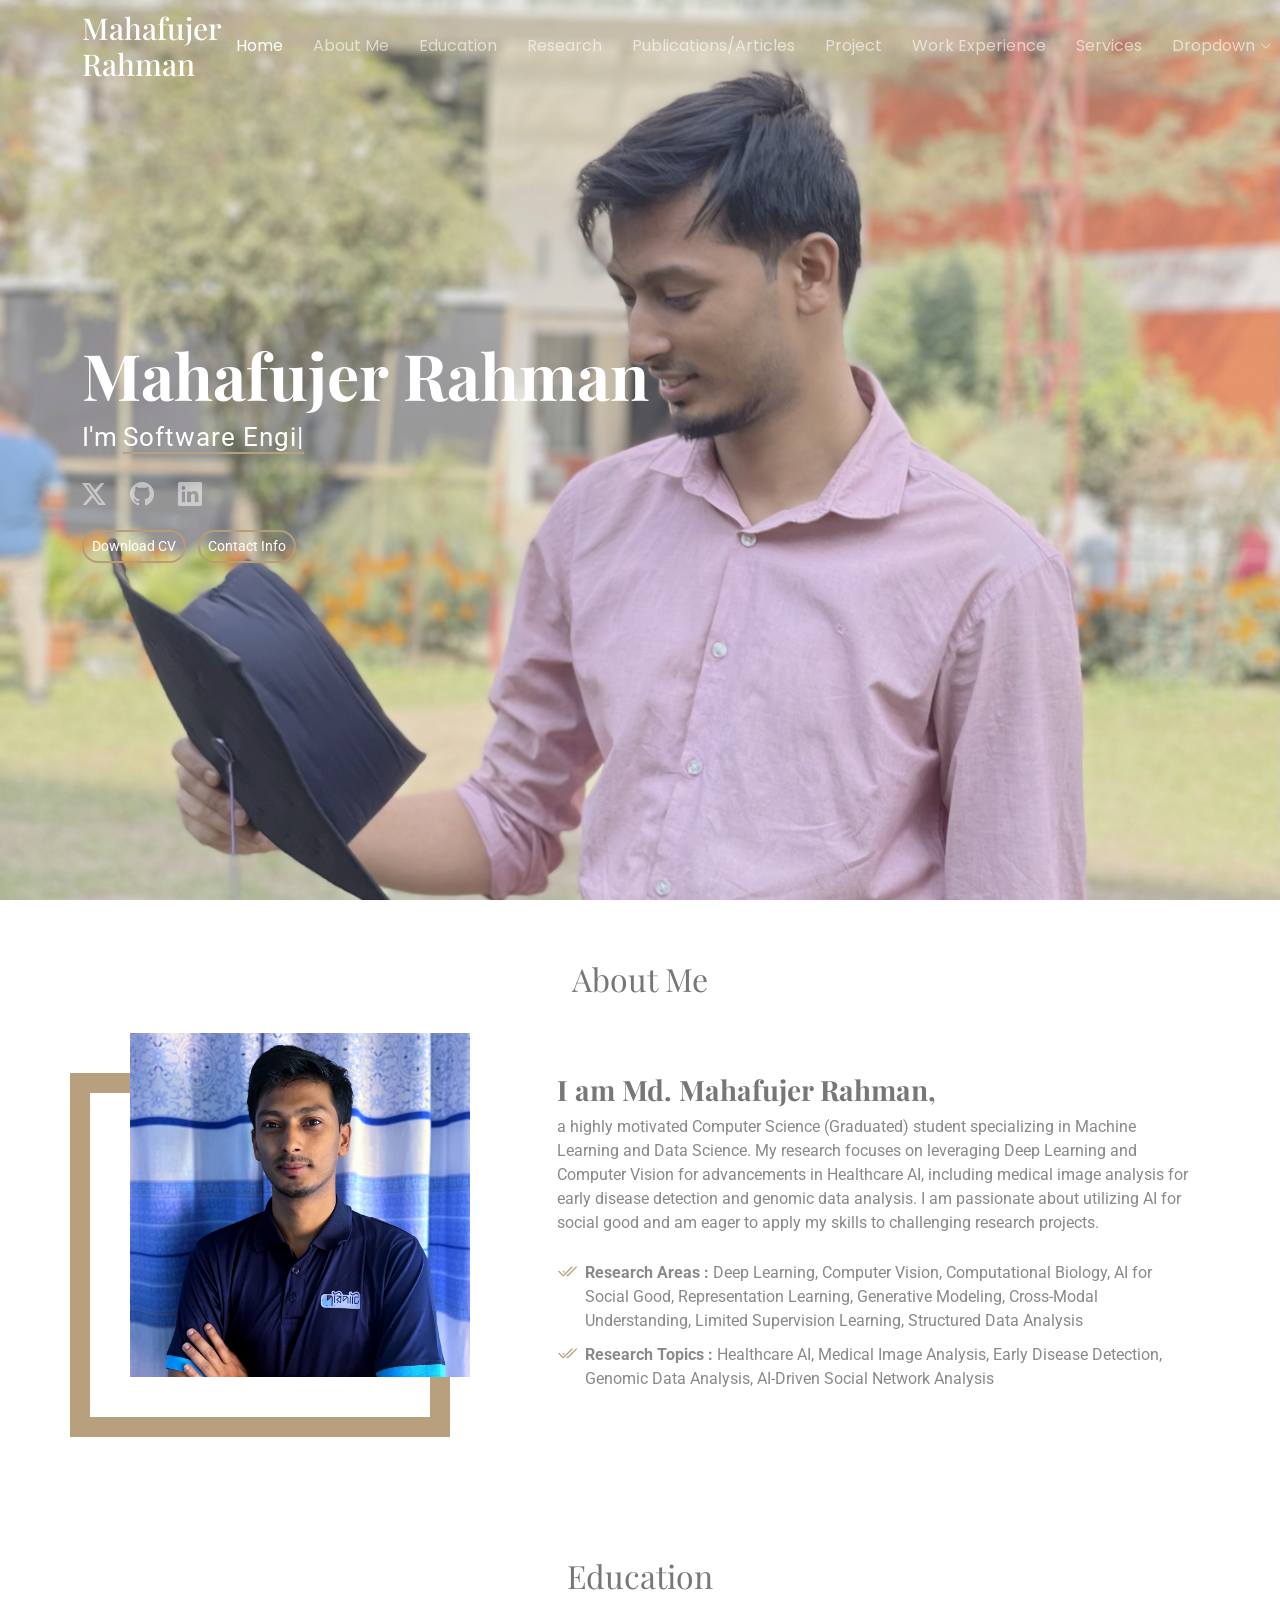
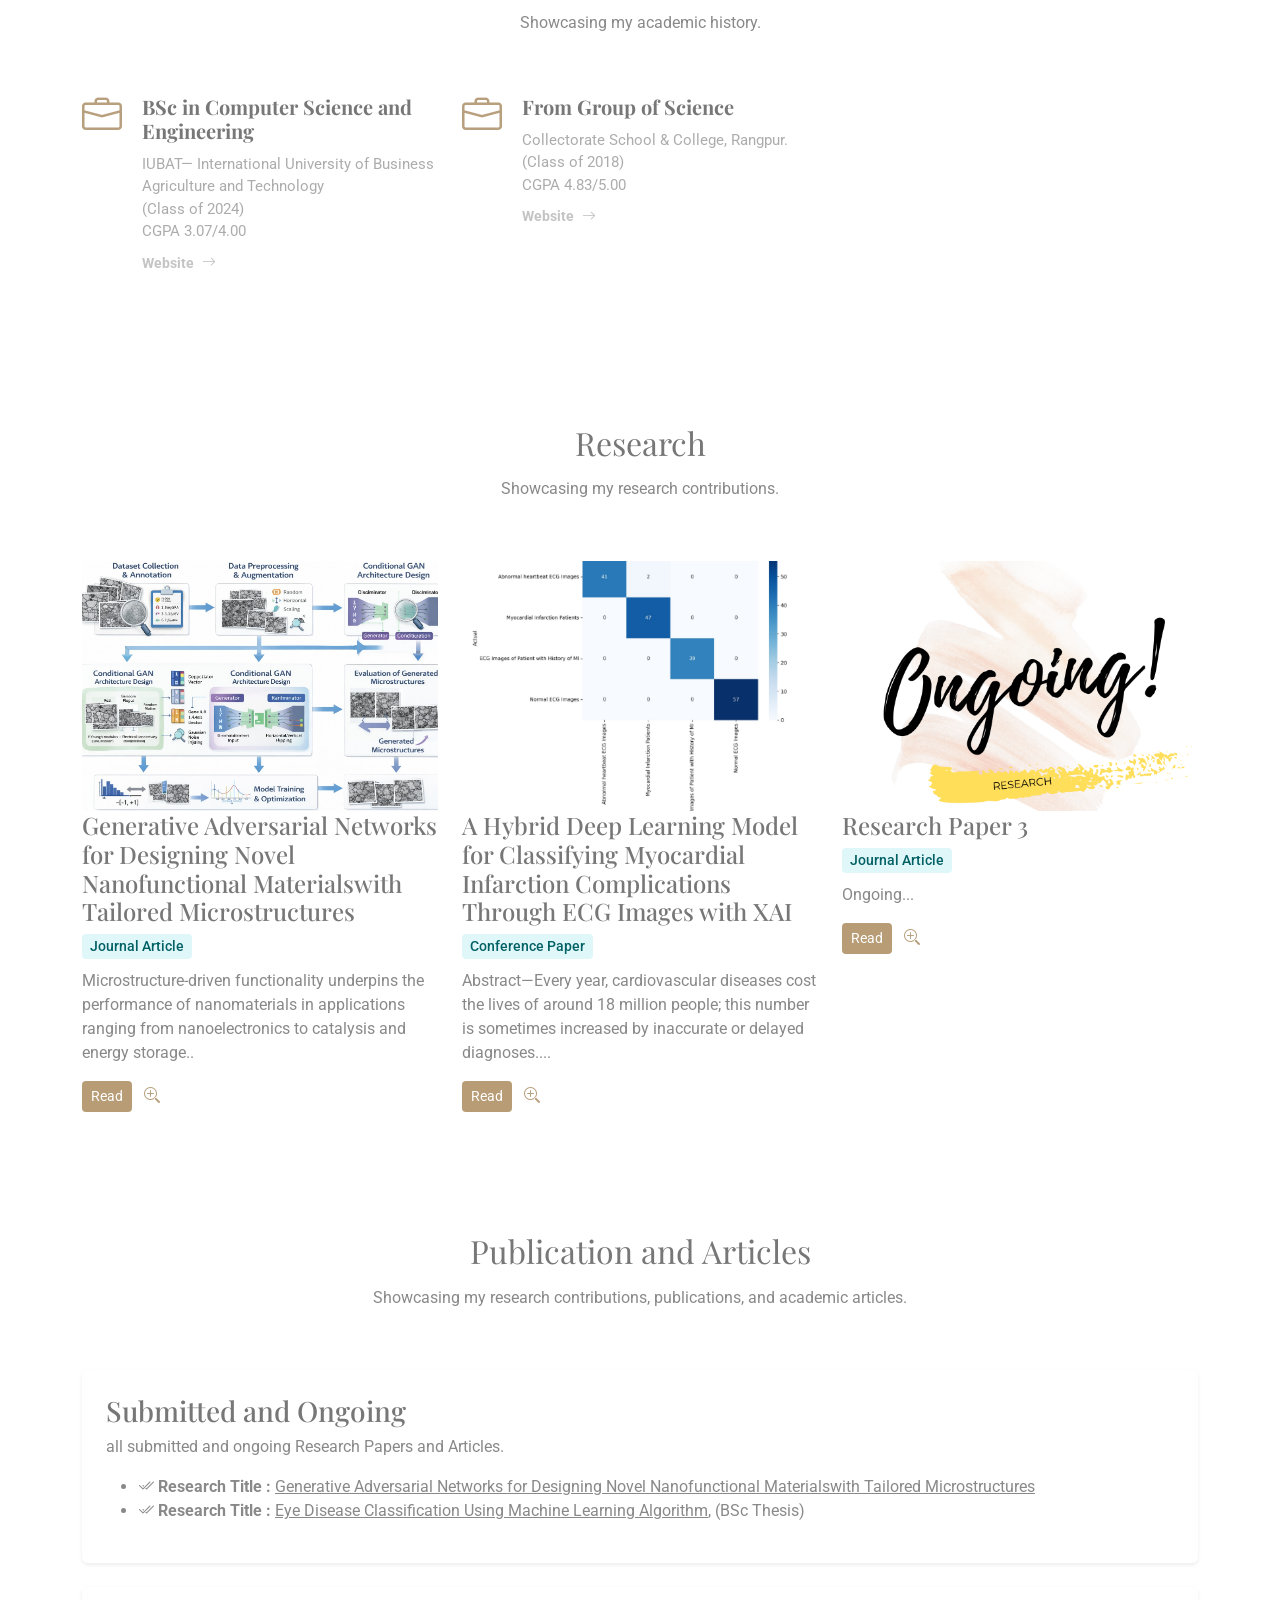
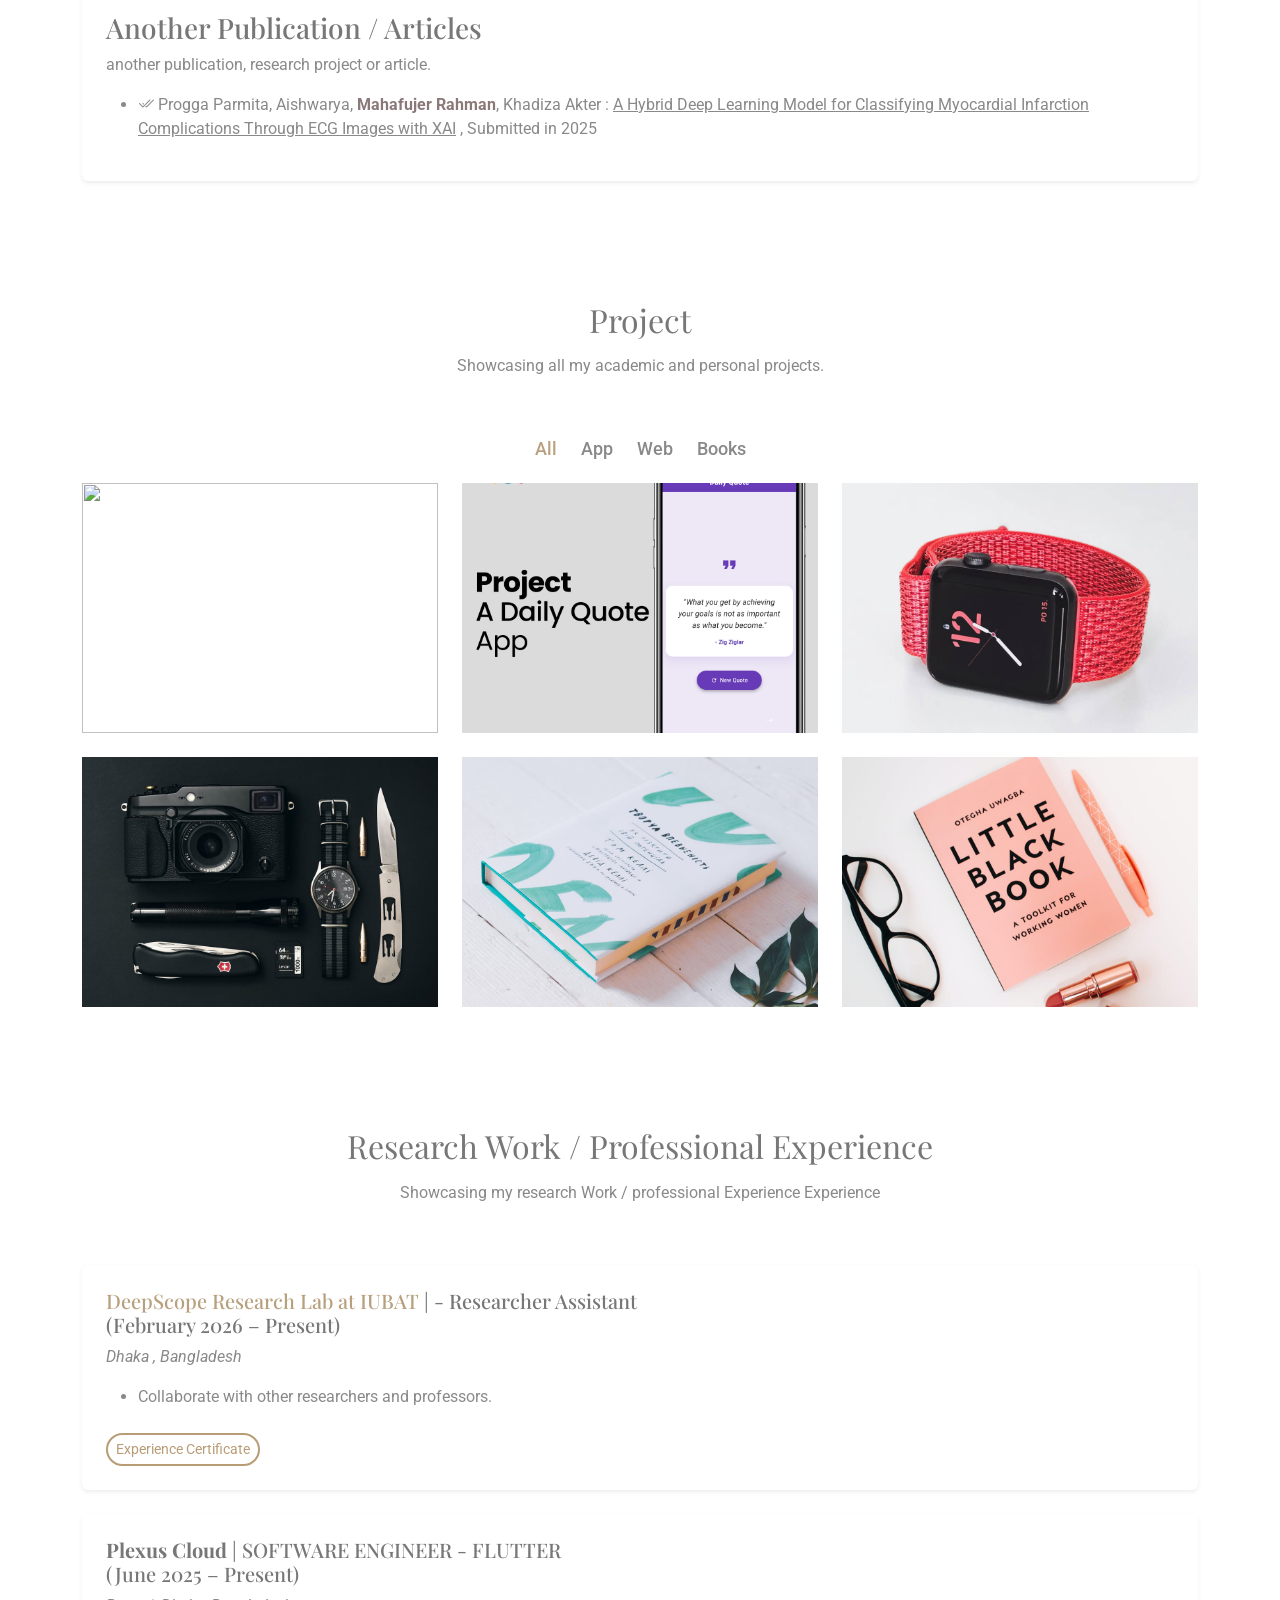
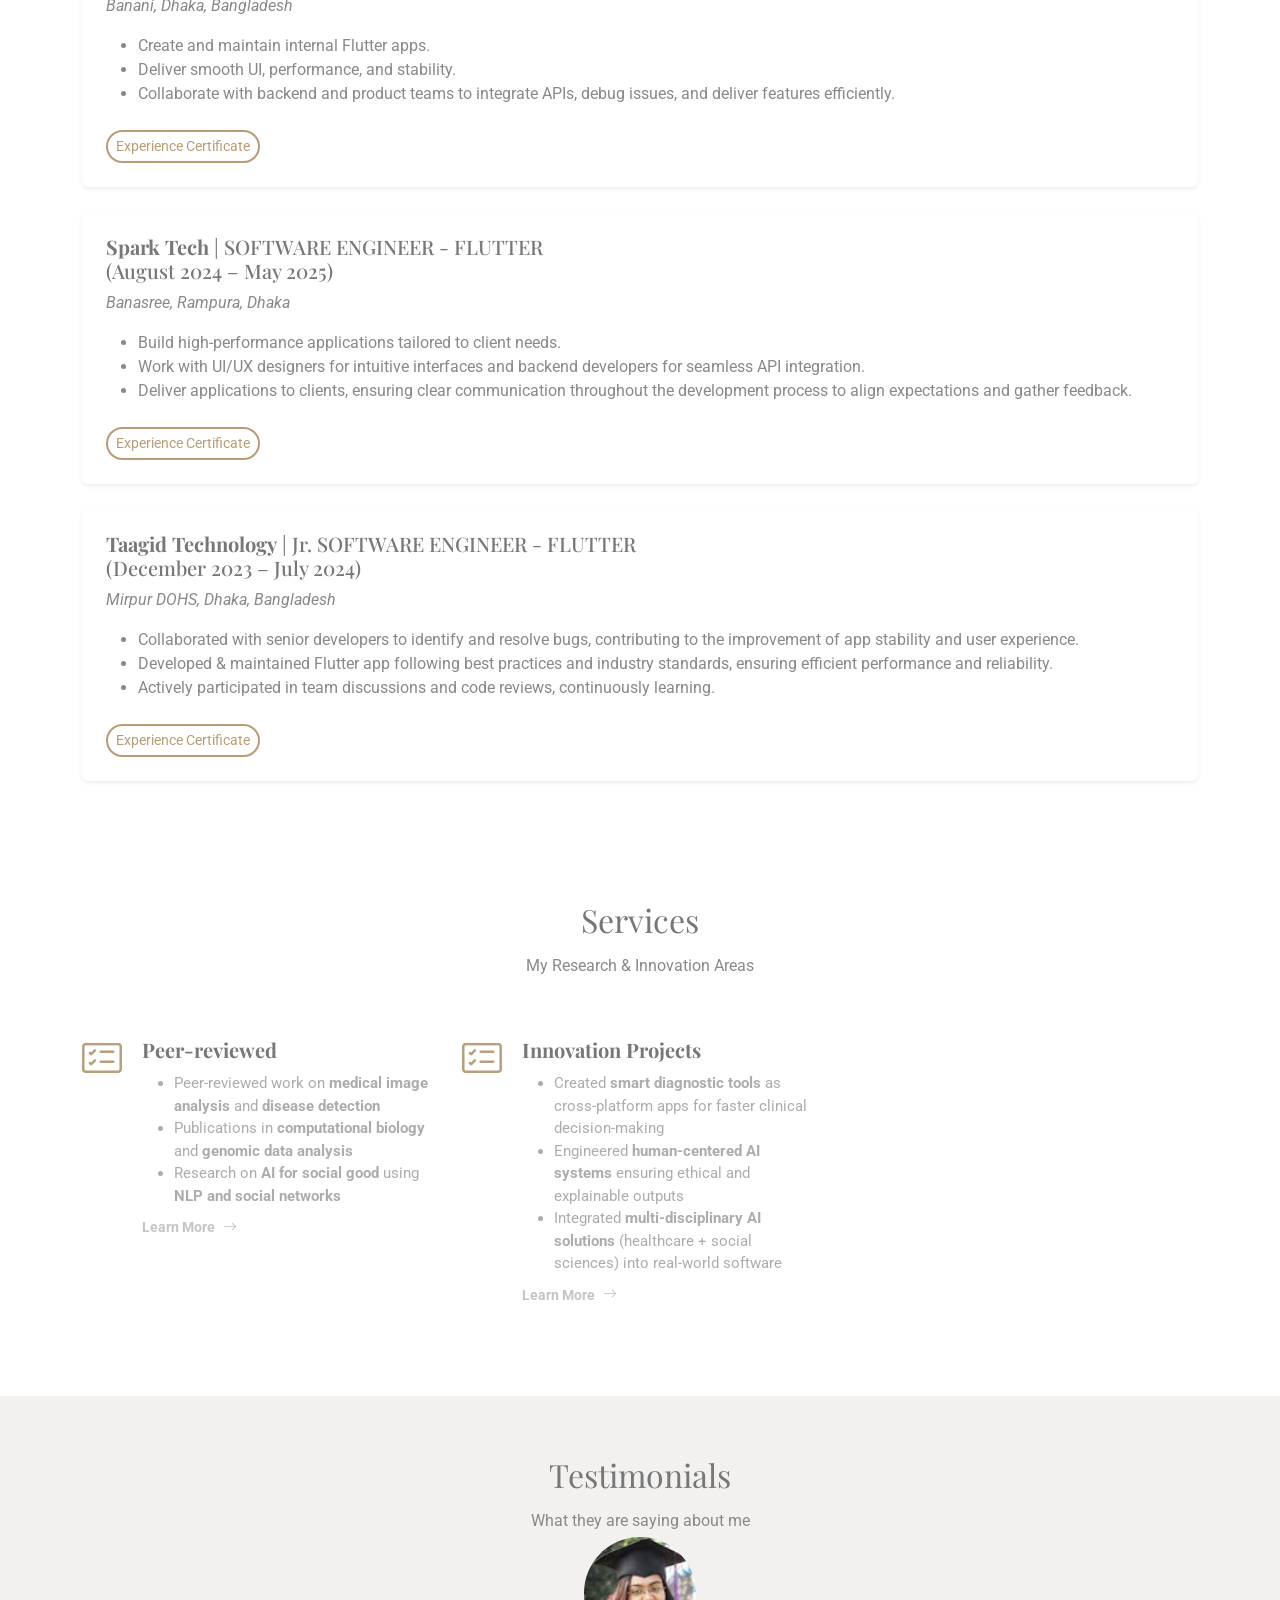
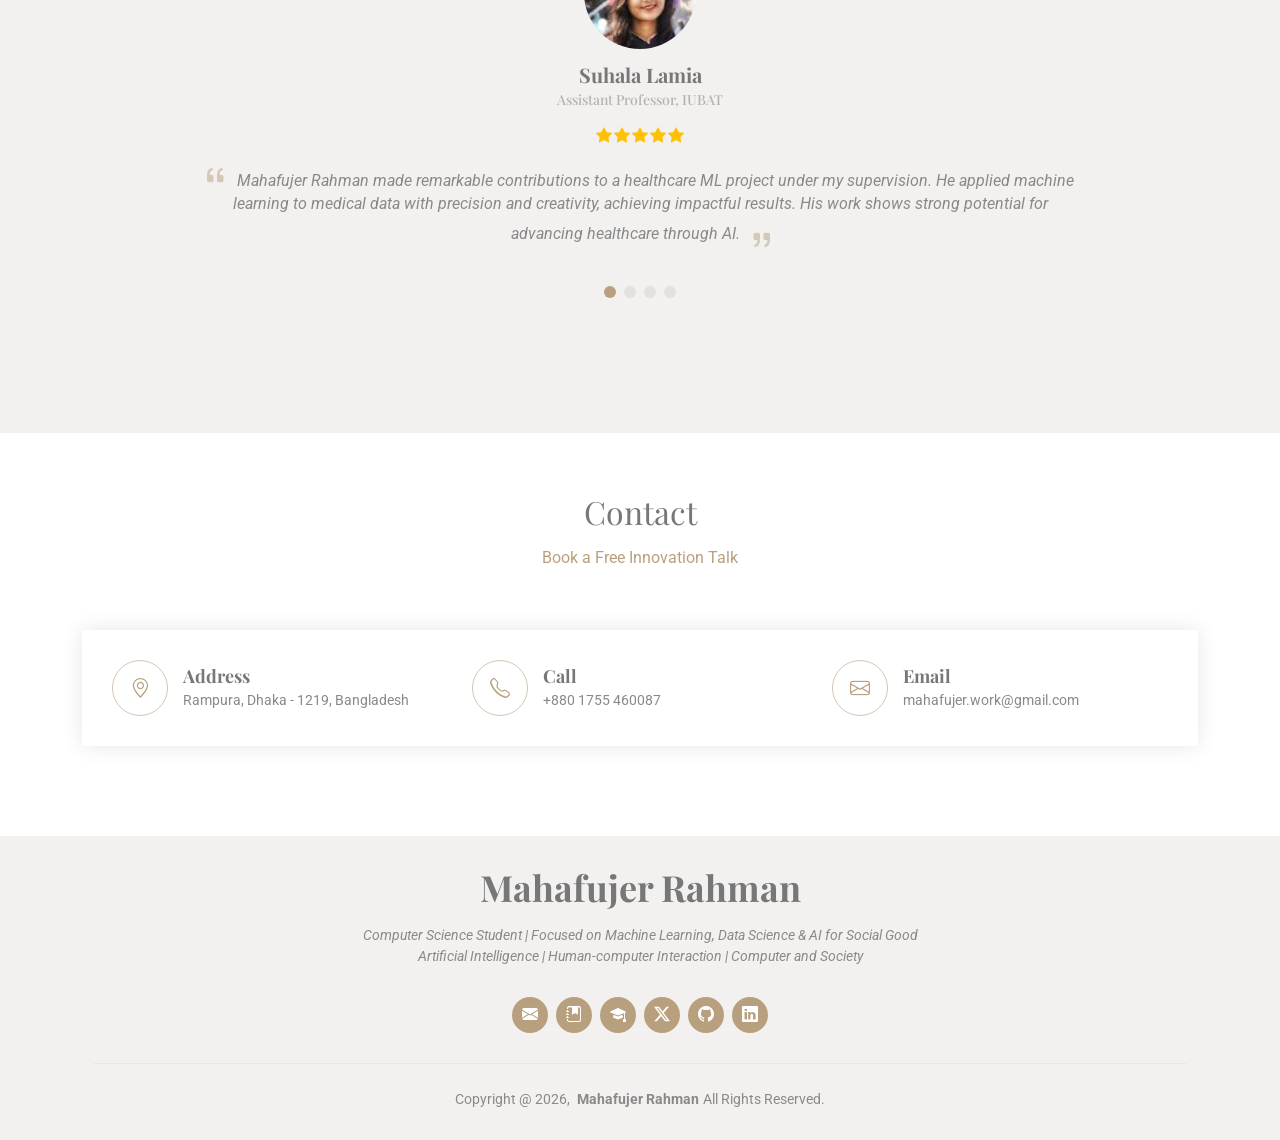
==== commit 51ea947d: "update lab" ====
--- a/index.html
+++ b/index.html
@@ -479,8 +479,8 @@
          <div class="content p-4 shadow-sm rounded bg-white">
           <!-- Experience 1 -->
             <div class="mb-4">
-            <h5><a href="">DeepScope Research Lab at IUBAT</a> | - Researcher
-            </br>(December 2025 – Present)
+            <h5><a href="">DeepScope Research Lab at IUBAT</a> | - Researcher Assistant
+            </br>(February 2026 – Present)
           </h5>
            <p><em>Dhaka , Bangladesh</em></p>
           <ul>
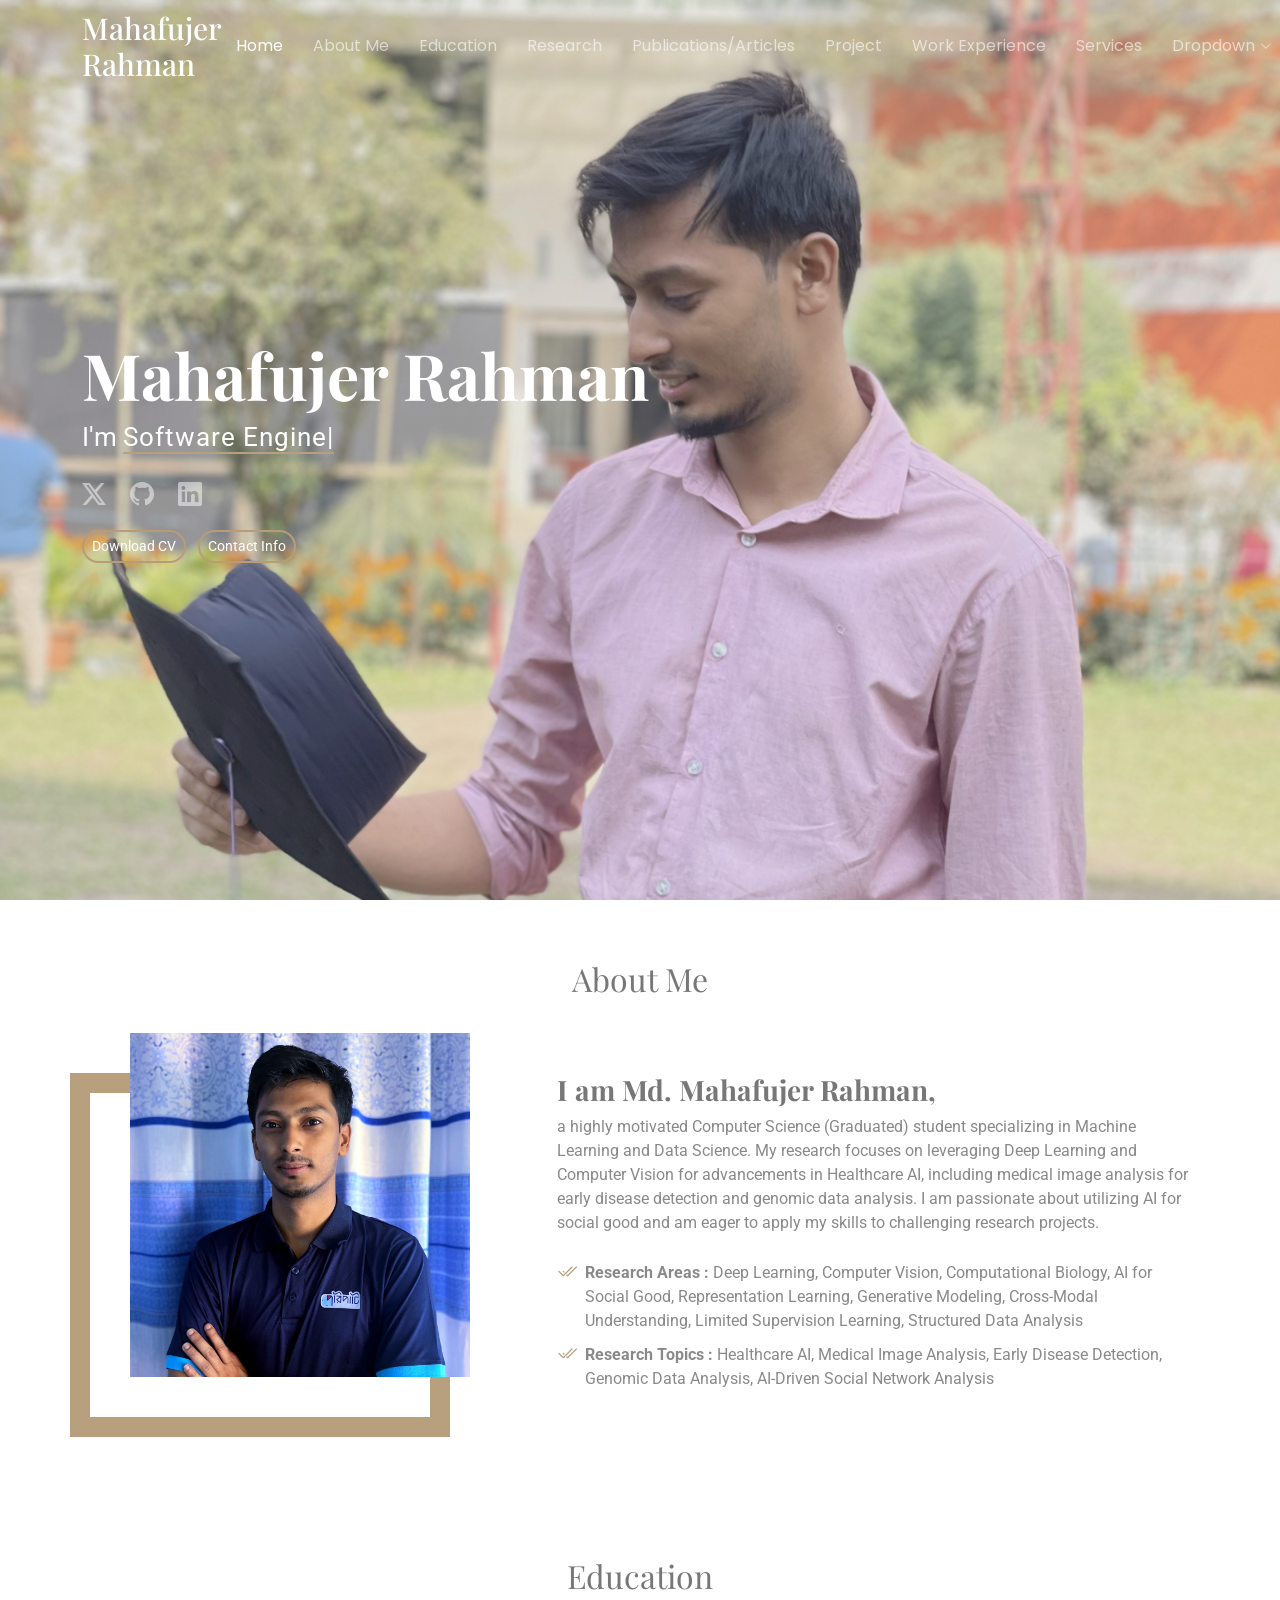
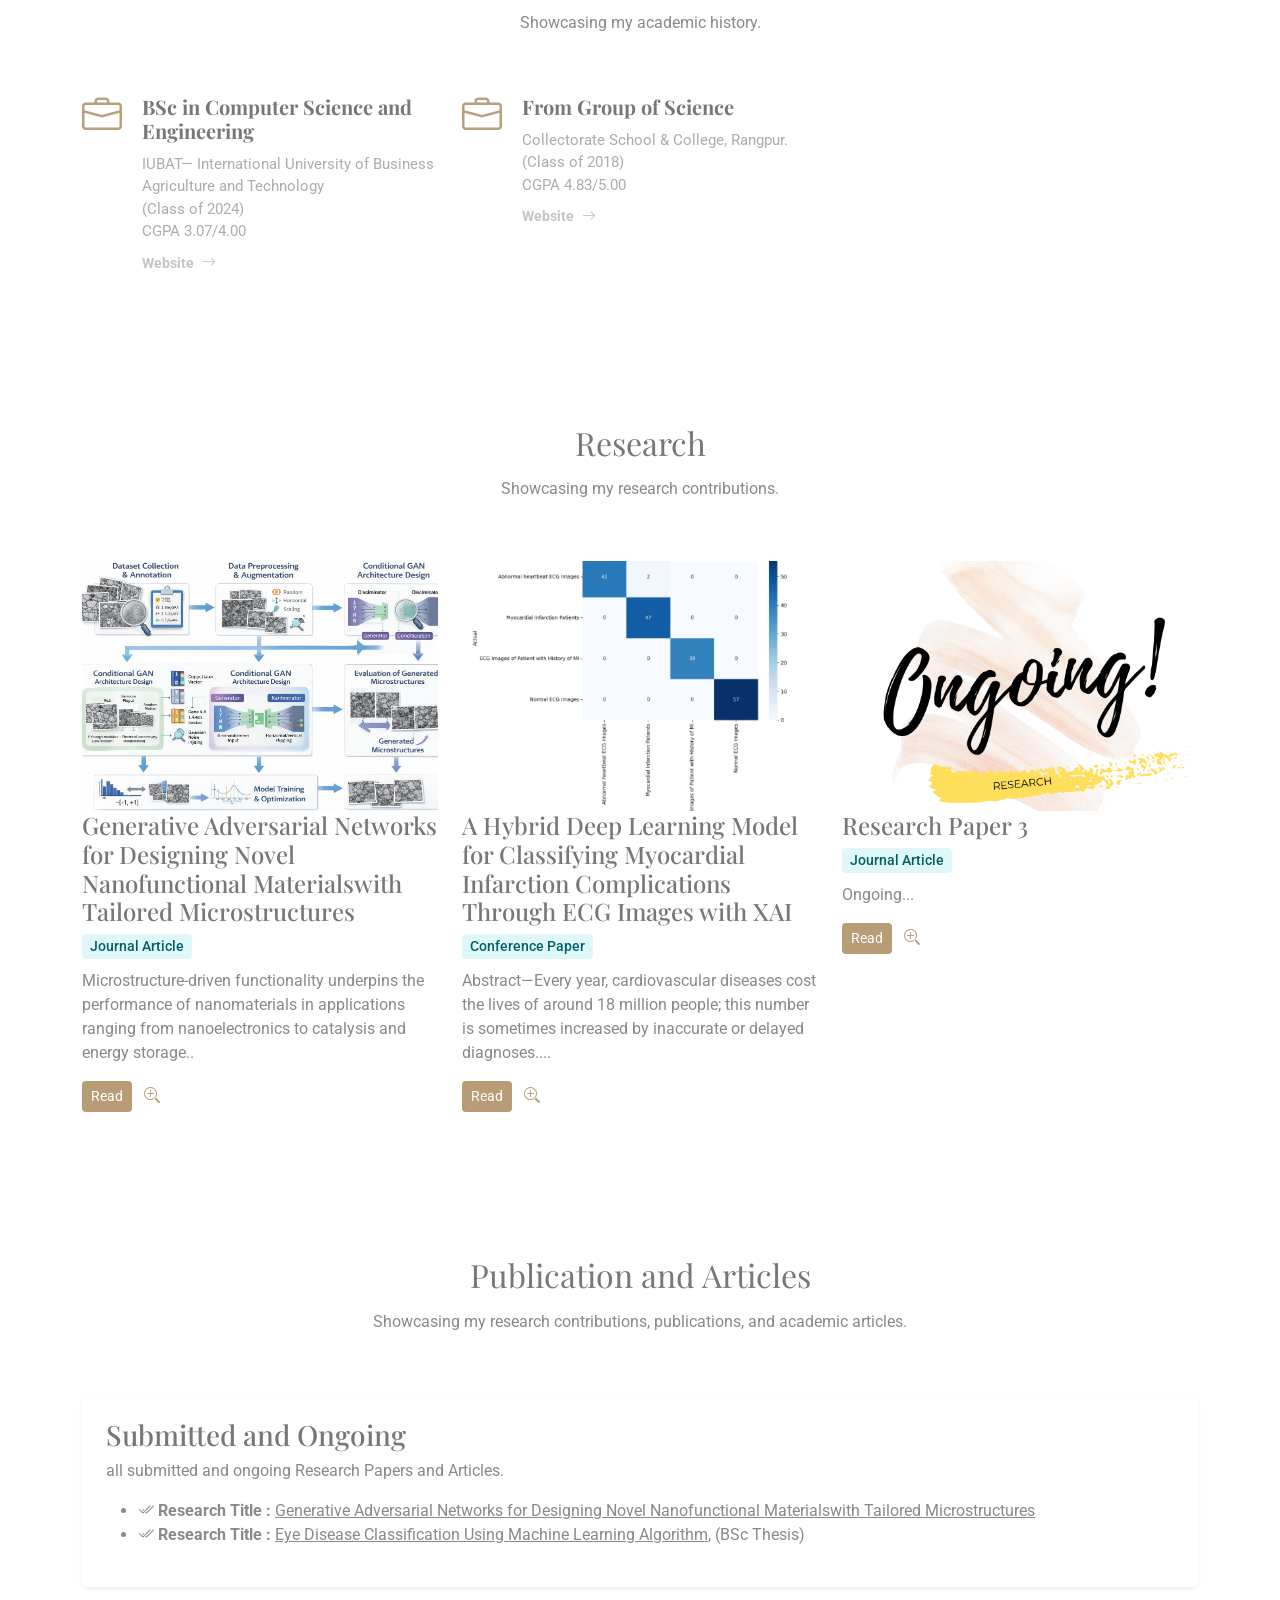
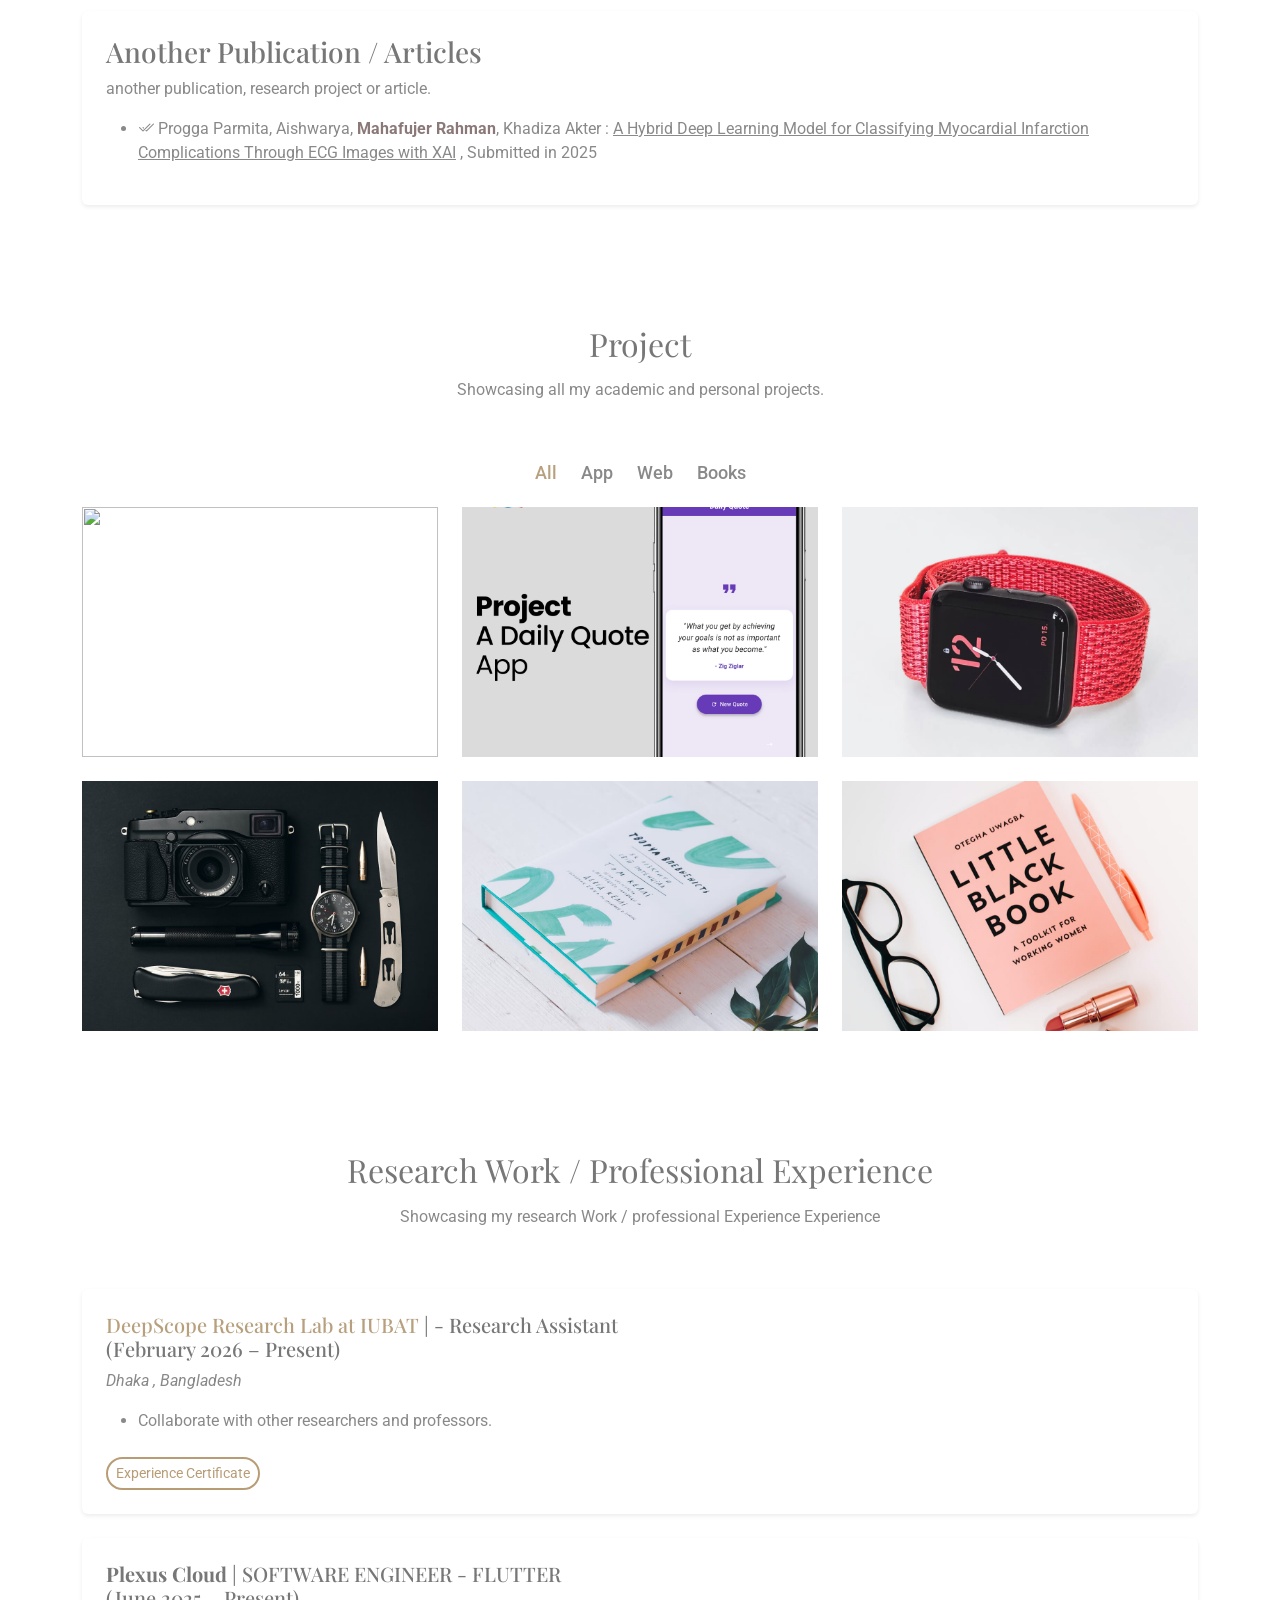
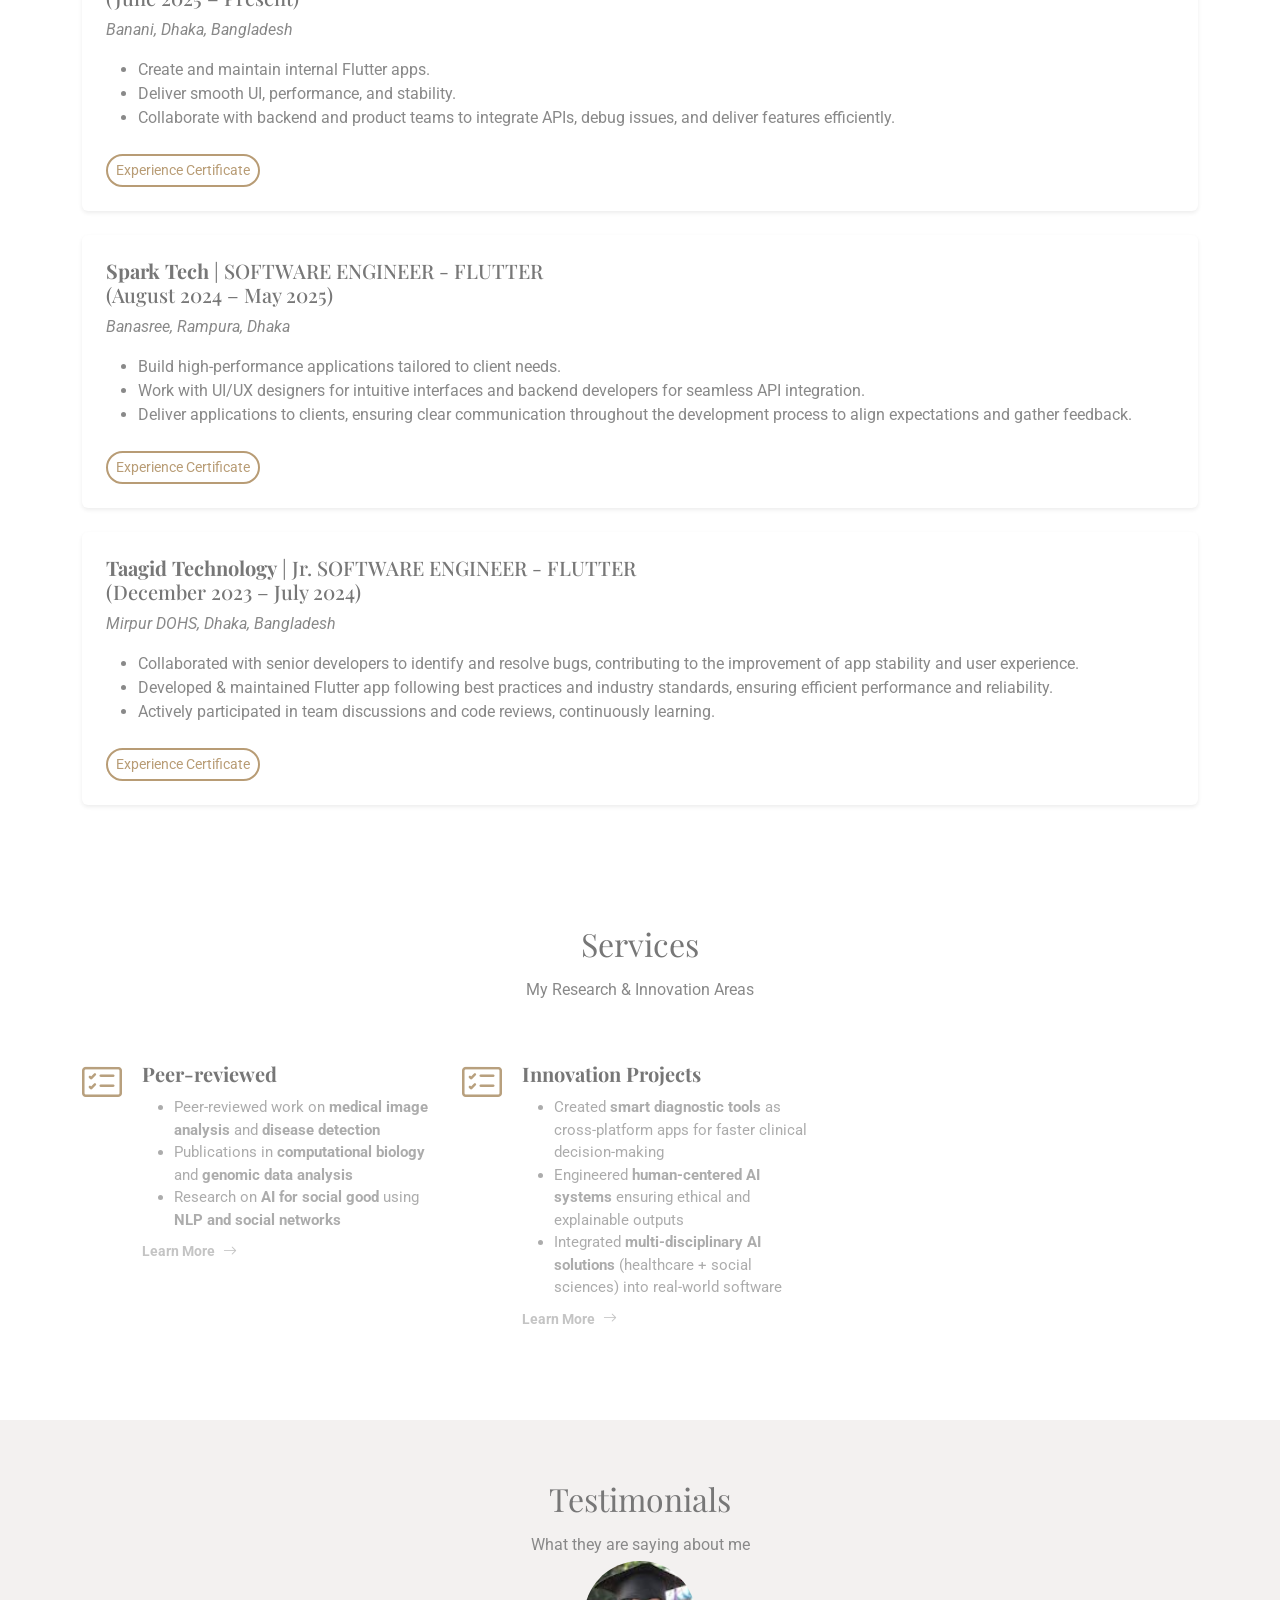
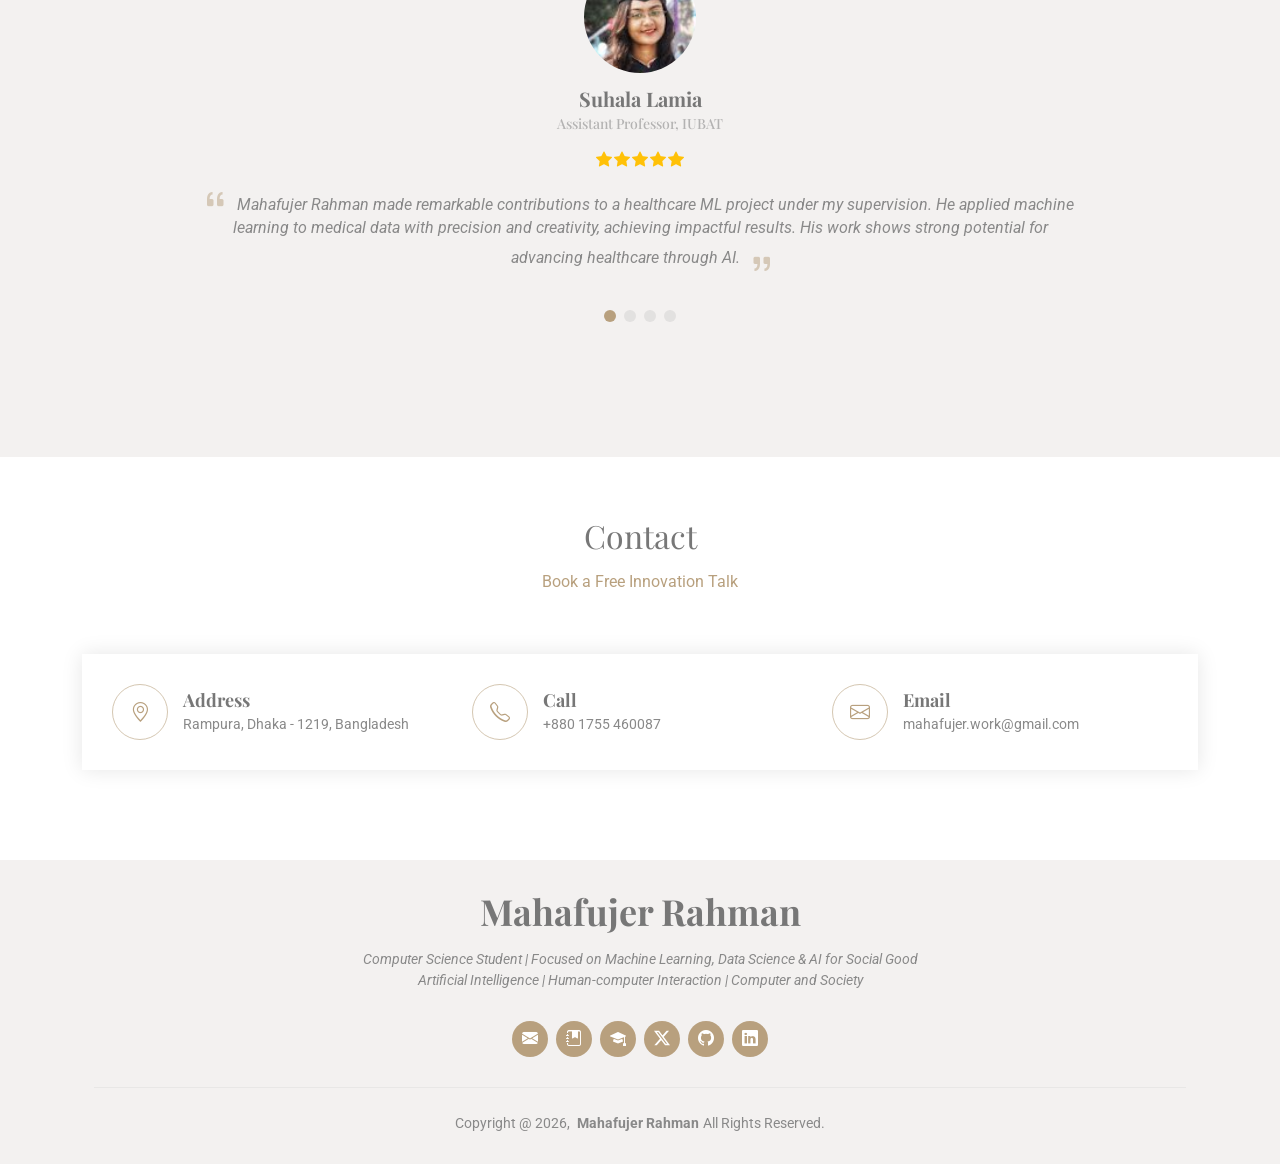
==== commit 5172d0bb: "correction" ====
--- a/index.html
+++ b/index.html
@@ -479,7 +479,7 @@
          <div class="content p-4 shadow-sm rounded bg-white">
           <!-- Experience 1 -->
             <div class="mb-4">
-            <h5><a href="">DeepScope Research Lab at IUBAT</a> | - Researcher Assistant
+            <h5><a href="">DeepScope Research Lab at IUBAT</a> | - Research Assistant
             </br>(February 2026 – Present)
           </h5>
            <p><em>Dhaka , Bangladesh</em></p>
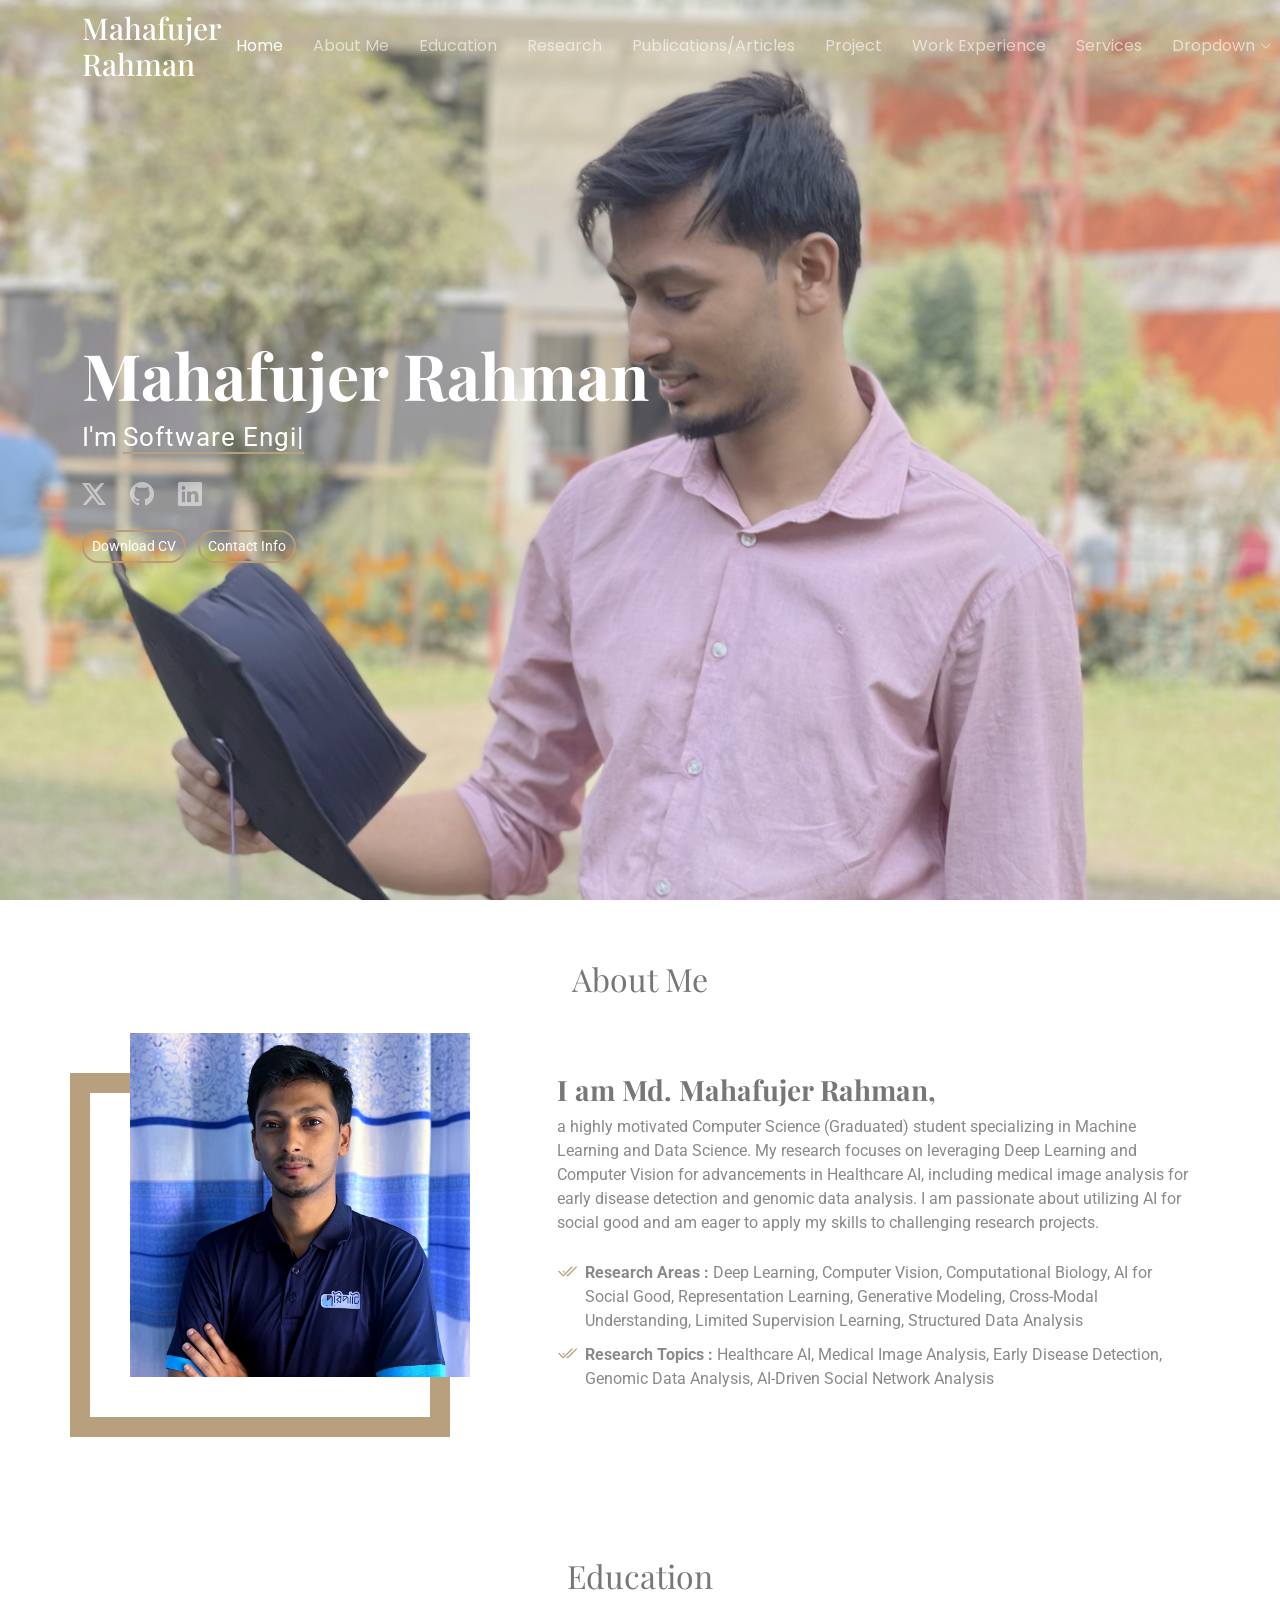
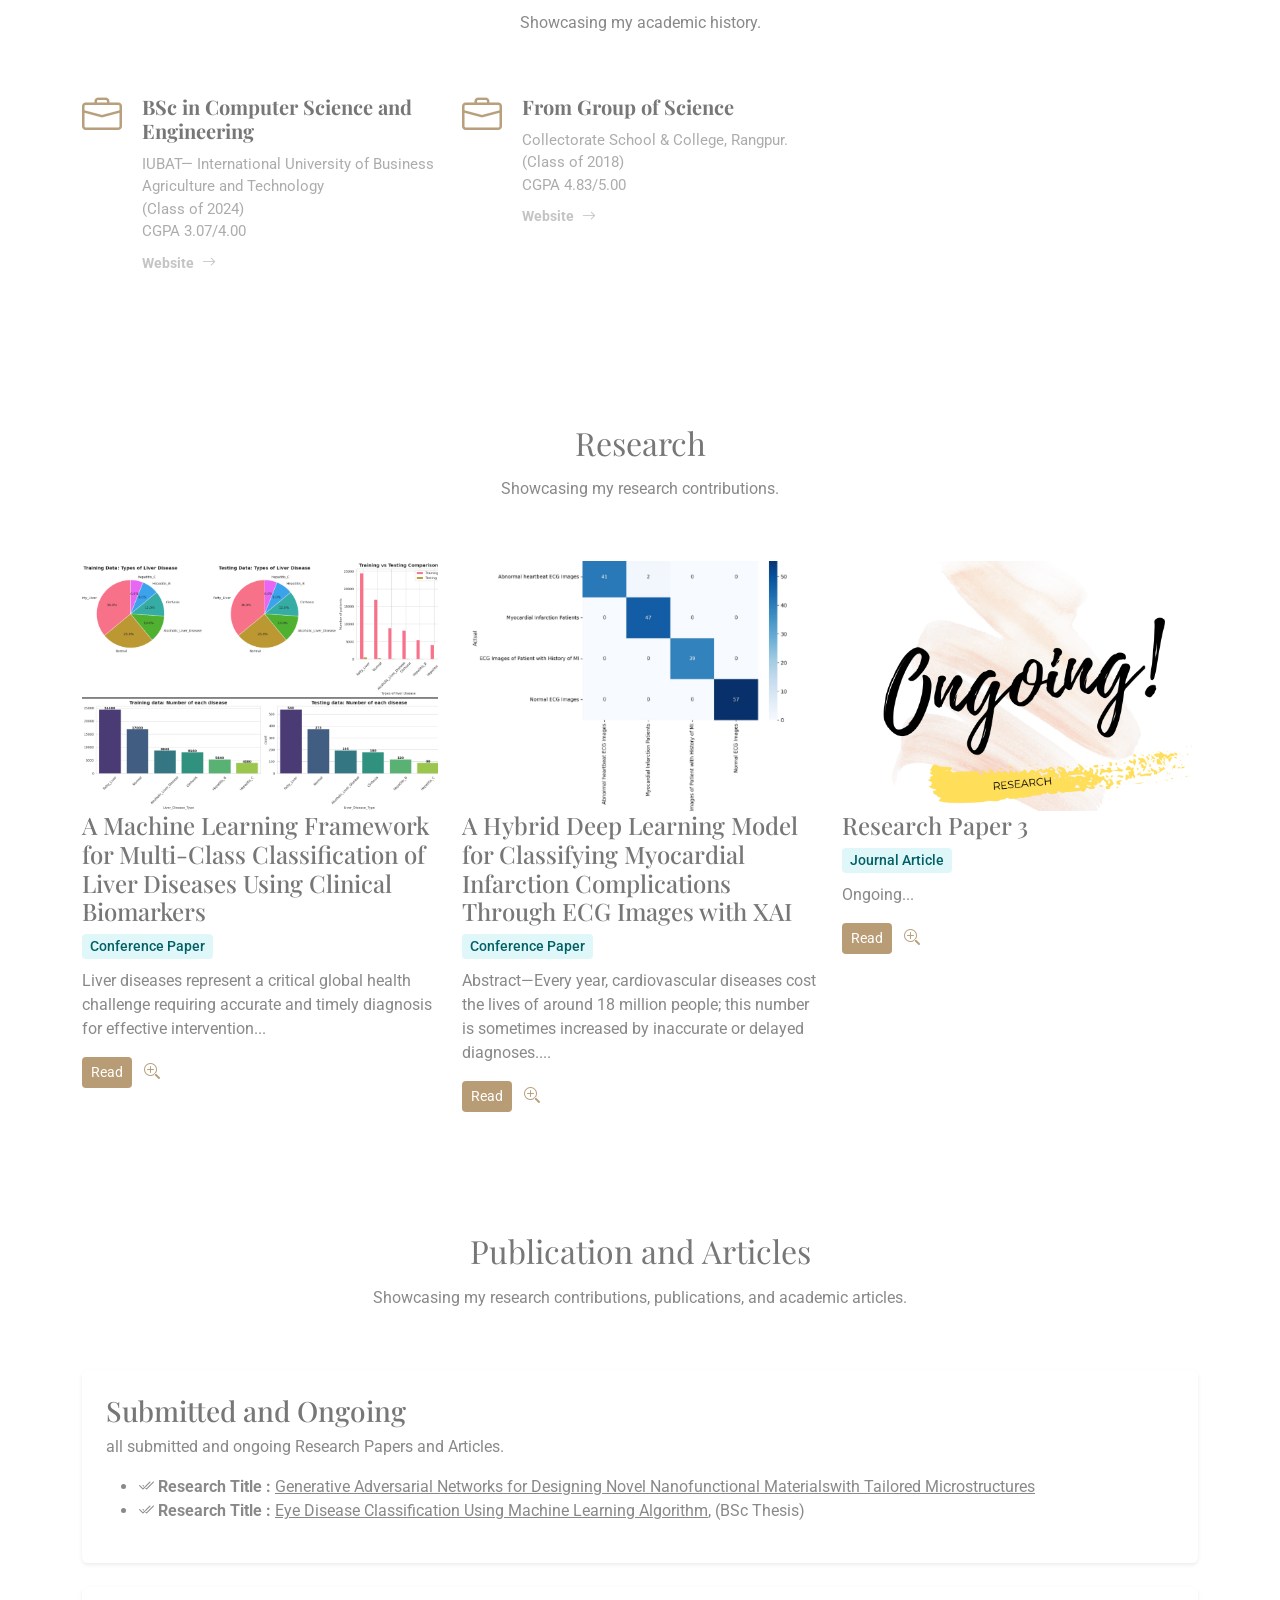
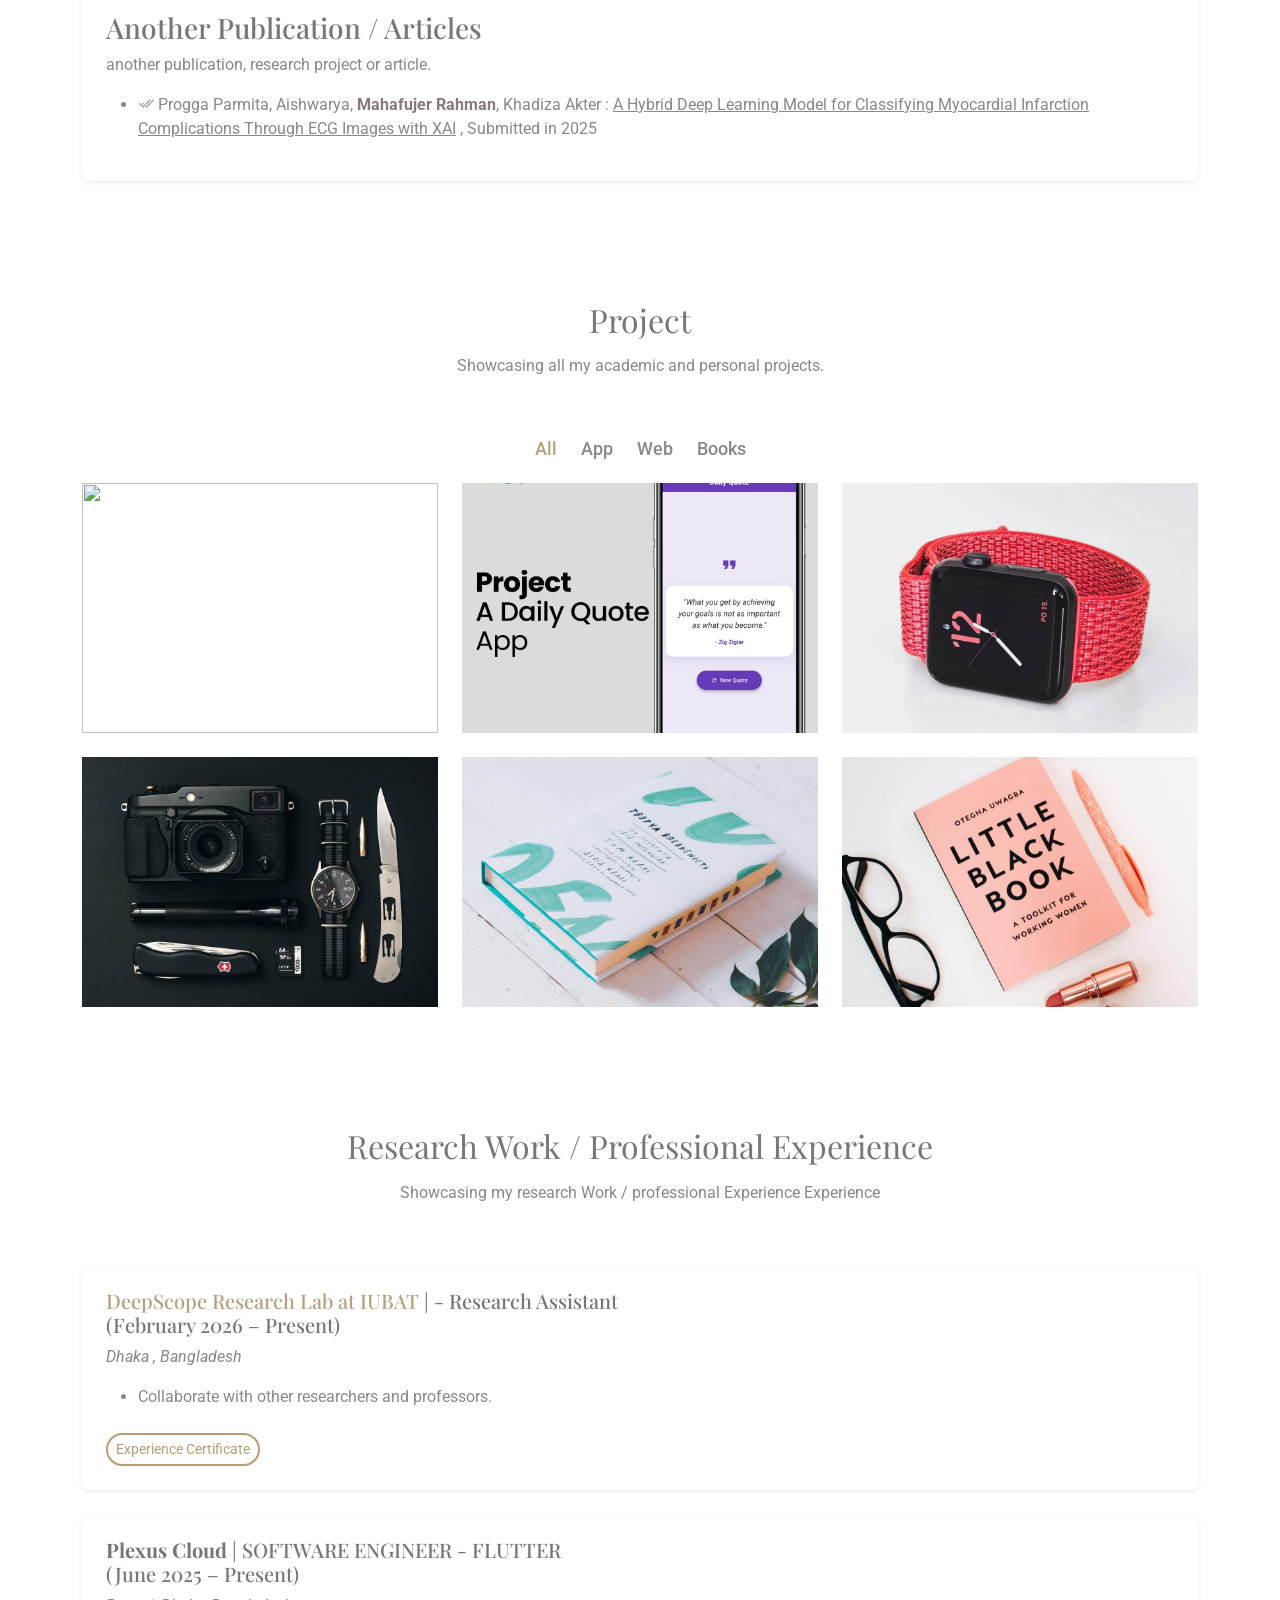
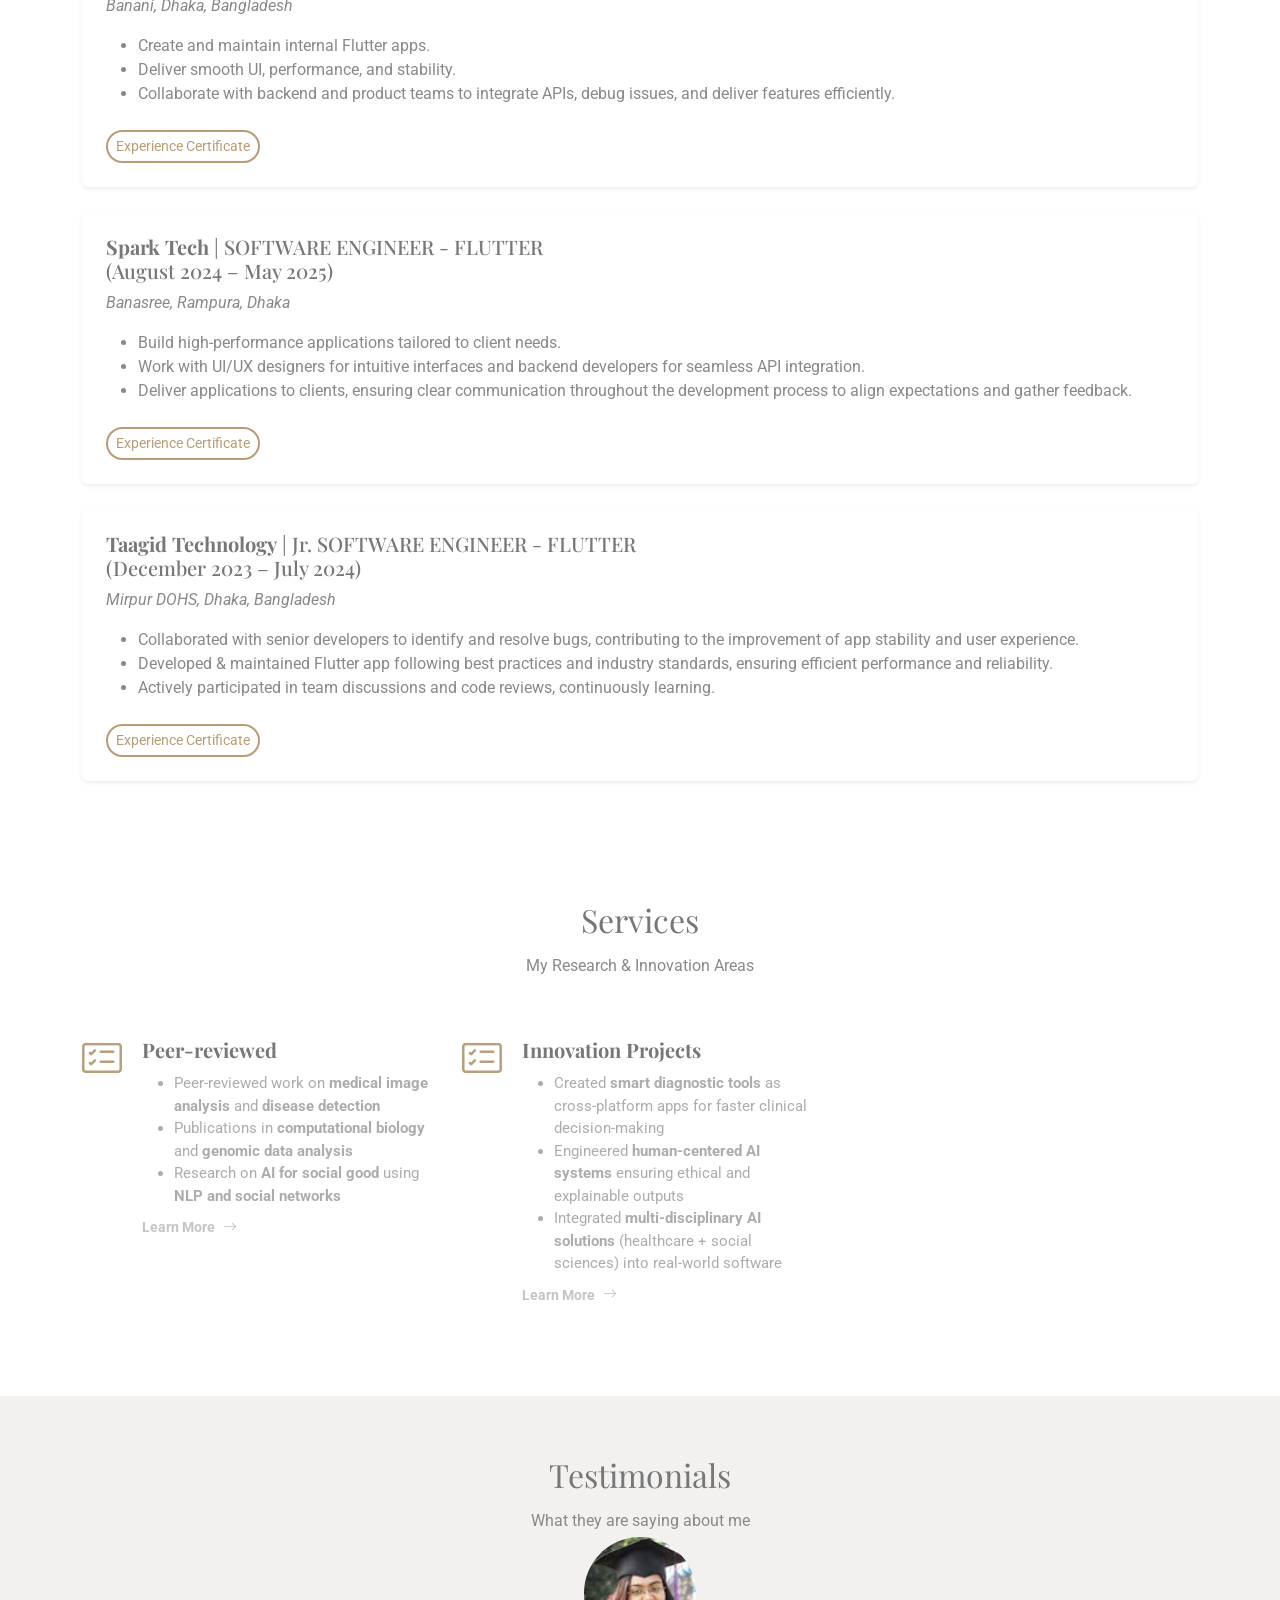
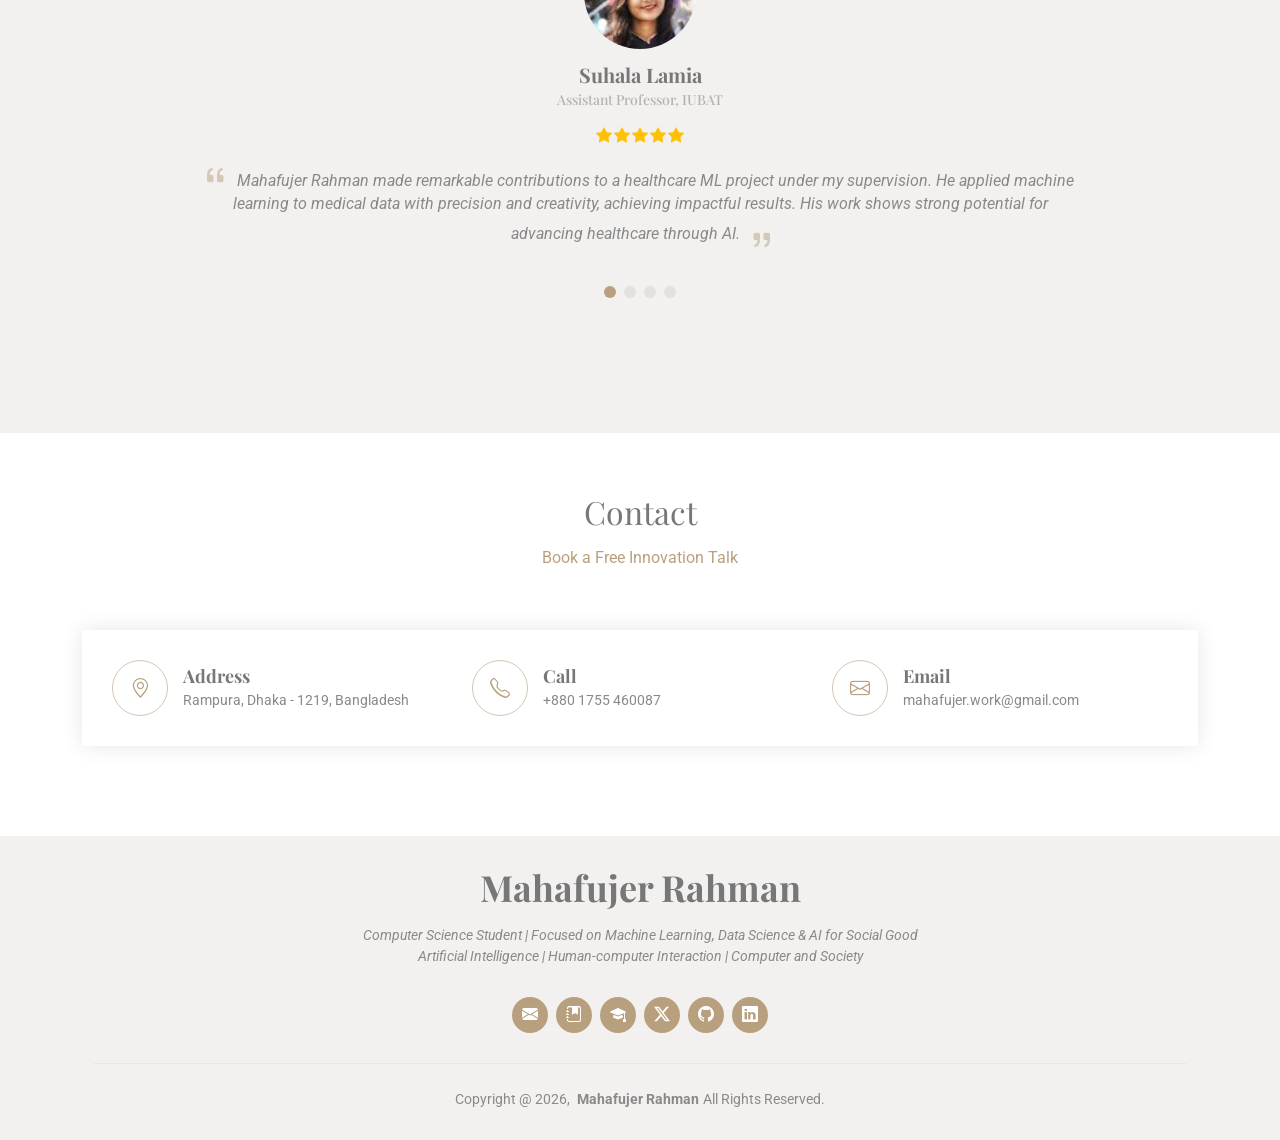
==== commit e04448c2: "update" ====
--- a/index.html
+++ b/index.html
@@ -212,17 +212,16 @@
             <div class="col-lg-4 col-md-6 portfolio-item isotope-item filter-app">
               <div class="portfolio-content h-100">
                   <!-- Make image clickable -->
-                   <a href="https://iubat.edu/" target="_blank"><img src="assets/img/research-figure/FTN-3.jpg" class="project-img" alt=""></a>
+                   <a href="https://iubat.edu/" target="_blank"><img src="assets/img/research-figure/liver-diseases.png" class="project-img" alt=""></a>
                    <div class="portfolio-info">
-                    <h4>Generative Adversarial Networks for Designing Novel 
-                      Nanofunctional Materialswith Tailored Microstructures</h4>
-                    <span style="background-color: #e0f7fa; color: #006064; padding: 2px 8px; border-radius: 4px; font-size: 14px; font-weight: 500; display: inline-block; margin-bottom: 10px;"> Journal Article </span>
-                      <p>Microstructure-driven functionality underpins the performance of nanomaterials in 
-                      applications ranging from nanoelectronics to catalysis and energy storage..</p>
+                    <h4>A Machine Learning Framework for Multi-Class Classification of Liver Diseases Using Clinical Biomarkers</h4>
+                    <span style="background-color: #e0f7fa; color: #006064; padding: 2px 8px; border-radius: 4px; font-size: 14px; font-weight: 500; display: inline-block; margin-bottom: 10px;"> Conference Paper </span>
+                      <p>Liver diseases represent a critical global health challenge requiring accurate and timely diagnosis for effective
+                        intervention...</p>
                     <!-- Read Button -->
                      <a href="https://iubat.edu/" class="btn btn-sm me-2" style="background-color: #b89c75; color: white;" target="_blank">Read</a>
                      <!-- Zoom-in icon -->
-                      <a href="assets/img/research-figure/FTN-3.jpg" title="Figure" data-gallery="portfolio-gallery-app" class="glightbox preview-link">
+                      <a href="assets/img/research-figure/liver-diseases.png" title="Figure" data-gallery="portfolio-gallery-app" class="glightbox preview-link">
                         <i class="bi bi-zoom-in"></i>
                       </a>
                     </div>
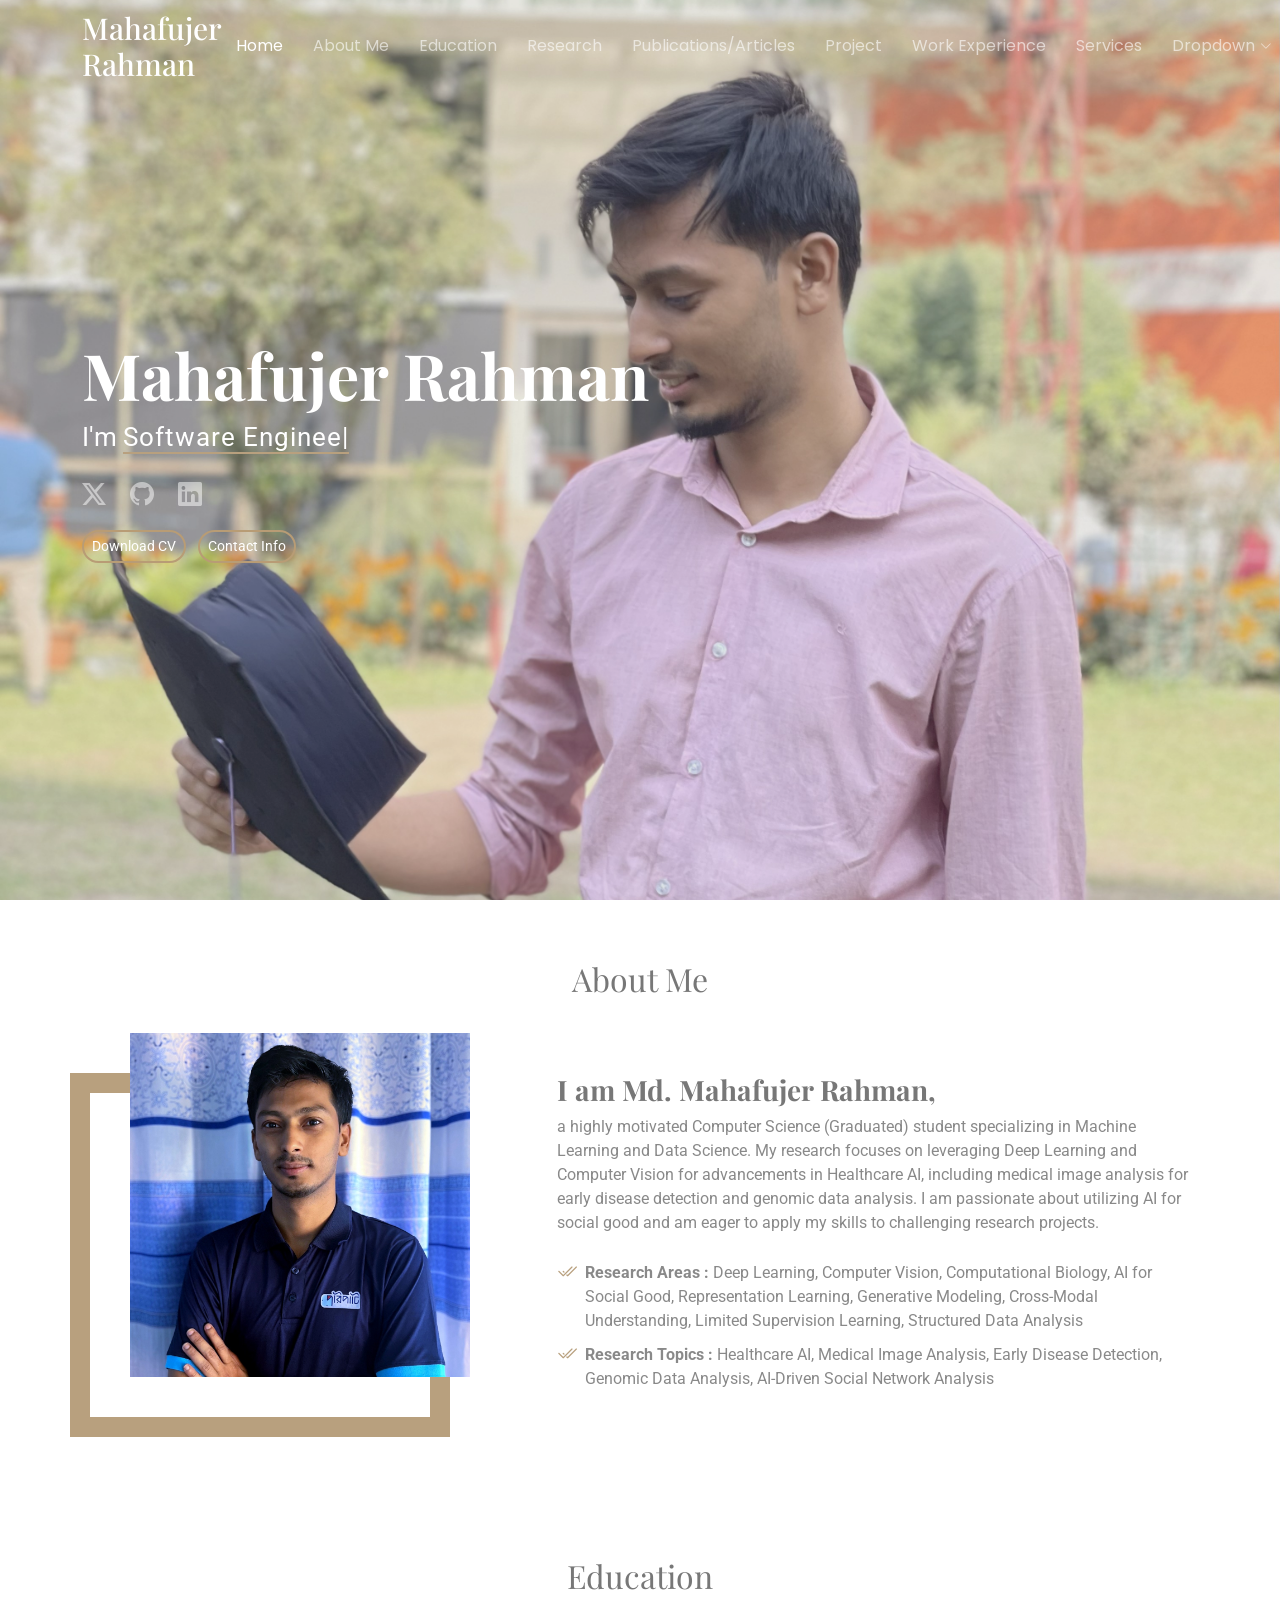
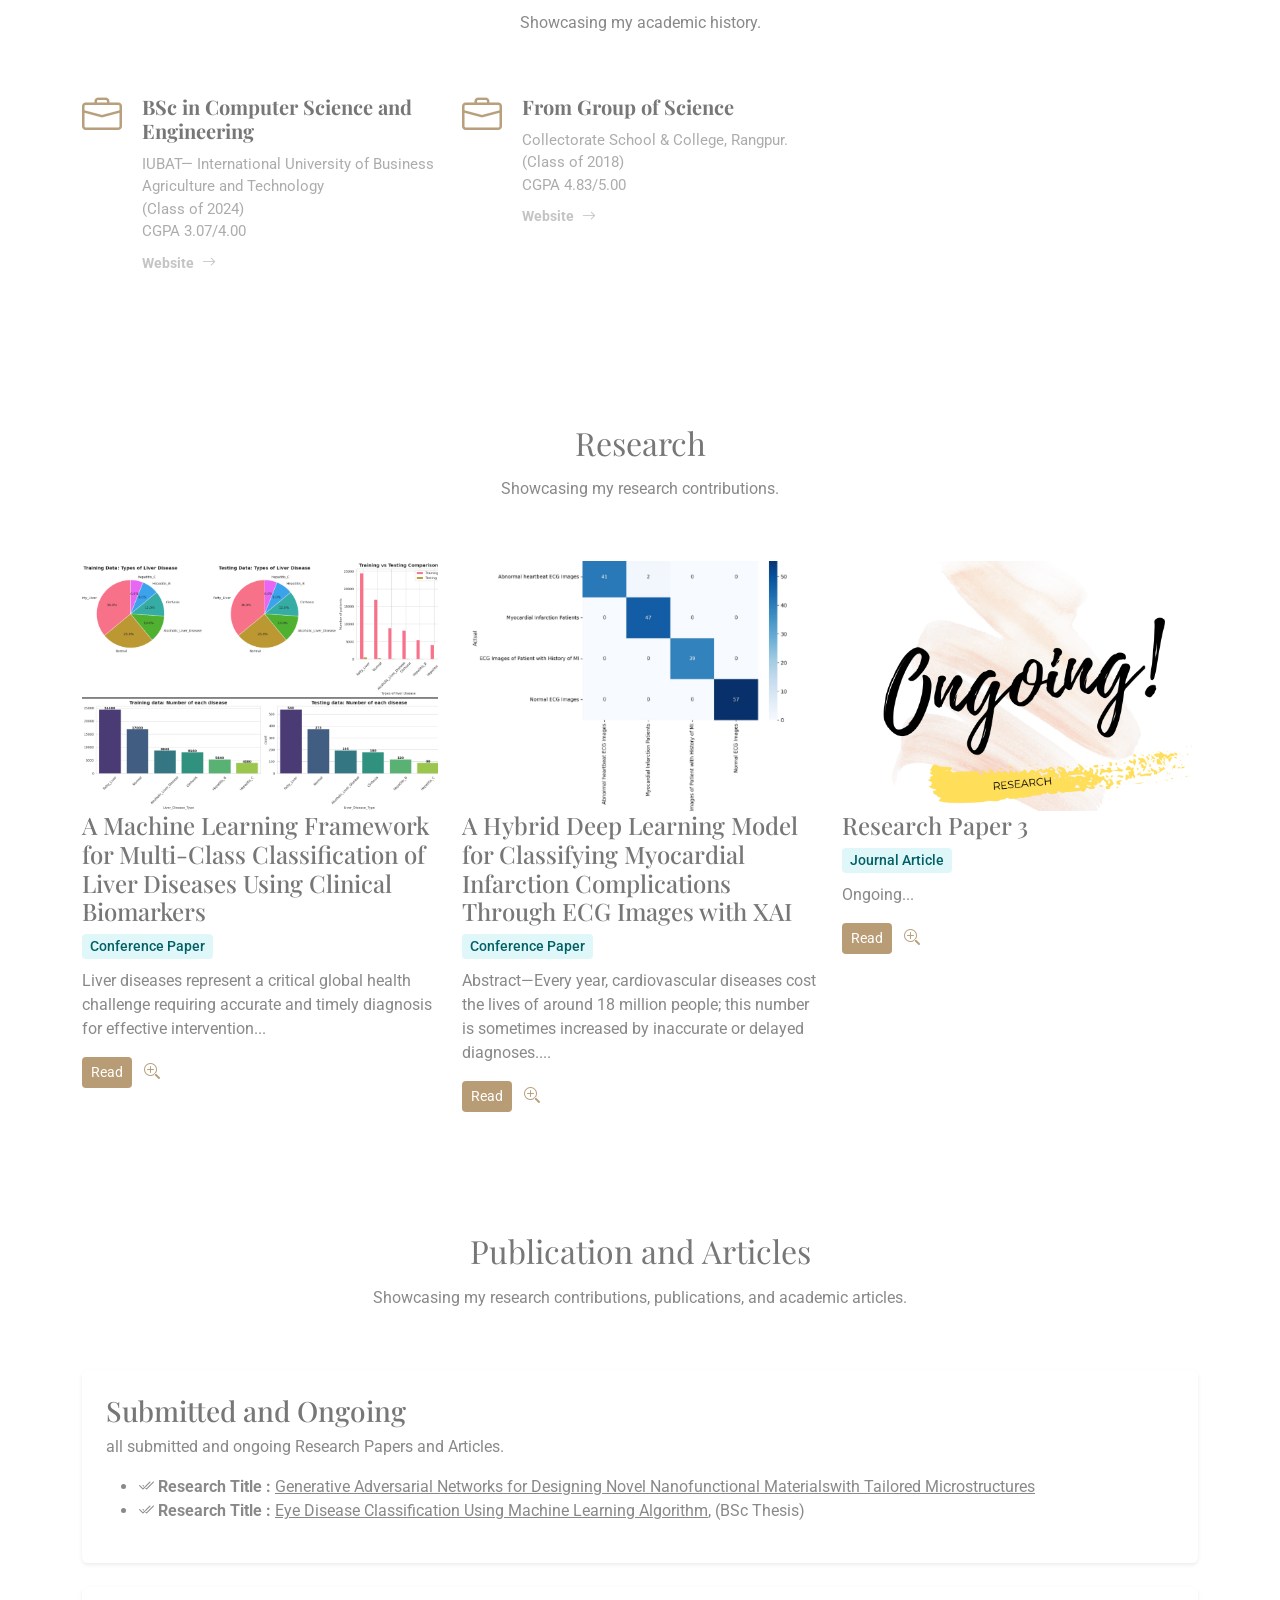
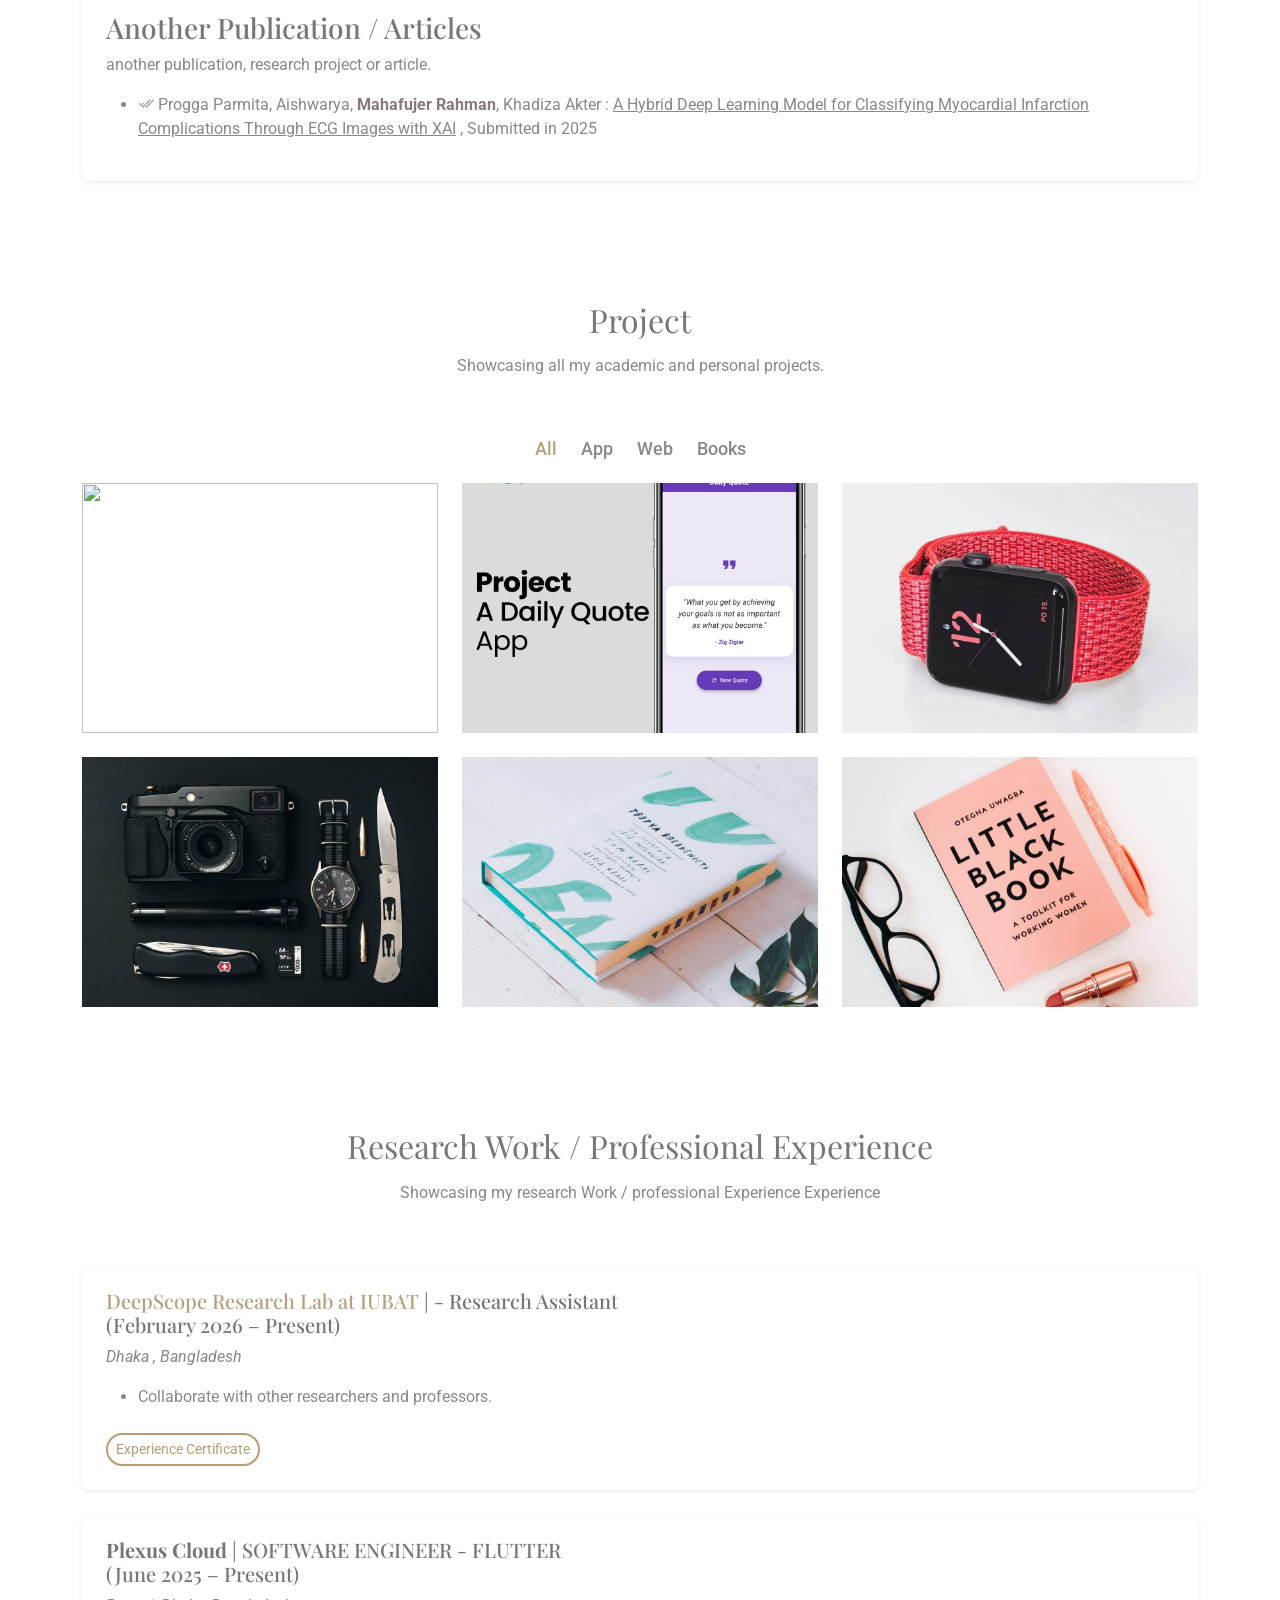
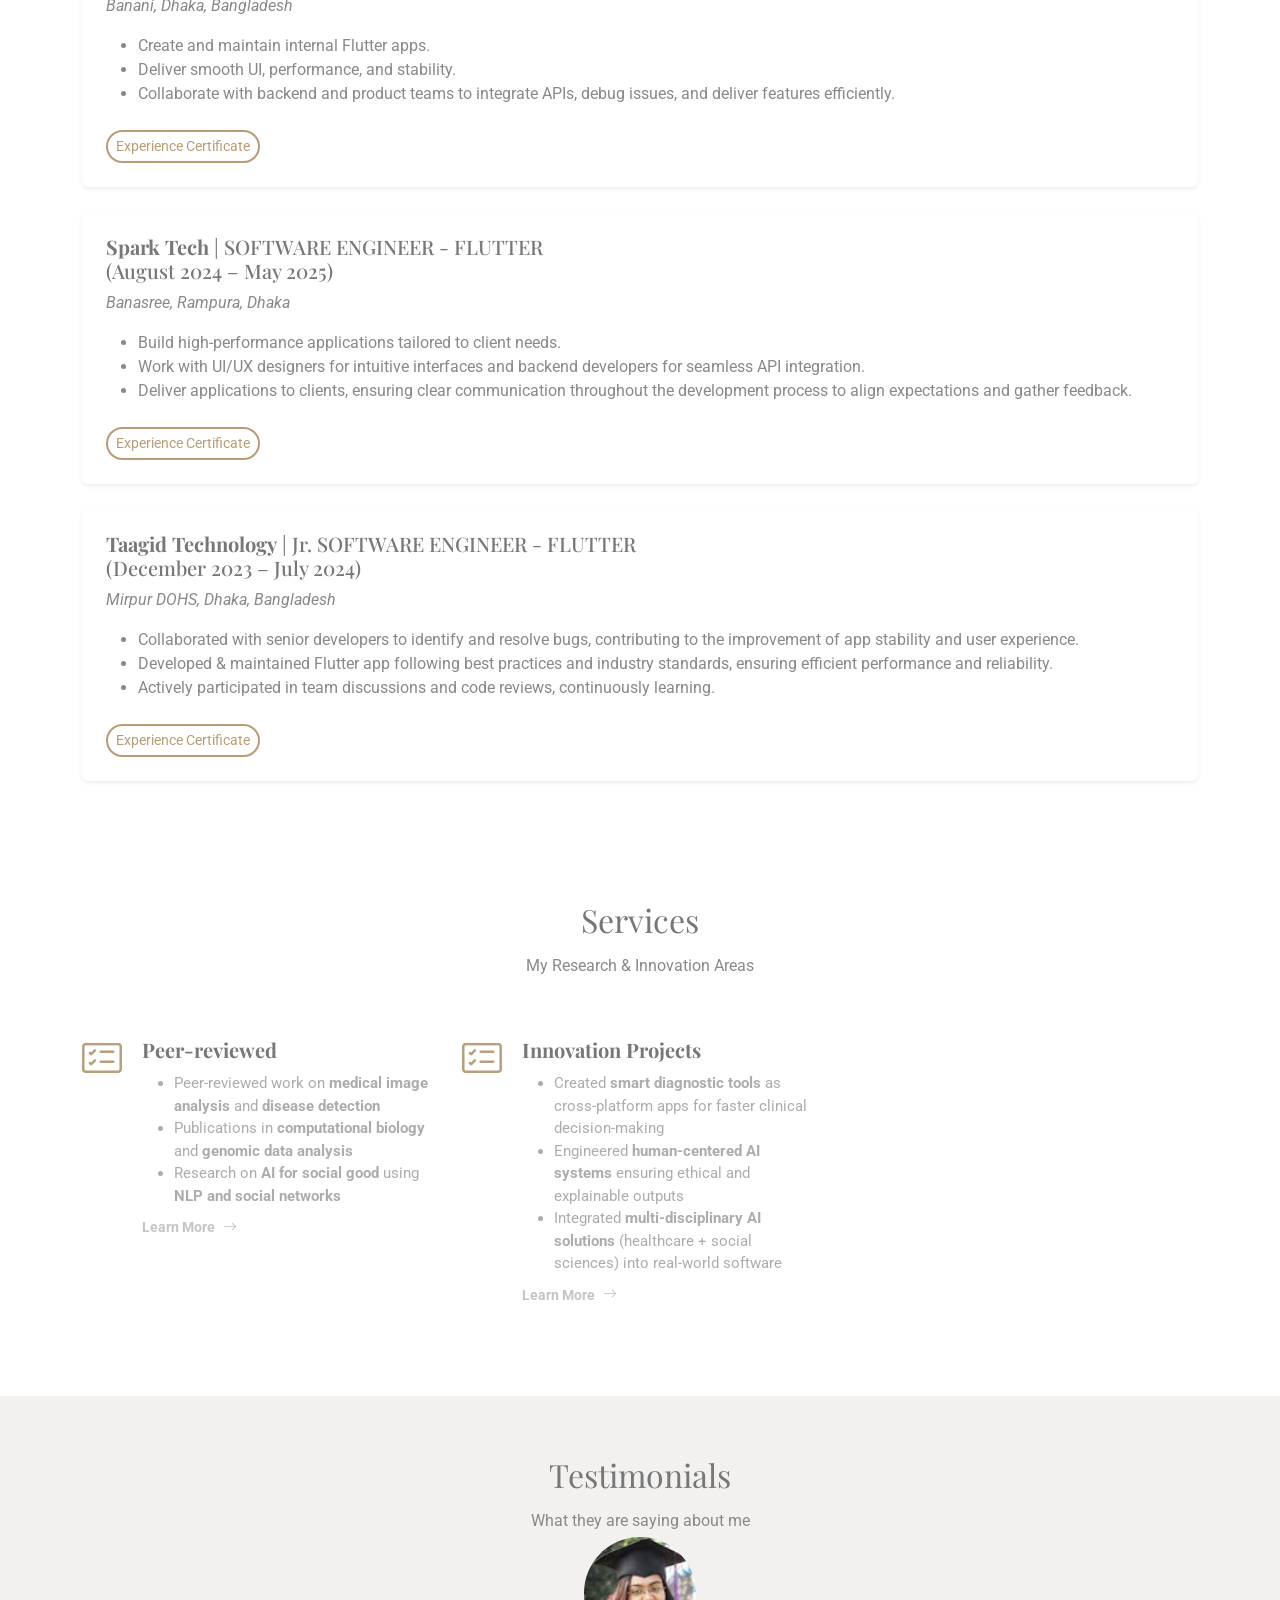
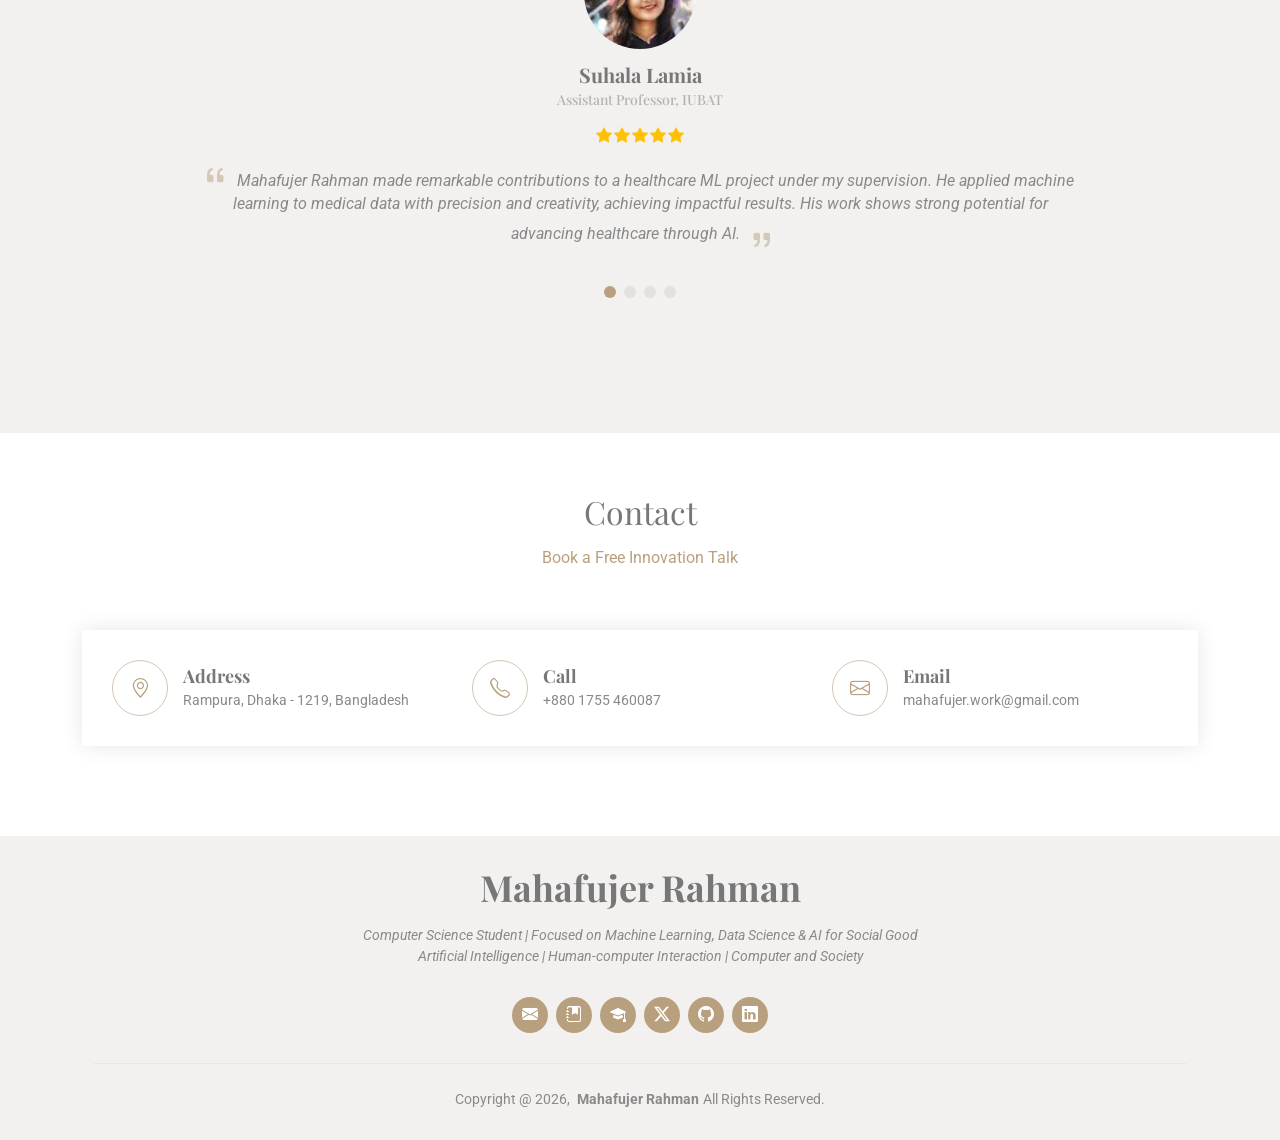
==== commit 1292cbb1: "update" ====
--- a/index.html
+++ b/index.html
@@ -193,7 +193,6 @@
       </div>
 
     </section><!-- /education Section end-->
-
  <!-- Research Section =========================================================-->
      <!-- Research  Section Start-->
     <section id="research" class="research section">
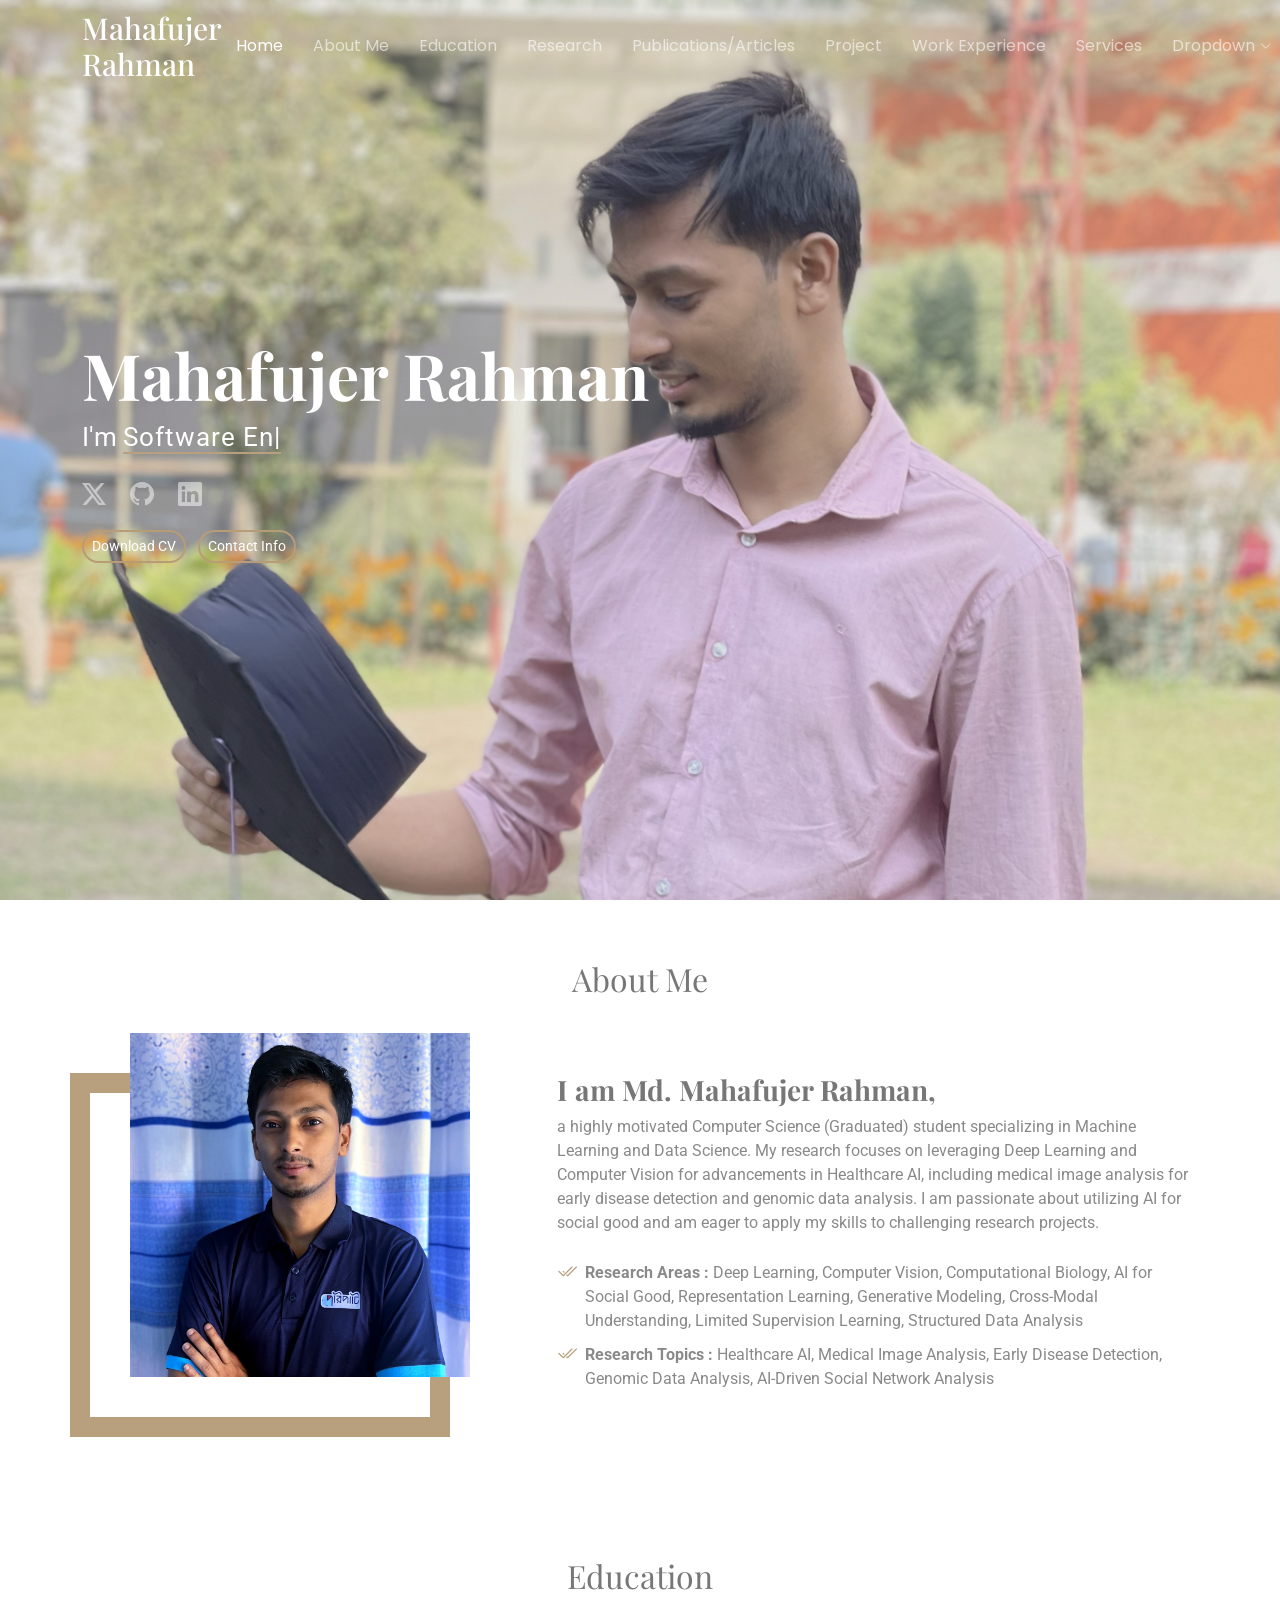
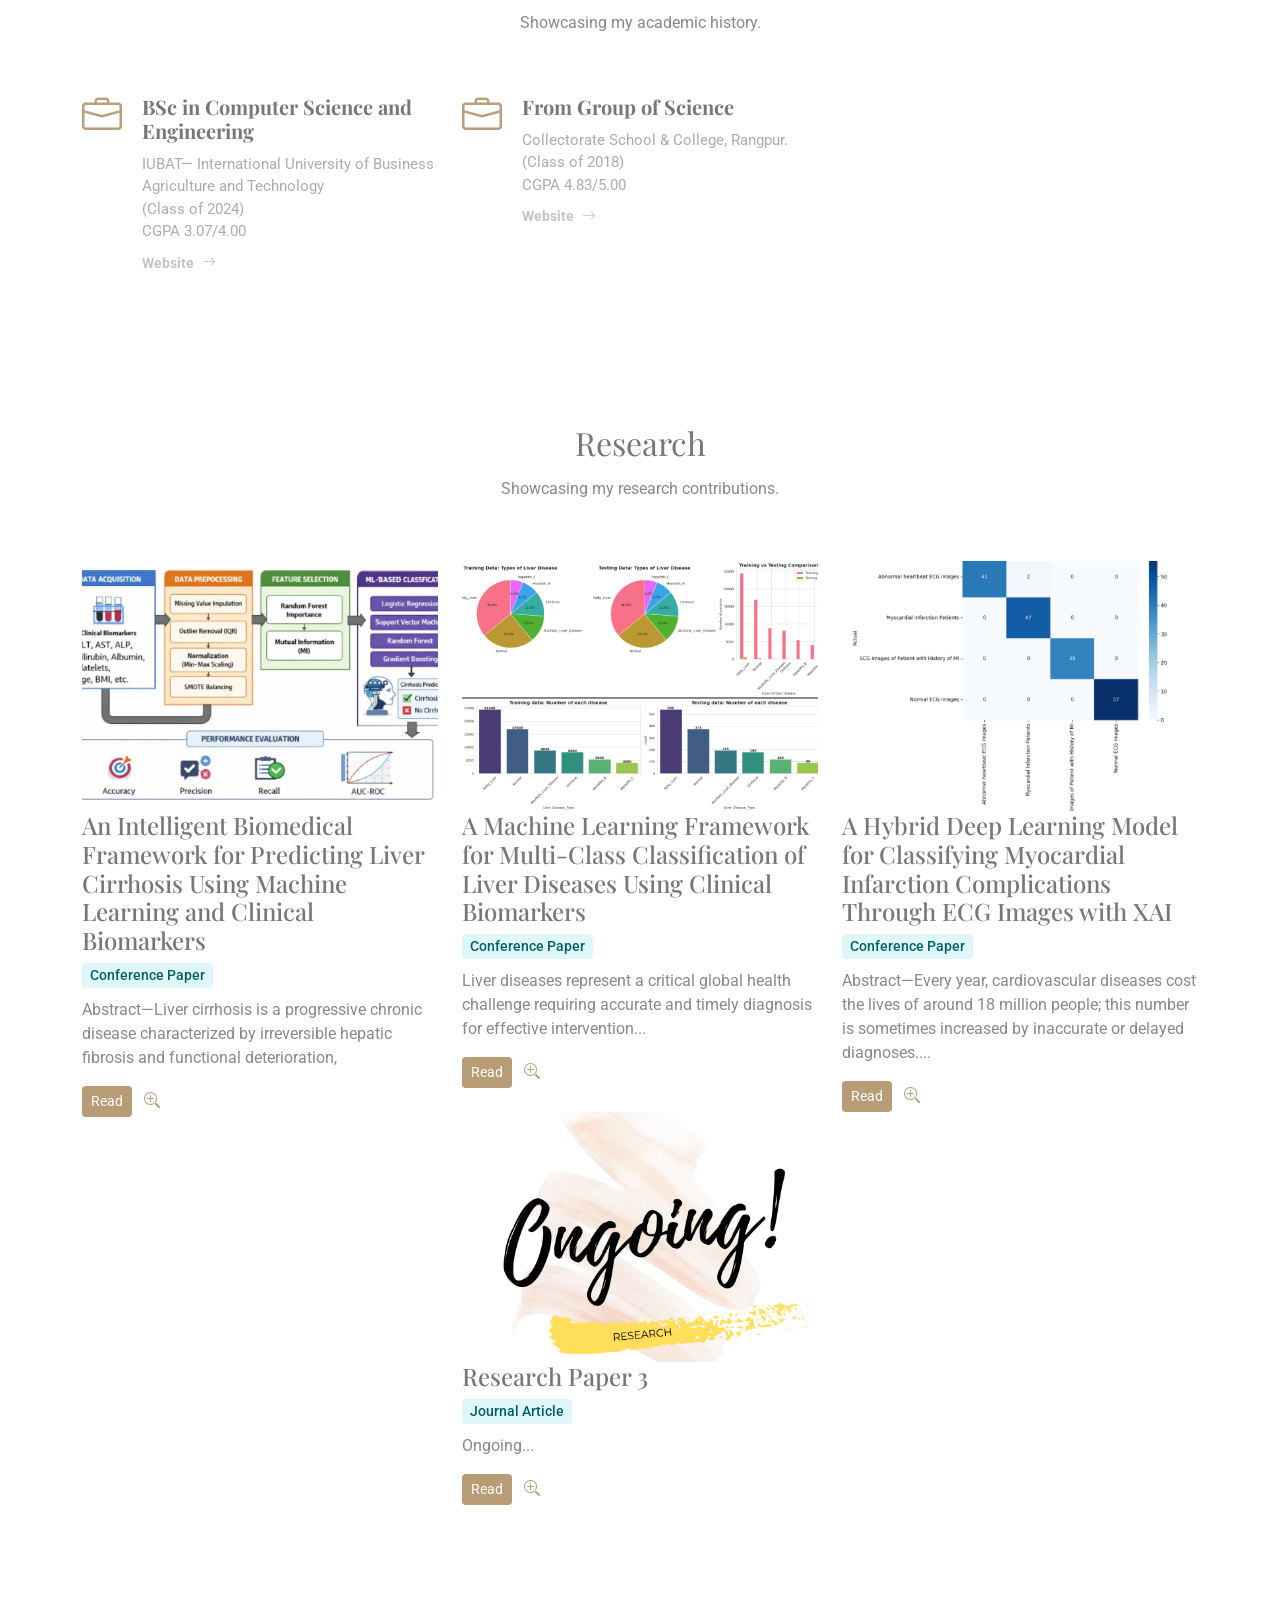
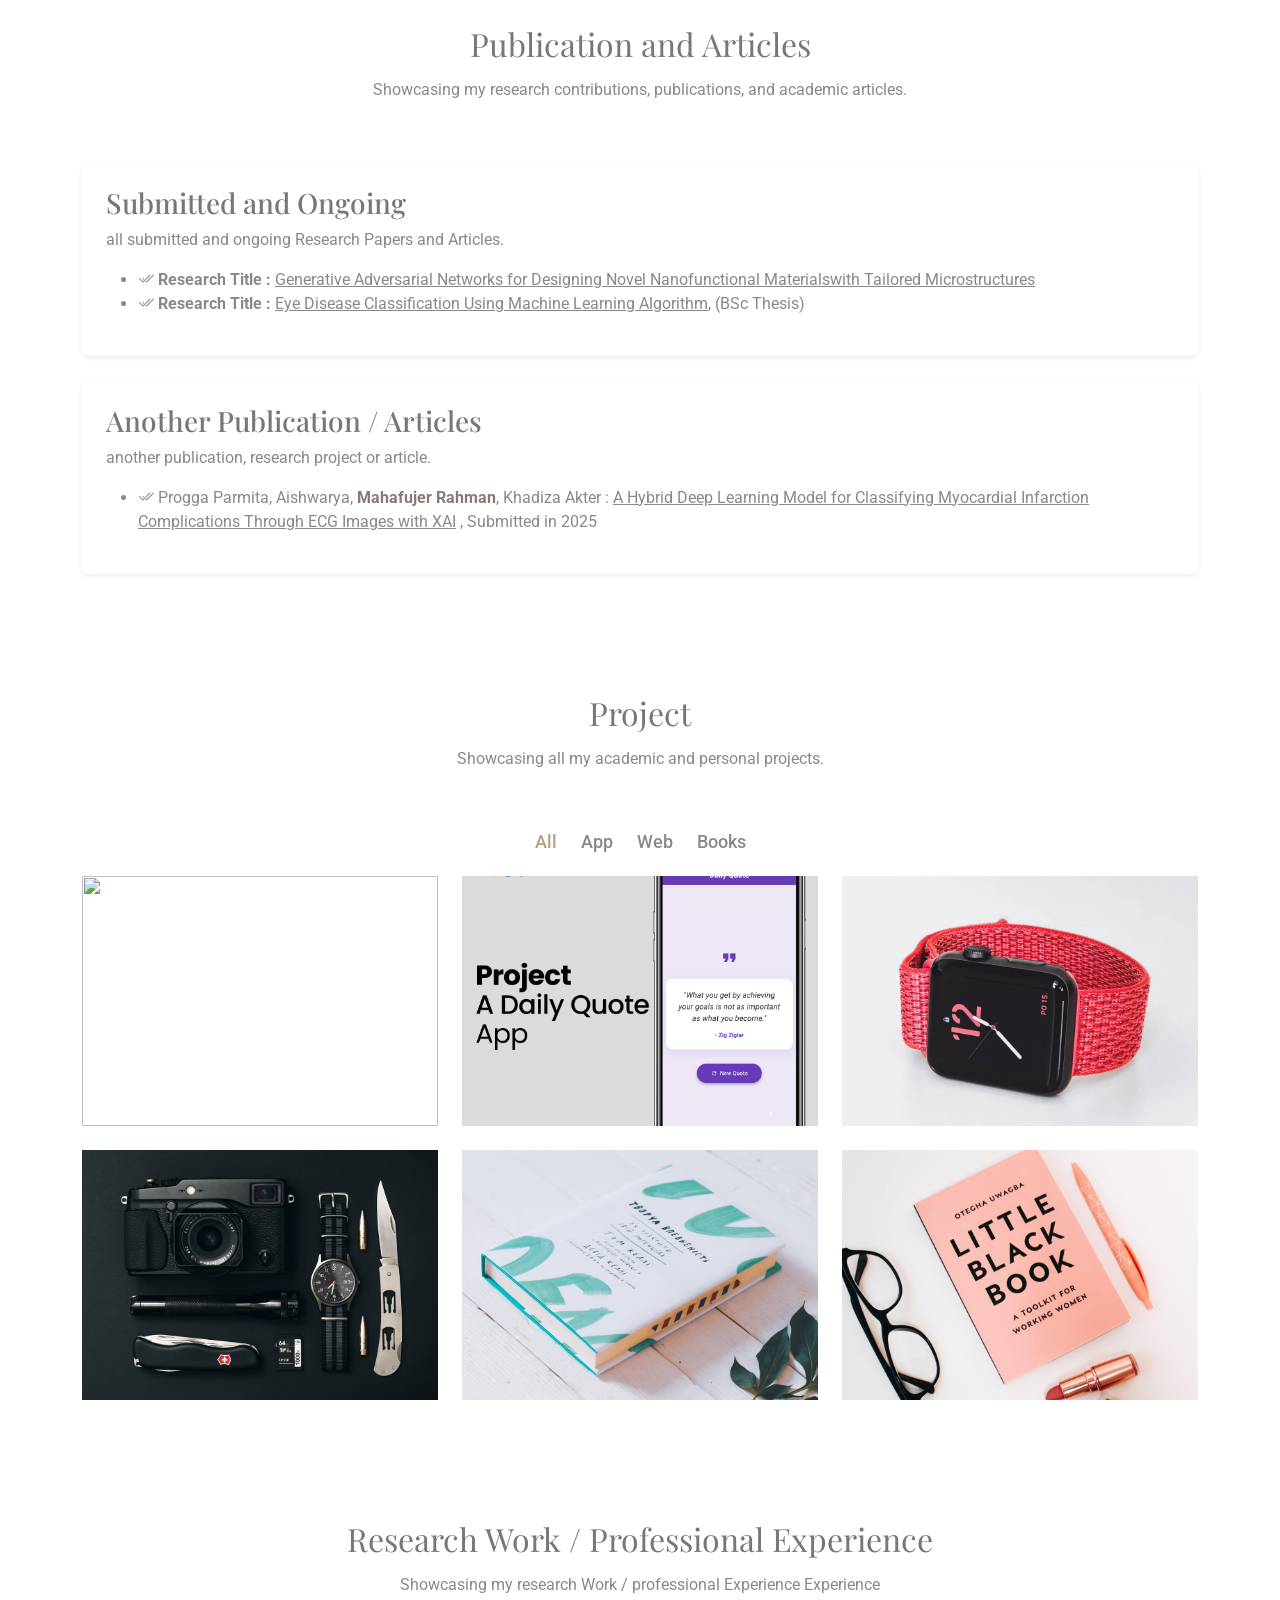
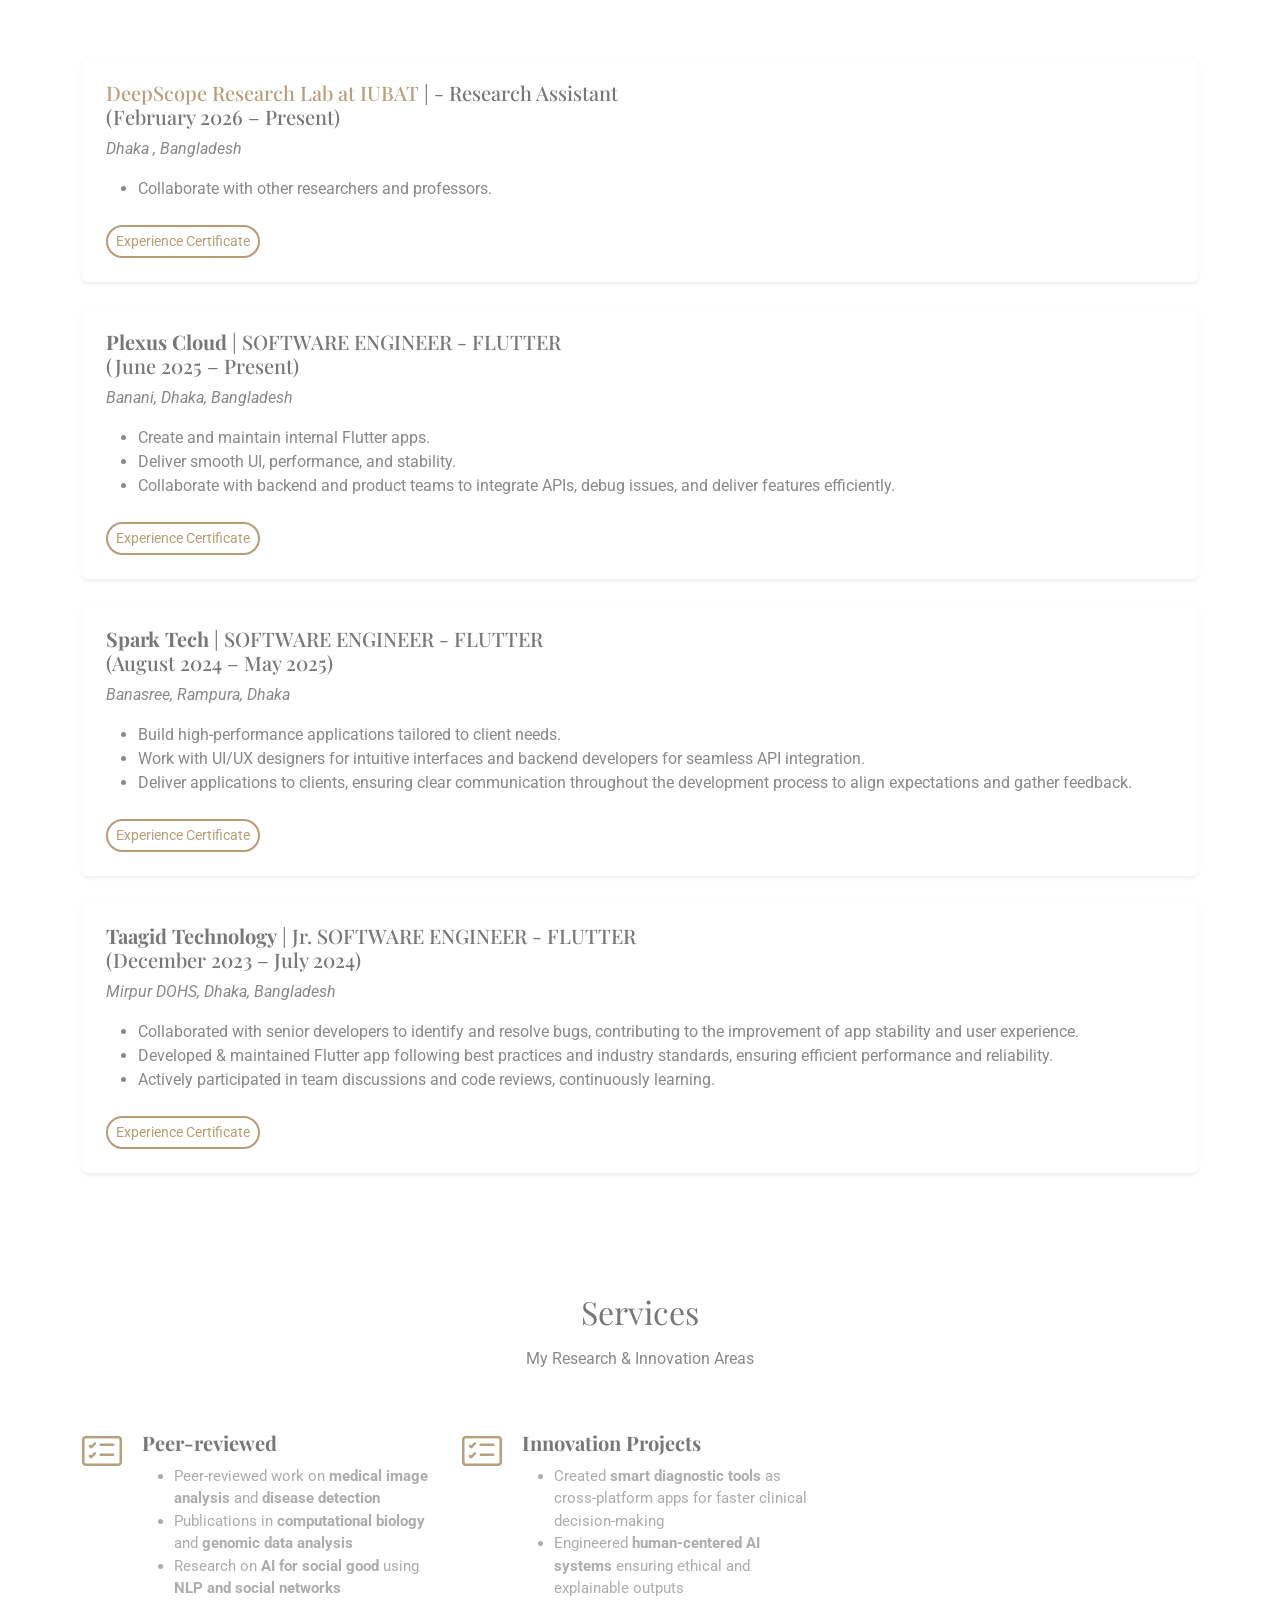
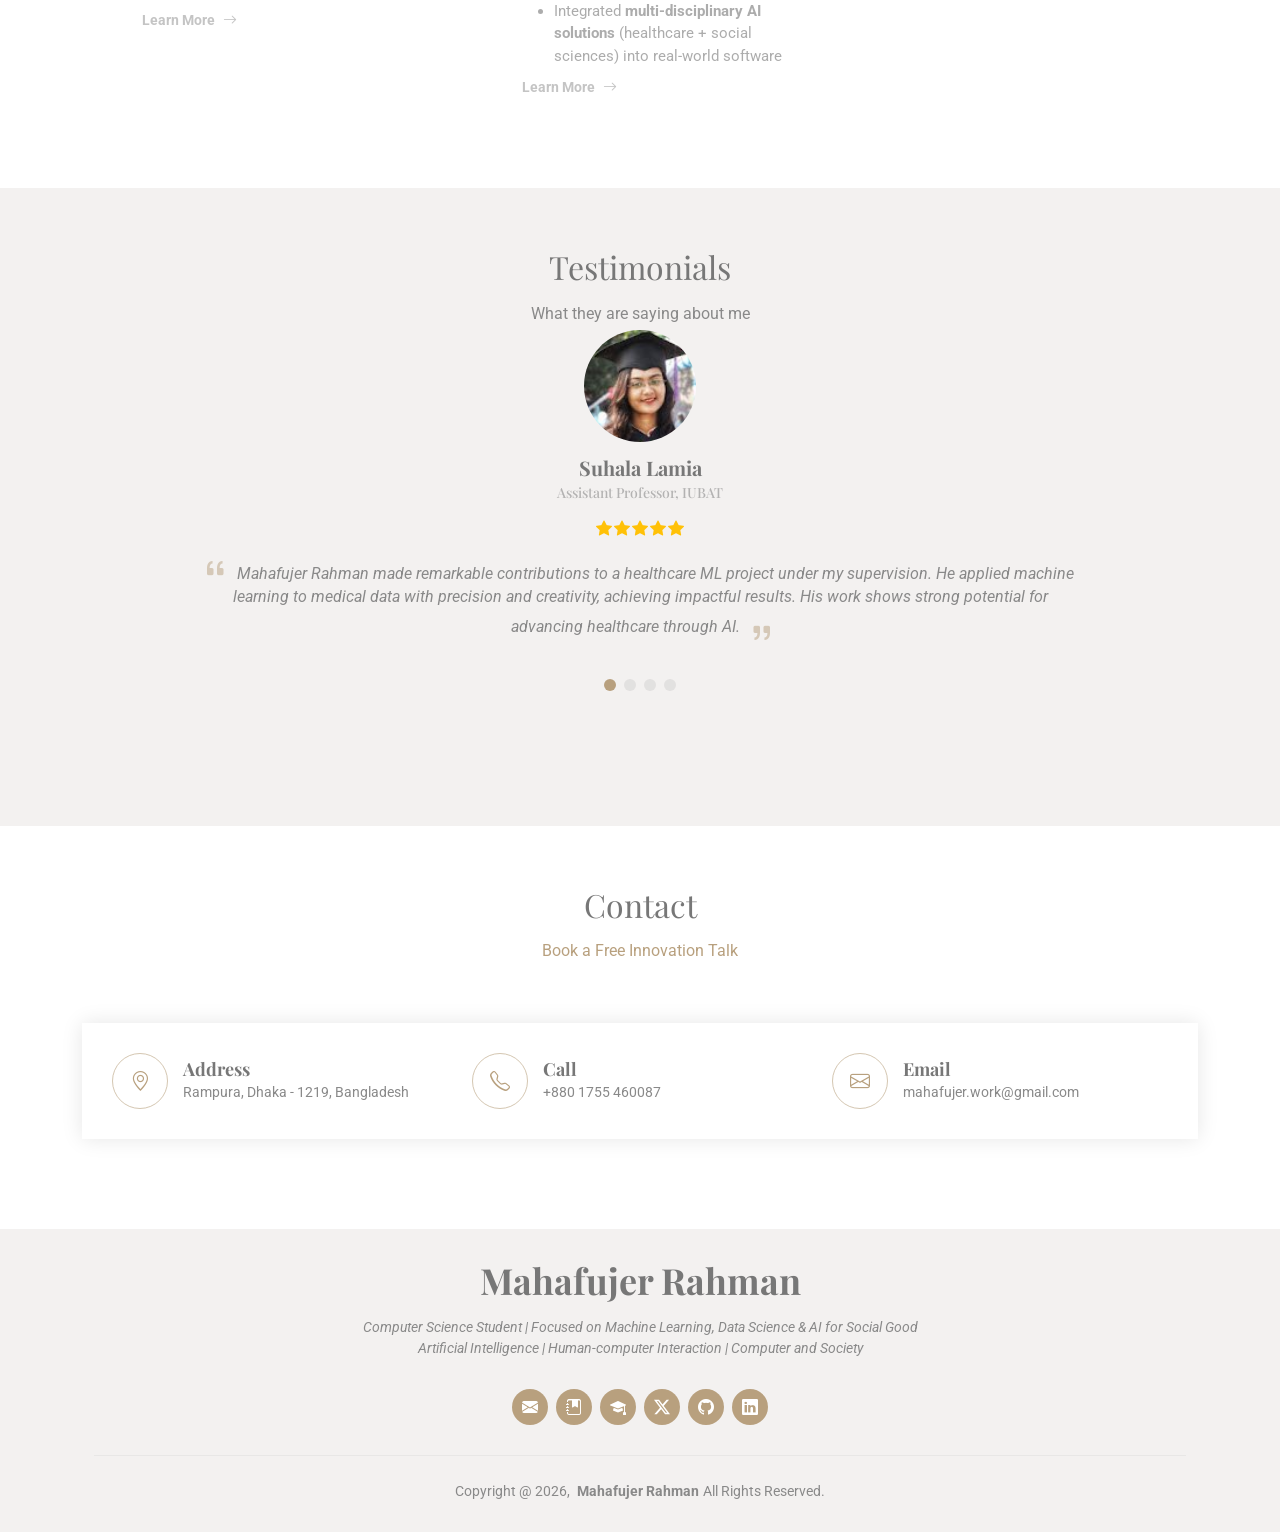
==== commit 7f9901dd: "add papers" ====
--- a/index.html
+++ b/index.html
@@ -207,6 +207,27 @@
 
         <div class="isotope-layout" data-default-filter="*" data-layout="masonry" data-sort="original-order">
           <div class="row gy-4 isotope-container" data-aos="fade-up" data-aos-delay="200">
+                   <!-- Research Items -->
+            <div class="col-lg-4 col-md-6 portfolio-item isotope-item filter-app">
+              <div class="portfolio-content h-100">
+                  <!-- Make image clickable -->
+                   <a href="https://iubat.edu/" target="_blank"><img src="assets/img/research-figure/research-liver.png" class="project-img" alt=""></a>
+                   <div class="portfolio-info">
+                    <h4>An Intelligent Biomedical Framework for Predicting Liver Cirrhosis Using Machine Learning and
+                      Clinical Biomarkers</h4>
+                    <span style="background-color: #e0f7fa; color: #006064; padding: 2px 8px; border-radius: 4px; font-size: 14px; font-weight: 500; display: inline-block; margin-bottom: 10px;"> Conference Paper </span>
+                      <p>Abstract—Liver cirrhosis is a progressive chronic disease characterized by irreversible hepatic fibrosis and functional
+                        deterioration,</p>
+                    <!-- Read Button -->
+                     <a href="https://iubat.edu/" class="btn btn-sm me-2" style="background-color: #b89c75; color: white;" target="_blank">Read</a>
+                     <!-- Zoom-in icon -->
+                      <a href="assets/img/research-figure/research-liver.png" title="Figure" data-gallery="portfolio-gallery-app" class="glightbox preview-link">
+                        <i class="bi bi-zoom-in"></i>
+                      </a>
+                    </div>
+                  </div>
+                </div>
+            <!-- End Reseaech Item -->
             <!-- Research Items -->
             <div class="col-lg-4 col-md-6 portfolio-item isotope-item filter-app">
               <div class="portfolio-content h-100">
